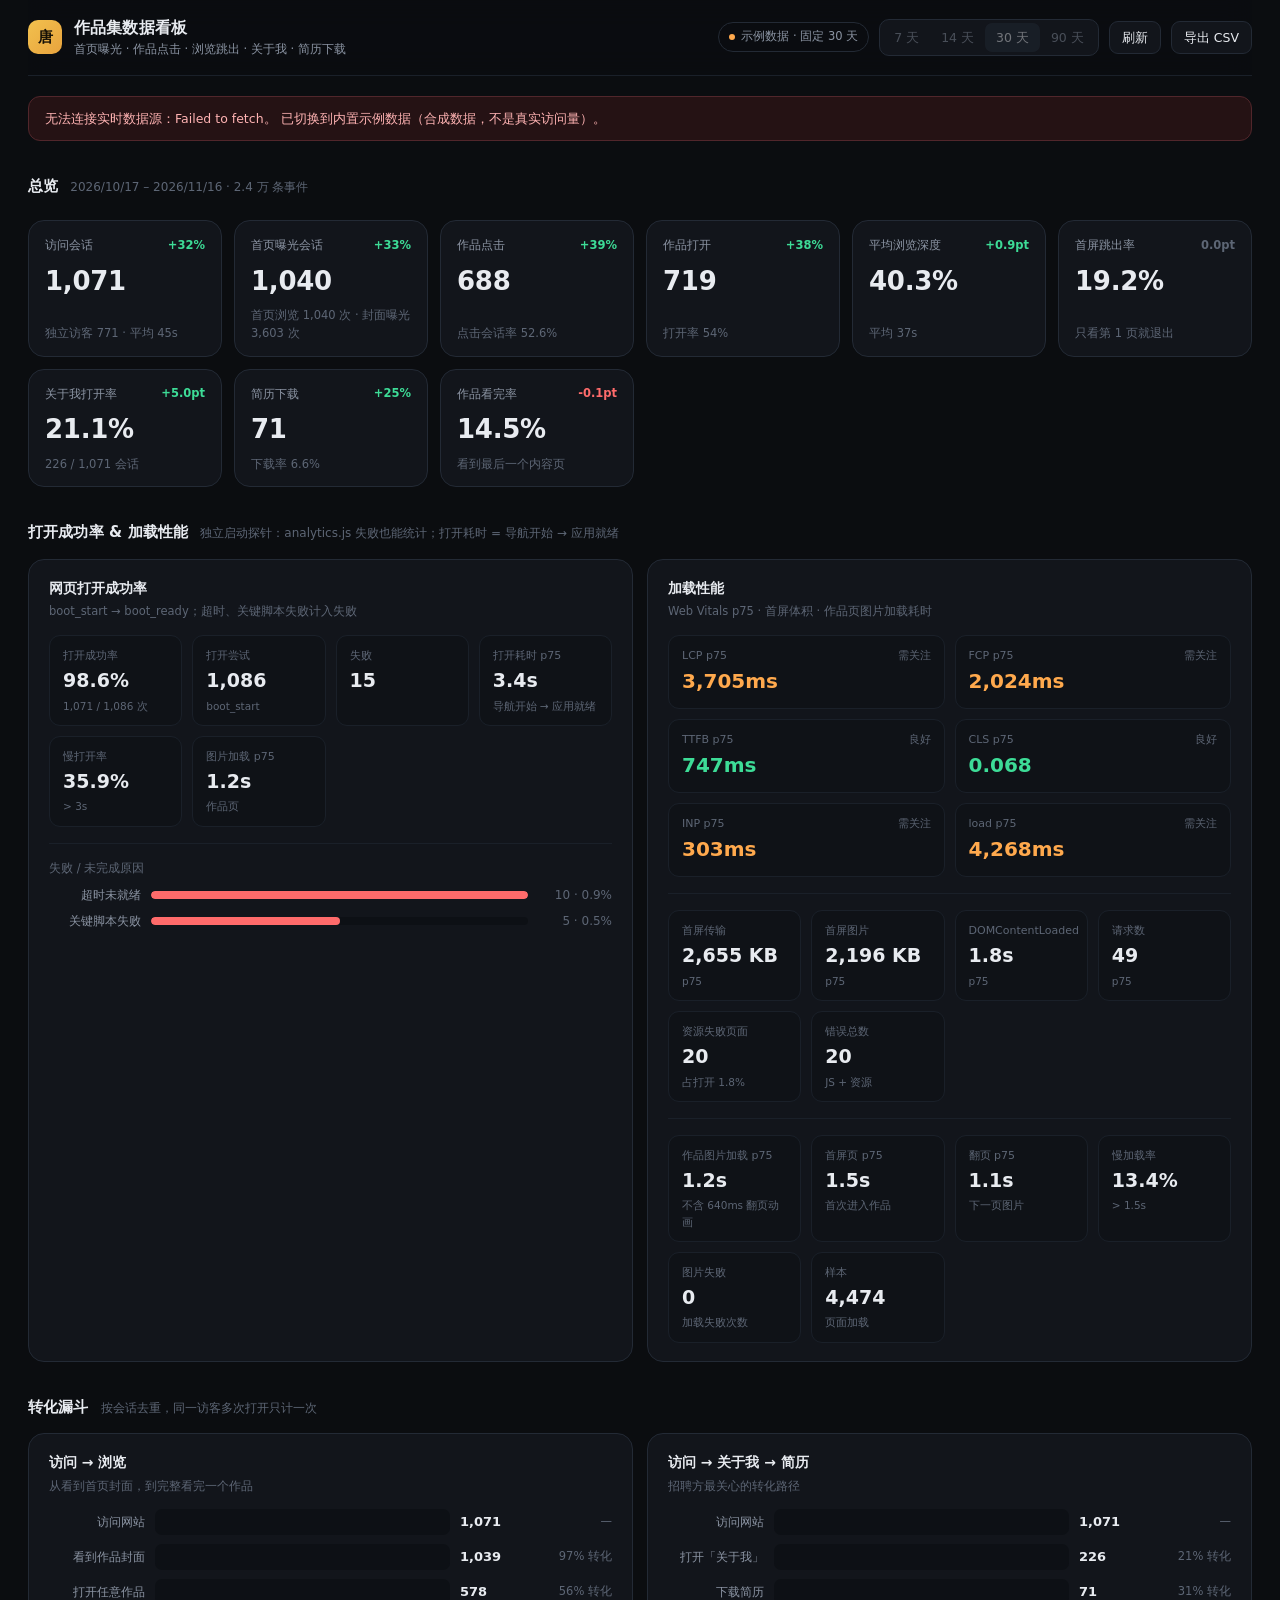
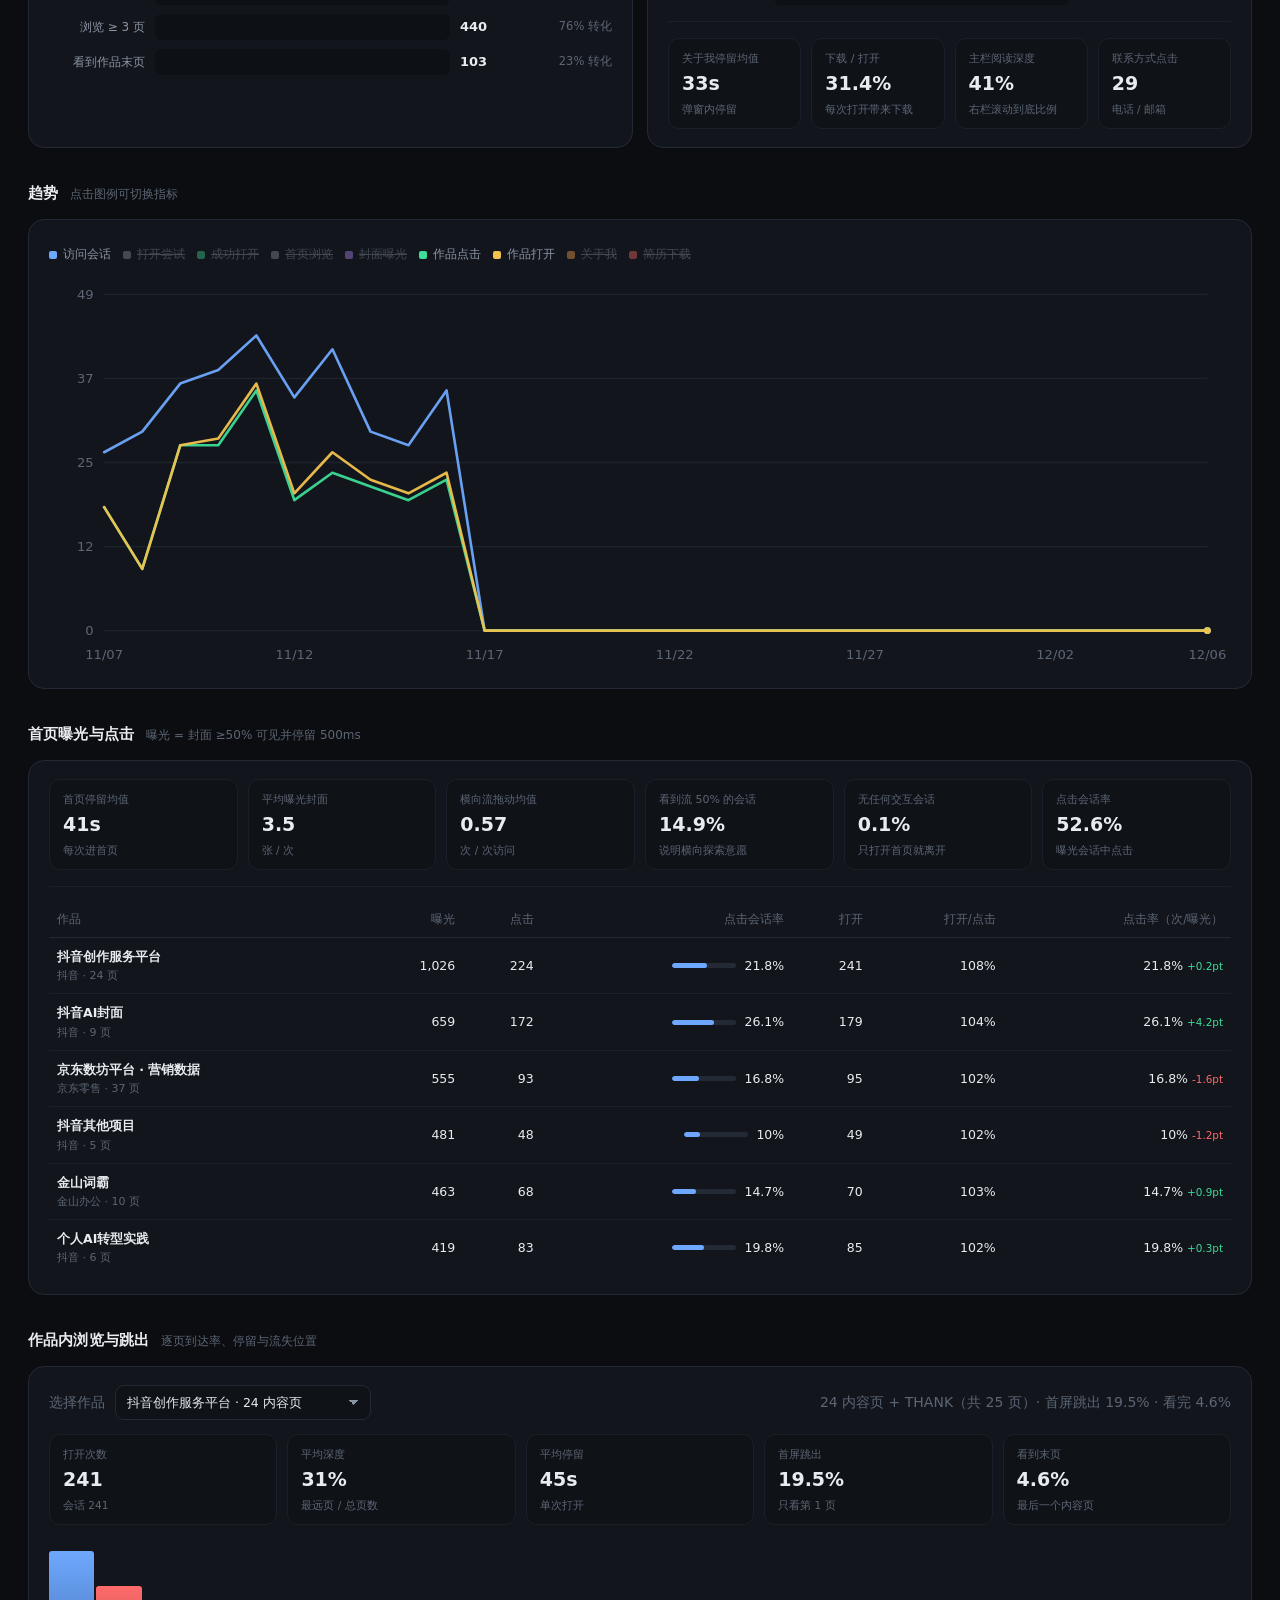
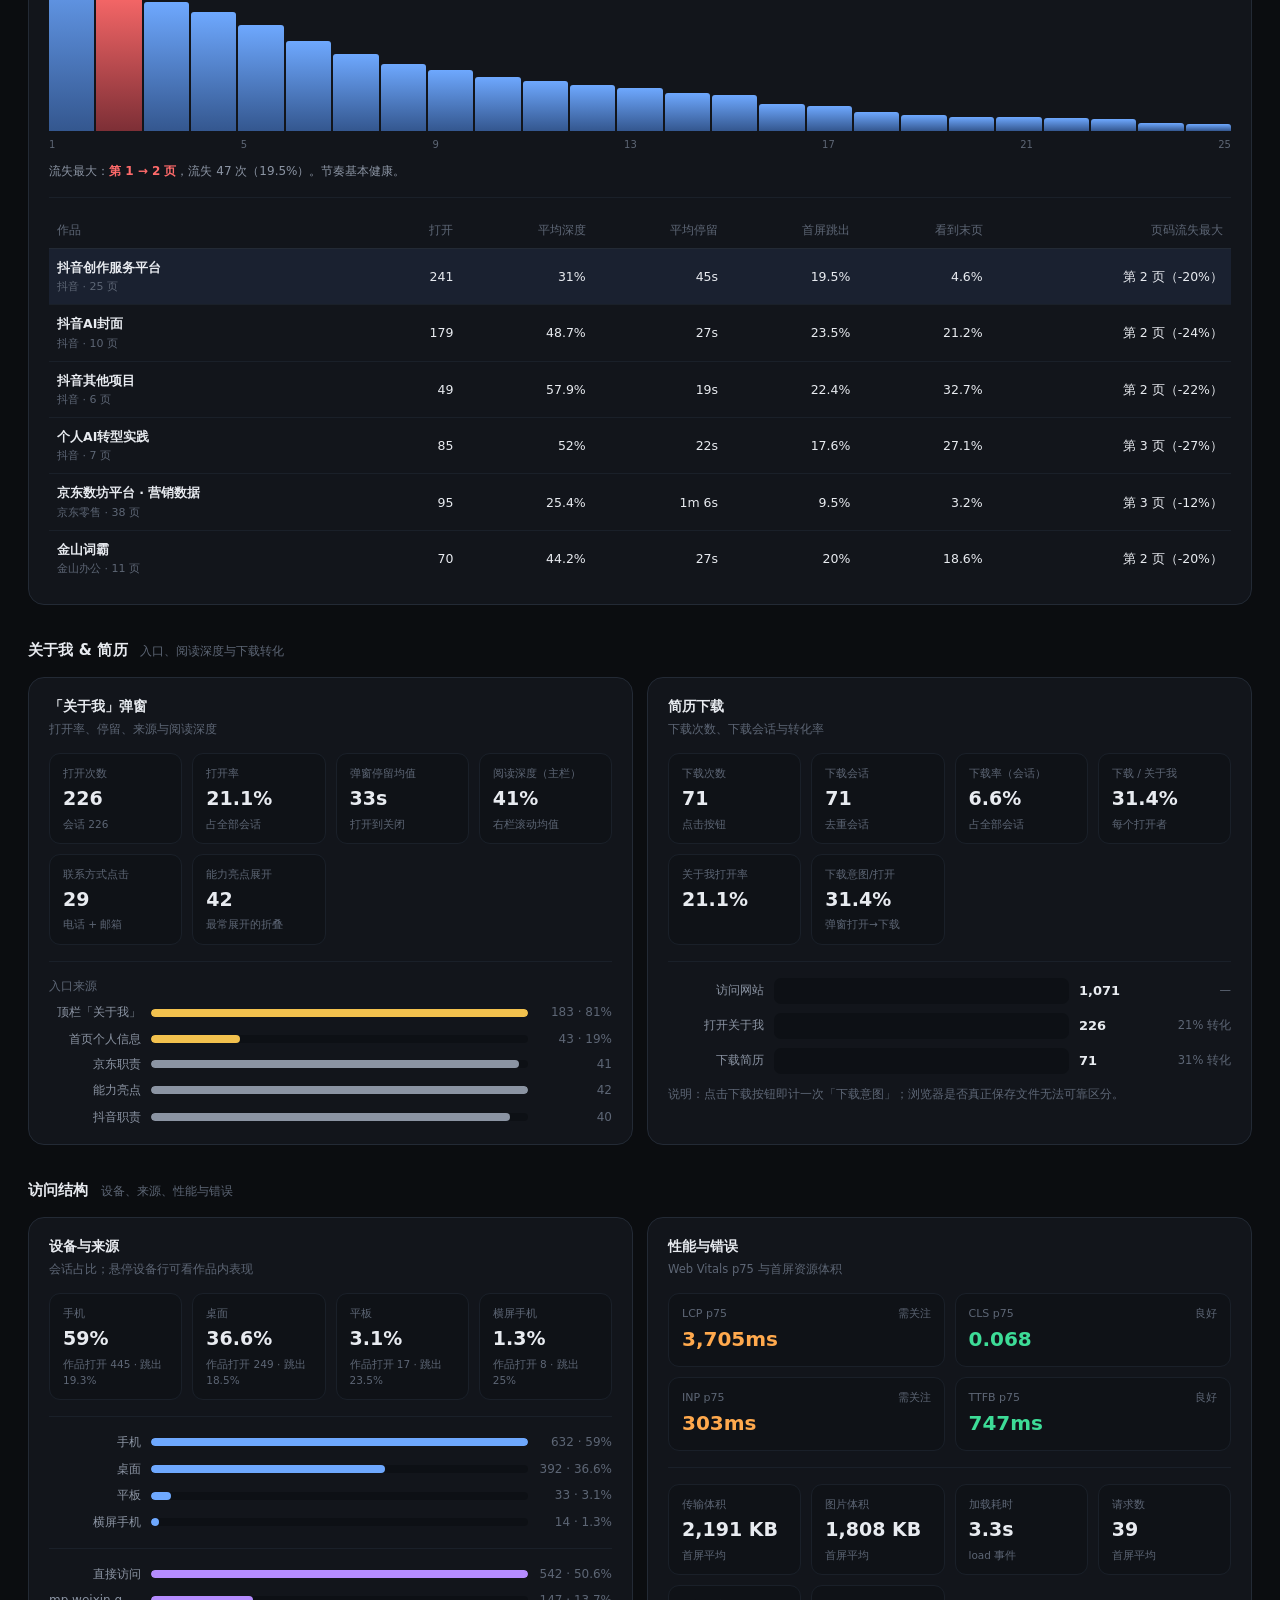
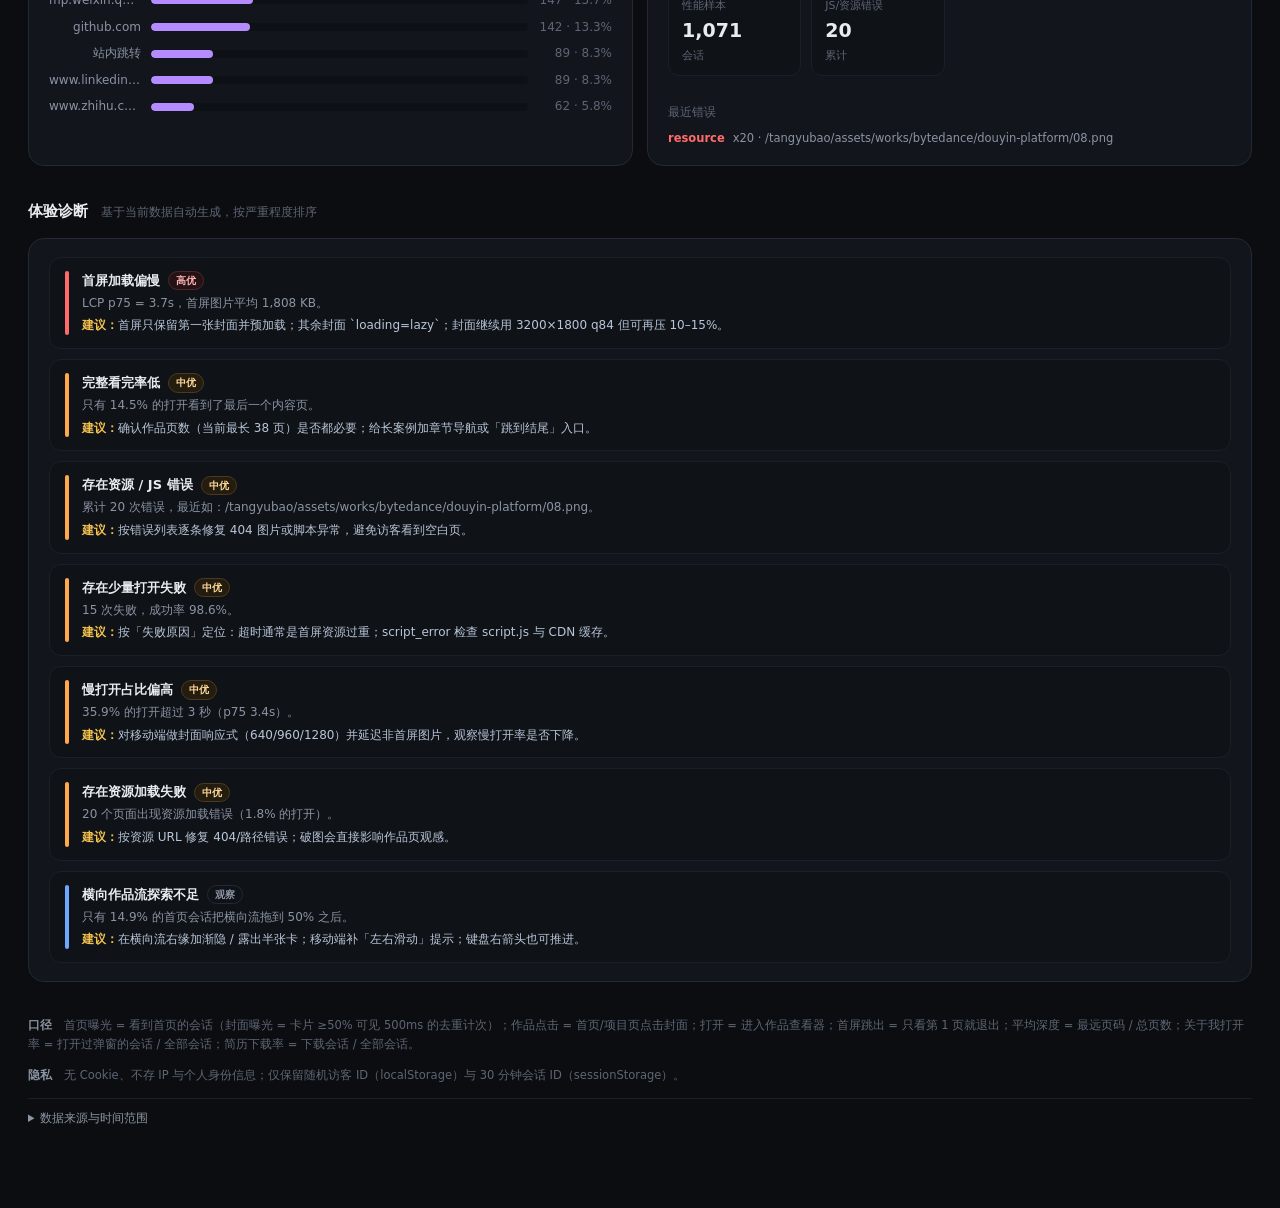
==== analytics/dashboard.html @ d46c3cb9 "新增网页打开成功率与加载性能监控 - index.html 内联启动探针：boot_start/boot_ready/boot_fail，独立于 analytics.js，超时/script.js 失" ====
<!doctype html>
<html lang="zh-CN">
<head>
<meta charset="utf-8">
<meta name="viewport" content="width=device-width, initial-scale=1, viewport-fit=cover">
<meta name="robots" content="noindex, nofollow">
<link rel="icon" href="data:,">
<title>唐尉保作品集 · 数据看板</title>
<style>
  :root {
    --bg: #0b0d10;
    --bg-soft: #0f1217;
    --card: #12151b;
    --card-2: #171b23;
    --line: #232a35;
    --line-soft: #1a2029;
    --text: #e8ebf0;
    --muted: #8b94a3;
    --dim: #5d6675;
    --accent: #f2c14e;
    --blue: #6ea8fe;
    --green: #3ddc97;
    --red: #ff6b6b;
    --orange: #ffa94d;
    --radius: 16px;
  }
  * { box-sizing: border-box; }
  html, body { margin: 0; background: var(--bg); color: var(--text); }
  body {
    font: 14px/1.55 "Inter", "PingFang SC", "Hiragino Sans GB", "Microsoft YaHei", system-ui, sans-serif;
    -webkit-font-smoothing: antialiased;
    padding: 0 0 80px;
  }
  a { color: var(--blue); }
  .wrap { max-width: 1320px; margin: 0 auto; padding: 0 28px; }
  .topbar {
    position: sticky; top: 0; z-index: 20;
    display: flex; align-items: center; gap: 18px;
    padding: 16px 0;
    background: rgba(11, 13, 16, .88);
    backdrop-filter: blur(14px);
    border-bottom: 1px solid var(--line-soft);
  }
  .brand { display: flex; align-items: center; gap: 12px; min-width: 0; }
  .brand-mark {
    width: 34px; height: 34px; border-radius: 10px;
    background: linear-gradient(135deg, #f2c14e 0%, #e8a33d 100%);
    display: grid; place-items: center; color: #151007; font-weight: 800; font-size: 15px;
    flex: 0 0 auto;
  }
  .brand h1 { margin: 0; font-size: 16px; font-weight: 700; letter-spacing: .01em; white-space: nowrap; }
  .brand p { margin: 0; color: var(--muted); font-size: 11.5px; }
  .topbar-actions { margin-left: auto; display: flex; align-items: center; gap: 10px; flex-wrap: wrap; }
  .badge {
    display: inline-flex; align-items: center; gap: 6px;
    padding: 5px 10px; border-radius: 999px; font-size: 11.5px;
    border: 1px solid var(--line); color: var(--muted); white-space: nowrap;
  }
  .badge::before { content: ""; width: 6px; height: 6px; border-radius: 50%; background: var(--green); }
  .badge.demo::before { background: var(--orange); }
  .badge.offline::before { background: var(--red); }
  .range { display: inline-flex; background: var(--card); border: 1px solid var(--line); border-radius: 10px; padding: 3px; }
  .range button {
    appearance: none; border: 0; background: transparent; color: var(--muted);
    font: inherit; font-size: 12.5px; padding: 5px 11px; border-radius: 7px; cursor: pointer;
  }
  .range button[aria-pressed="true"] { background: #232a35; color: var(--text); }
  .range button:disabled { opacity: .45; cursor: default; }
  .btn {
    appearance: none; border: 1px solid var(--line); background: var(--card); color: var(--text);
    font: inherit; font-size: 12.5px; padding: 6px 12px; border-radius: 9px; cursor: pointer;
  }
  .btn:hover { border-color: #36404f; background: var(--card-2); }
  .btn.primary { background: #f2c14e; color: #16110a; border-color: transparent; font-weight: 700; }
  .btn.primary:hover { background: #ffd066; }

  .notice {
    margin: 20px 0 0; padding: 12px 16px; border-radius: 12px;
    border: 1px solid #4a3a1f; background: #241c0f; color: #ffd899; font-size: 12.5px;
  }
  .notice.error { border-color: #51262b; background: #251214; color: #ffb3b3; }

  .loading { display: grid; place-items: center; min-height: 55vh; color: var(--muted); gap: 12px; }
  .loading[hidden] { display: none; }
  .spinner {
    width: 26px; height: 26px; border-radius: 50%;
    border: 2px solid #2a3340; border-top-color: var(--accent);
    animation: spin .8s linear infinite;
  }
  @keyframes spin { to { transform: rotate(360deg); } }

  .section-head { display: flex; align-items: baseline; gap: 12px; margin: 34px 0 14px; }
  .section-head h2 { margin: 0; font-size: 15px; font-weight: 700; letter-spacing: .01em; }
  .section-head .hint { color: var(--dim); font-size: 12px; }

  .kpis { display: grid; grid-template-columns: repeat(auto-fit, minmax(176px, 1fr)); gap: 12px; margin-top: 22px; }
  .kpi {
    background: var(--card); border: 1px solid var(--line); border-radius: var(--radius);
    padding: 15px 16px 13px; min-height: 108px; display: flex; flex-direction: column; gap: 6px;
  }
  .kpi-label { color: var(--muted); font-size: 12px; display: flex; justify-content: space-between; align-items: center; gap: 8px; }
  .kpi-value { font-size: 26px; font-weight: 700; letter-spacing: -.01em; font-variant-numeric: tabular-nums; }
  .kpi-sub { color: var(--dim); font-size: 11.5px; margin-top: auto; }
  .delta { font-size: 11.5px; font-weight: 600; white-space: nowrap; }
  .delta.up { color: var(--green); }
  .delta.down { color: var(--red); }
  .delta.flat { color: var(--dim); }
  .delta.good-up.up, .delta.good-down.down { color: var(--green); }
  .delta.good-up.down, .delta.good-down.up { color: var(--red); }

  .grid { display: grid; gap: 14px; }
  .grid.two { grid-template-columns: repeat(2, minmax(0, 1fr)); }
  .grid.three { grid-template-columns: repeat(3, minmax(0, 1fr)); }
  .card {
    background: var(--card); border: 1px solid var(--line); border-radius: var(--radius);
    padding: 18px 20px; min-width: 0;
  }
  .card h3 { margin: 0 0 4px; font-size: 14px; font-weight: 700; }
  .card .card-sub { margin: 0 0 14px; color: var(--dim); font-size: 11.5px; }

  .funnel { display: flex; flex-direction: column; gap: 9px; }
  .funnel-row { display: grid; grid-template-columns: 96px minmax(0, 1fr) 78px 64px; align-items: center; gap: 10px; }
  .funnel-row .label { color: var(--muted); font-size: 12px; white-space: nowrap; text-align: right; }
  .funnel-track { height: 26px; background: #0d1015; border-radius: 7px; overflow: hidden; }
  .funnel-fill { height: 100%; border-radius: 7px; background: linear-gradient(90deg, #6ea8fe, #4d7fd6); min-width: 2px; transition: width .4s ease; }
  .funnel-row.convert .funnel-fill { background: linear-gradient(90deg, #f2c14e, #d99a2b); }
  .funnel-row .num { font-variant-numeric: tabular-nums; font-weight: 600; font-size: 13px; }
  .funnel-row .step { color: var(--dim); font-size: 11.5px; text-align: right; font-variant-numeric: tabular-nums; }

  .chart { position: relative; width: 100%; min-height: 60px; }
  .chart svg { display: block; width: 100%; height: auto; overflow: visible; }
  .chart .tooltip {
    position: absolute; pointer-events: none; z-index: 5;
    background: #1b212b; border: 1px solid #33404f; border-radius: 9px;
    padding: 8px 10px; font-size: 11.5px; color: var(--text);
    box-shadow: 0 10px 30px rgba(0,0,0,.45); min-width: 128px; display: none;
    white-space: nowrap;
  }
  .chart .tooltip b { display: block; font-size: 11px; color: var(--muted); font-weight: 500; margin-bottom: 3px; }
  .tooltip-row { display: flex; align-items: center; gap: 6px; justify-content: space-between; }
  .tooltip-row i { width: 7px; height: 7px; border-radius: 50%; display: inline-block; }
  .legend { display: flex; flex-wrap: wrap; gap: 12px; margin: 6px 0 10px; }
  .legend button {
    appearance: none; border: 0; background: transparent; color: var(--muted);
    font: inherit; font-size: 11.5px; display: inline-flex; align-items: center; gap: 6px; cursor: pointer; padding: 2px 0;
  }
  .legend button i { width: 8px; height: 8px; border-radius: 2px; display: inline-block; }
  .legend button[aria-pressed="false"] { opacity: .4; text-decoration: line-through; }

  table.table { width: 100%; border-collapse: collapse; font-size: 12.5px; }
  table.table th {
    text-align: right; color: var(--dim); font-weight: 500; font-size: 11.5px;
    padding: 8px 8px; border-bottom: 1px solid var(--line); white-space: nowrap;
  }
  table.table th:first-child, table.table td:first-child { text-align: left; }
  table.table td { padding: 9px 8px; border-bottom: 1px solid var(--line-soft); text-align: right; font-variant-numeric: tabular-nums; white-space: nowrap; }
  table.table tr:last-child td { border-bottom: 0; }
  table.table tbody tr { cursor: default; }
  table.table tbody tr.selectable { cursor: pointer; }
  table.table tbody tr.selectable:hover td { background: #151a22; }
  table.table tbody tr.is-selected td { background: #1a2130; }
  table.table td .proj { display: flex; flex-direction: column; gap: 1px; text-align: left; }
  table.table td .proj b { font-weight: 600; }
  table.table td .proj small { color: var(--dim); font-size: 11px; }
  .cellbar { display: flex; align-items: center; gap: 8px; justify-content: flex-end; }
  .cellbar span.bar { width: 64px; height: 5px; background: #232a35; border-radius: 3px; overflow: hidden; }
  .cellbar span.bar i { display: block; height: 100%; background: var(--blue); border-radius: 3px; }
  .muted { color: var(--dim); }
  .pos { color: var(--green); }
  .neg { color: var(--red); }
  .warn { color: var(--orange); }

  .mini-kpis { display: grid; grid-template-columns: repeat(auto-fit, minmax(128px, 1fr)); gap: 10px; margin: 4px 0 16px; }
  .mini { background: var(--bg-soft); border: 1px solid var(--line-soft); border-radius: 11px; padding: 10px 12px; }
  .mini span { display: block; color: var(--dim); font-size: 11px; margin-bottom: 3px; }
  .mini b { font-size: 18px; font-weight: 700; font-variant-numeric: tabular-nums; }
  .mini small { display: block; color: var(--dim); font-size: 10.5px; margin-top: 2px; }

  .toolbar { display: flex; align-items: center; gap: 10px; flex-wrap: wrap; margin-bottom: 14px; }
  .toolbar select {
    appearance: none; background: var(--bg-soft); color: var(--text); border: 1px solid var(--line);
    border-radius: 9px; padding: 7px 30px 7px 11px; font: inherit; font-size: 12.5px; cursor: pointer;
    background-image: linear-gradient(45deg, transparent 50%, var(--muted) 50%), linear-gradient(135deg, var(--muted) 50%, transparent 50%);
    background-position: calc(100% - 16px) 51%, calc(100% - 11px) 51%;
    background-size: 5px 5px, 5px 5px; background-repeat: no-repeat;
  }
  .toolbar .spacer { flex: 1; }

  .reach { display: flex; align-items: flex-end; gap: 2px; height: 190px; padding: 10px 0 0; position: relative; }
  .reach-bar {
    flex: 1; min-width: 3px; border-radius: 3px 3px 0 0; position: relative;
    background: linear-gradient(180deg, #6ea8fe 0%, #34578f 100%); cursor: default;
    transition: filter .15s ease;
  }
  .reach-bar:hover { filter: brightness(1.25); }
  .reach-bar.drop { background: linear-gradient(180deg, #ff6b6b 0%, #7d2f36 100%); }
  .reach-axis { display: flex; justify-content: space-between; color: var(--dim); font-size: 10px; margin-top: 6px; }
  .drop-note { margin-top: 10px; font-size: 12px; color: var(--muted); }
  .drop-note b { color: var(--red); }

  .bars { display: flex; flex-direction: column; gap: 8px; margin-top: 6px; }
  .bar-row { display: grid; grid-template-columns: 92px minmax(0, 1fr) 74px; gap: 10px; align-items: center; font-size: 12px; }
  .bar-row .name { color: var(--muted); text-align: right; overflow: hidden; text-overflow: ellipsis; white-space: nowrap; }
  .bar-row .track { height: 8px; background: #0d1015; border-radius: 4px; overflow: hidden; }
  .bar-row .track i { display: block; height: 100%; border-radius: 4px; background: var(--blue); }
  .bar-row .val { text-align: right; color: var(--dim); font-variant-numeric: tabular-nums; white-space: nowrap; }

  .stat-list { display: grid; grid-template-columns: repeat(auto-fit, minmax(120px, 1fr)); gap: 10px; }
  .stat { background: var(--bg-soft); border: 1px solid var(--line-soft); border-radius: 11px; padding: 11px 13px; }
  .stat span { display: block; color: var(--dim); font-size: 11px; margin-bottom: 2px; }
  .stat b { font-size: 19px; font-variant-numeric: tabular-nums; }
  .stat small { display: block; color: var(--dim); font-size: 10.5px; margin-top: 2px; }
  .divider { height: 1px; background: var(--line-soft); margin: 16px 0; }

  .vitals { display: grid; grid-template-columns: repeat(2, minmax(0, 1fr)); gap: 10px; }
  .vital { background: var(--bg-soft); border: 1px solid var(--line-soft); border-radius: 11px; padding: 11px 13px; }
  .vital span { color: var(--dim); font-size: 11px; display: flex; justify-content: space-between; gap: 6px; }
  .vital b { font-size: 20px; font-variant-numeric: tabular-nums; display: block; margin-top: 2px; }
  .vital em { font-style: normal; font-size: 10.5px; color: var(--dim); }
  .vital.good b { color: var(--green); }
  .vital.mid b { color: var(--orange); }
  .vital.bad b { color: var(--red); }

  .errors { margin-top: 14px; display: flex; flex-direction: column; gap: 8px; }
  .error-row { display: flex; align-items: flex-start; gap: 8px; font-size: 11.5px; color: var(--muted); }
  .error-row b { color: var(--red); font-weight: 600; white-space: nowrap; }
  .error-row code { color: var(--dim); word-break: break-all; }

  .insights { display: flex; flex-direction: column; gap: 10px; }
  .insight {
    display: grid; grid-template-columns: 4px minmax(0, 1fr); gap: 13px;
    background: var(--bg-soft); border: 1px solid var(--line-soft); border-radius: 12px; padding: 13px 15px;
  }
  .insight .flag { border-radius: 3px; background: var(--blue); }
  .insight.high .flag { background: var(--red); }
  .insight.medium .flag { background: var(--orange); }
  .insight.low .flag { background: var(--blue); }
  .insight h4 { margin: 0 0 3px; font-size: 13px; font-weight: 700; display: flex; align-items: center; gap: 8px; }
  .insight .sev { font-size: 10px; font-weight: 600; padding: 1px 7px; border-radius: 999px; border: 1px solid var(--line); color: var(--muted); }
  .insight.high .sev { color: #ffb3b3; border-color: #51262b; background: #251214; }
  .insight.medium .sev { color: #ffd899; border-color: #4a3a1f; background: #241c0f; }
  .insight p { margin: 0; font-size: 12px; color: var(--muted); }
  .insight p + p { margin-top: 4px; }
  .insight .action { color: #b9c6d8; }
  .insight .action b { color: var(--accent); font-weight: 600; }

  footer.foot { margin-top: 34px; color: var(--dim); font-size: 11.5px; line-height: 1.7; }
  footer.foot b { color: var(--muted); font-weight: 600; }
  .empty-state { border: 1px dashed var(--line); border-radius: var(--radius); padding: 44px 24px; text-align: center; color: var(--muted); margin-top: 28px; }
  .empty-state b { color: var(--text); display: block; margin-bottom: 6px; font-size: 15px; }
  details.defs { margin-top: 10px; border-top: 1px solid var(--line-soft); padding-top: 10px; }
  details.defs summary { cursor: pointer; color: var(--muted); }
  details.defs p { color: var(--dim); margin: 8px 0 0; }

  @media (max-width: 1000px) {
    .grid.two, .grid.three { grid-template-columns: minmax(0, 1fr); }
    .kpis { grid-template-columns: repeat(auto-fit, minmax(148px, 1fr)); }
  }
  @media (max-width: 680px) {
    .wrap { padding: 0 16px; }
    .topbar { flex-wrap: wrap; gap: 10px; padding: 12px 0; }
    .topbar-actions { width: 100%; margin-left: 0; }
    .brand p { display: none; }
    .funnel-row { grid-template-columns: 82px minmax(0, 1fr) 62px 52px; gap: 7px; }
    .funnel-row .label { font-size: 11px; }
    .kpi-value { font-size: 22px; }
    table.table { font-size: 11.5px; }
    table.table th, table.table td { padding: 7px 5px; }
    .card { padding: 15px 14px; }
  }
</style>
</head>
<body>
<div class="wrap">
  <header class="topbar">
    <div class="brand">
      <span class="brand-mark">唐</span>
      <div>
        <h1>作品集数据看板</h1>
        <p>首页曝光 · 作品点击 · 浏览跳出 · 关于我 · 简历下载</p>
      </div>
    </div>
    <div class="topbar-actions">
      <span class="badge" id="sourceBadge">连接中…</span>
      <div class="range" role="group" aria-label="时间范围">
        <button type="button" data-days="7">7 天</button>
        <button type="button" data-days="14">14 天</button>
        <button type="button" data-days="30" aria-pressed="true">30 天</button>
        <button type="button" data-days="90">90 天</button>
      </div>
      <button class="btn" type="button" id="refreshBtn">刷新</button>
      <button class="btn" type="button" id="exportBtn">导出 CSV</button>
    </div>
  </header>

  <div id="notice"></div>
  <div id="loading" class="loading"><span class="spinner" aria-hidden="true"></span><span>正在读取数据…</span></div>

  <main id="content" hidden>
    <div class="section-head">
      <h2>总览</h2>
      <span class="hint" id="rangeHint"></span>
    </div>
    <section class="kpis" id="kpis"></section>

    <div class="section-head"><h2>打开成功率 &amp; 加载性能</h2><span class="hint">独立启动探针：analytics.js 失败也能统计；打开耗时 = 导航开始 → 应用就绪</span></div>
    <section class="grid two">
      <div class="card">
        <h3>网页打开成功率</h3>
        <p class="card-sub">boot_start → boot_ready；超时、关键脚本失败计入失败</p>
        <div id="bootStats" class="stat-list"></div>
        <div class="divider"></div>
        <p class="muted" style="margin:0 0 8px;font-size:11.5px">失败 / 未完成原因</p>
        <div id="bootFailures" class="bars"></div>
      </div>
      <div class="card">
        <h3>加载性能</h3>
        <p class="card-sub">Web Vitals p75 · 首屏体积 · 作品页图片加载耗时</p>
        <div id="perfVitals" class="vitals"></div>
        <div class="divider"></div>
        <div id="perfStats" class="stat-list"></div>
        <div class="divider"></div>
        <div id="artworkStats" class="stat-list"></div>
      </div>
    </section>

    <div class="section-head"><h2>转化漏斗</h2><span class="hint">按会话去重，同一访客多次打开只计一次</span></div>
    <section class="grid two">
      <div class="card">
        <h3>访问 → 浏览</h3>
        <p class="card-sub">从看到首页封面，到完整看完一个作品</p>
        <div id="funnelBrowse" class="funnel"></div>
      </div>
      <div class="card">
        <h3>访问 → 关于我 → 简历</h3>
        <p class="card-sub">招聘方最关心的转化路径</p>
        <div id="funnelConvert" class="funnel"></div>
        <div class="divider"></div>
        <div id="convertExtras" class="stat-list"></div>
      </div>
    </section>

    <div class="section-head"><h2>趋势</h2><span class="hint">点击图例可切换指标</span></div>
    <section class="card">
      <div class="legend" id="trendLegend"></div>
      <div class="chart" id="trendChart"></div>
    </section>

    <div class="section-head"><h2>首页曝光与点击</h2><span class="hint">曝光 = 封面 ≥50% 可见并停留 500ms</span></div>
    <section class="card">
      <div id="homeStats" class="stat-list"></div>
      <div class="divider"></div>
      <table class="table" id="homeTable">
        <thead>
          <tr>
            <th>作品</th><th>曝光</th><th>点击</th><th>点击会话率</th><th>打开</th><th>打开/点击</th><th>点击率（次/曝光）</th>
          </tr>
        </thead>
        <tbody></tbody>
      </table>
    </section>

    <div class="section-head"><h2>作品内浏览与跳出</h2><span class="hint">逐页到达率、停留与流失位置</span></div>
    <section class="card">
      <div class="toolbar">
        <label for="projectSelect" class="muted">选择作品</label>
        <select id="projectSelect"></select>
        <span class="spacer"></span>
        <span class="muted" id="reachHint"></span>
      </div>
      <div class="mini-kpis" id="viewerKpis"></div>
      <div id="reachChart"></div>
      <div id="dropInfo"></div>
      <div class="divider"></div>
      <table class="table" id="projectTable">
        <thead>
          <tr>
            <th>作品</th><th>打开</th><th>平均深度</th><th>平均停留</th><th>首屏跳出</th><th>看到末页</th><th>页码流失最大</th>
          </tr>
        </thead>
        <tbody></tbody>
      </table>
    </section>

    <div class="section-head"><h2>关于我 &amp; 简历</h2><span class="hint">入口、阅读深度与下载转化</span></div>
    <section class="grid two">
      <div class="card">
        <h3>「关于我」弹窗</h3>
        <p class="card-sub">打开率、停留、来源与阅读深度</p>
        <div class="stat-list" id="aboutStats"></div>
        <div class="divider"></div>
        <div id="aboutSource"></div>
        <div id="aboutFolds" class="bars"></div>
      </div>
      <div class="card">
        <h3>简历下载</h3>
        <p class="card-sub">下载次数、下载会话与转化率</p>
        <div class="stat-list" id="resumeStats"></div>
        <div class="divider"></div>
        <div class="funnel" id="resumeFunnel"></div>
        <p class="muted" style="margin:12px 0 0;font-size:11.5px">说明：点击下载按钮即计一次「下载意图」；浏览器是否真正保存文件无法可靠区分。</p>
      </div>
    </section>

    <div class="section-head"><h2>访问结构</h2><span class="hint">设备、来源、性能与错误</span></div>
    <section class="grid two">
      <div class="card">
        <h3>设备与来源</h3>
        <p class="card-sub">会话占比；悬停设备行可看作品内表现</p>
        <div id="deviceStats" class="stat-list"></div>
        <div class="divider"></div>
        <div id="deviceBars" class="bars"></div>
        <div class="divider"></div>
        <div id="referrerBars" class="bars"></div>
      </div>
      <div class="card">
        <h3>性能与错误</h3>
        <p class="card-sub">Web Vitals p75 与首屏资源体积</p>
        <div class="vitals" id="vitals"></div>
        <div class="divider"></div>
        <div id="loadStats" class="stat-list"></div>
        <div id="errors" class="errors"></div>
      </div>
    </section>

    <div class="section-head"><h2>体验诊断</h2><span class="hint">基于当前数据自动生成，按严重程度排序</span></div>
    <section class="card insights" id="insights"></section>

    <footer class="foot">
      <p><b>口径</b>　首页曝光 = 看到首页的会话（封面曝光 = 卡片 ≥50% 可见 500ms 的去重计次）；作品点击 = 首页/项目页点击封面；打开 = 进入作品查看器；首屏跳出 = 只看第 1 页就退出；平均深度 = 最远页码 / 总页数；关于我打开率 = 打开过弹窗的会话 / 全部会话；简历下载率 = 下载会话 / 全部会话。</p>
      <p><b>隐私</b>　无 Cookie、不存 IP 与个人身份信息；仅保留随机访客 ID（localStorage）与 30 分钟会话 ID（sessionStorage）。</p>
      <details class="defs">
        <summary>数据来源与时间范围</summary>
        <p id="metaLine"></p>
        <p>趋势按北京时间（UTC+8）切日；示例数据为合成数据，仅用于演示看板与验证口径，不是真实访问量。</p>
      </details>
    </footer>
  </main>
</div>

<script src="sample-summary.js"></script>
<script>
(function () {
  "use strict";

  var params = new URLSearchParams(location.search);
  // The token may also travel in the fragment (dashboard.html#token=…), which
  // browsers never send in the Referer. The fragment still lands in the
  // address bar / history, so it is a personal bookmark rather than a share link.
  var hashParams = new URLSearchParams((location.hash || "").replace(/^#/, ""));
  // `?api=` (empty) deliberately means "same origin" for the local collector;
  // keep it distinct from "no api param" which falls back to DEFAULT_API.
  var API_PARAM = params.has("api") ? params.get("api") : (hashParams.has("api") ? hashParams.get("api") : null);
  var IS_HTTP = location.protocol === "http:" || location.protocol === "https:";
  // Opening dashboard.html directly (Pages, local file, or any host) now talks
  // to the deployed collector; ?api=… still overrides it for other instances.
  var DEFAULT_API = "https://tangyubao-analytics.tangweibao.workers.dev";
  var REMOTE_BASE = API_PARAM !== null ? API_PARAM.replace(/\/$/, "") : DEFAULT_API;
  var FORCE_DEMO = params.get("demo") === "1" || hashParams.get("demo") === "1";

  var state = {
    days: 30,
    data: null,
    demo: false,
    error: "",
    projectKey: "",
    trend: { sessions: true, boot_attempts: false, boot_success: false, home_views: false, impressions: false, card_clicks: true, viewer_opens: true, about_opens: false, resume_downloads: false }
  };

  var els = {
    sourceBadge: document.getElementById("sourceBadge"),
    notice: document.getElementById("notice"),
    loading: document.getElementById("loading"),
    content: document.getElementById("content"),
    kpis: document.getElementById("kpis"),
    bootStats: document.getElementById("bootStats"),
    bootFailures: document.getElementById("bootFailures"),
    perfVitals: document.getElementById("perfVitals"),
    perfStats: document.getElementById("perfStats"),
    artworkStats: document.getElementById("artworkStats"),
    funnelBrowse: document.getElementById("funnelBrowse"),
    funnelConvert: document.getElementById("funnelConvert"),
    convertExtras: document.getElementById("convertExtras"),
    trendLegend: document.getElementById("trendLegend"),
    trendChart: document.getElementById("trendChart"),
    homeStats: document.getElementById("homeStats"),
    homeTable: document.querySelector("#homeTable tbody"),
    projectSelect: document.getElementById("projectSelect"),
    reachHint: document.getElementById("reachHint"),
    viewerKpis: document.getElementById("viewerKpis"),
    reachChart: document.getElementById("reachChart"),
    dropInfo: document.getElementById("dropInfo"),
    projectTable: document.querySelector("#projectTable tbody"),
    aboutStats: document.getElementById("aboutStats"),
    aboutSource: document.getElementById("aboutSource"),
    aboutFolds: document.getElementById("aboutFolds"),
    resumeStats: document.getElementById("resumeStats"),
    resumeFunnel: document.getElementById("resumeFunnel"),
    deviceStats: document.getElementById("deviceStats"),
    deviceBars: document.getElementById("deviceBars"),
    referrerBars: document.getElementById("referrerBars"),
    vitals: document.getElementById("vitals"),
    loadStats: document.getElementById("loadStats"),
    errors: document.getElementById("errors"),
    insights: document.getElementById("insights"),
    rangeHint: document.getElementById("rangeHint"),
    metaLine: document.getElementById("metaLine")
  };

  var TREND_META = {
    sessions: { label: "访问会话", color: "#6ea8fe" },
    boot_attempts: { label: "打开尝试", color: "#8b94a3" },
    boot_success: { label: "成功打开", color: "#3ddc97" },
    home_views: { label: "首页浏览", color: "#8b94a3" },
    impressions: { label: "封面曝光", color: "#b58cff" },
    card_clicks: { label: "作品点击", color: "#3ddc97" },
    viewer_opens: { label: "作品打开", color: "#f2c14e" },
    about_opens: { label: "关于我", color: "#ffa94d" },
    resume_downloads: { label: "简历下载", color: "#ff6b6b" }
  };

  /* ---------------------------------------------------------------- helpers */

  function esc(value) {
    return String(value == null ? "" : value).replace(/[&<>"']/g, function (char) {
      return { "&": "&amp;", "<": "&lt;", ">": "&gt;", '"': "&quot;", "'": "&#39;" }[char];
    });
  }
  function fmtNum(value) {
    var number = Number(value) || 0;
    if (Math.abs(number) >= 10000) return (number / 10000).toFixed(1).replace(/\.0$/, "") + " 万";
    return Math.round(number).toLocaleString("zh-CN");
  }
  function fmtPct(value, digits) {
    var number = Number(value) || 0;
    return number.toFixed(digits == null ? 1 : digits).replace(/\.0$/, "") + "%";
  }
  function fmtMs(value) {
    var ms = Number(value) || 0;
    if (ms < 1000) return Math.round(ms) + "ms";
    if (ms < 60000) return (ms / 1000).toFixed(ms < 10000 ? 1 : 0) + "s";
    var minutes = Math.floor(ms / 60000);
    var seconds = Math.round((ms % 60000) / 1000);
    return minutes + "m " + seconds + "s";
  }
  function fmtDate(iso) {
    if (!iso) return "";
    return iso.slice(5).replace("-", "/");
  }
  function delta(currentValue, previousValue, kind, goodDirection) {
    var current = Number(currentValue) || 0;
    var previous = Number(previousValue) || 0;
    if (!previous) return { text: "—", tone: "flat", good: "flat" };
    var diff = kind === "rate" ? current - previous : ((current - previous) / previous) * 100;
    var tone = diff > 0.05 ? "up" : diff < -0.05 ? "down" : "flat";
    var good = tone === "flat" ? "flat" : (goodDirection === "up" ? tone : goodDirection === "down" ? (tone === "up" ? "down" : "up") : "flat");
    var text = (diff > 0 ? "+" : "") + diff.toFixed(kind === "rate" ? 1 : 0) + (kind === "rate" ? "pt" : "%");
    return { text: text, tone: tone, good: good };
  }
  function kpi(label, value, sub, deltaInfo) {
    var deltaHtml = deltaInfo && deltaInfo.text !== "—"
      ? '<span class="delta ' + deltaInfo.good + '">' + esc(deltaInfo.text) + "</span>"
      : '<span class="delta flat">—</span>';
    return '<article class="kpi"><div class="kpi-label"><span>' + esc(label) + "</span>" + deltaHtml +
      '</div><div class="kpi-value">' + value + '</div><div class="kpi-sub">' + (sub || "") + "</div></article>";
  }
  function stat(label, value, sub) {
    return '<div class="stat"><span>' + esc(label) + "</span><b>" + value + "</b>" + (sub ? "<small>" + esc(sub) + "</small>" : "") + "</div>";
  }
  function bars(container, items, options) {
    var opts = options || {};
    var max = Math.max(1, ...items.map(function (item) { return Number(item.value) || 0; }));
    container.innerHTML = items.length
      ? items.map(function (item) {
        var width = Math.max(1, ((Number(item.value) || 0) / max) * 100);
        var color = item.color || opts.color || "";
        return '<div class="bar-row"><span class="name" title="' + esc(item.name) + '">' + esc(item.name) +
          '</span><span class="track"><i style="width:' + width.toFixed(1) + "%;" + (color ? "background:" + color : "") +
          '"></i></span><span class="val">' + esc(item.display != null ? item.display : fmtNum(item.value)) + "</span></div>";
      }).join("")
      : '<p class="muted" style="margin:0">暂无数据</p>';
  }
  function funnel(container, steps, tone) {
    container.innerHTML = steps.map(function (step, index) {
      var width = Math.max(2, Number(step.pct) || 0);
      var stepPct = index === 0 ? 100 : (steps[index - 1].sessions > 0 ? (step.sessions / steps[index - 1].sessions) * 100 : 0);
      return '<div class="funnel-row ' + (tone || "") + '"><span class="label">' + esc(step.label) +
        '</span><span class="funnel-track"><i class="funnel-fill" style="width:' + width.toFixed(1) + '%"></i></span>' +
        '<span class="num">' + fmtNum(step.sessions) + '</span><span class="step">' +
        (index === 0 ? "—" : fmtPct(stepPct, 0) + " 转化") + "</span></div>";
    }).join("");
  }

  /* ------------------------------------------------------------- data load */

  function setNotice(html, isError) {
    els.notice.innerHTML = html ? '<div class="notice' + (isError ? " error" : "") + '">' + html + "</div>" : "";
  }

  function applyDemo(message, isError) {
    if (!window.SAMPLE_SUMMARY) {
      setNotice("没有找到示例数据（analytics/sample-summary.js）。请先运行 <code>node analytics/tools/make-sample.mjs</code>，或给看板加 ?api= 指向 Collector。", true);
      els.loading.innerHTML = "<span>没有数据源（检查 Worker 或 ?api= 地址）</span>";
      return false;
    }
    state.demo = true;
    state.data = window.SAMPLE_SUMMARY;
    state.error = message || "";
    if (message) setNotice(esc(message) + " 已切换到内置示例数据（合成数据，不是真实访问量）。", Boolean(isError));
    else setNotice("当前展示的是<strong>内置示例数据</strong>（合成数据，用于演示看板与验证口径）。接入真实的 <code>/api/summary</code> 后这里会显示实时数据。");
    return true;
  }

  function authToken() {
    // Priority: explicit ?token= / #token= (lets a bookmarked one-click URL
    // override an old token) → sessionStorage from a previous entry.
    var fromHash = hashParams.get("token") || "";
    var fromQuery = params.get("token") || "";
    var candidate = fromHash || fromQuery;
    try {
      if (candidate) {
        sessionStorage.setItem("pf_dash_token", candidate);
        return candidate;
      }
      return sessionStorage.getItem("pf_dash_token") || "";
    } catch (error) {
      return candidate;
    }
  }
  function storeToken(token) {
    try { sessionStorage.setItem("pf_dash_token", token); } catch (error) { /* ignore */ }
  }

  async function fetchRemote(days, retry) {
    var base = REMOTE_BASE || "";
    var url = base + "/api/summary?days=" + days;
    var headers = {};
    var token = authToken();
    if (token) headers.Authorization = "Bearer " + token;
    var response = await fetch(url, { headers: headers, cache: "no-store" });
    if (response.status === 401 || response.status === 503) {
      if (!retry) {
        var entered = window.prompt("请输入看板访问令牌（Worker 的 DASHBOARD_TOKEN）：", "");
        if (entered) {
          storeToken(entered.trim());
          return fetchRemote(days, true);
        }
      }
      throw new Error("需要看板访问令牌（401/503）");
    }
    if (!response.ok) throw new Error("数据接口返回 HTTP " + response.status);
    return response.json();
  }

  async function load() {
    els.loading.hidden = false;
    els.content.hidden = true;
    els.sourceBadge.className = "badge";
    els.sourceBadge.textContent = "连接中…";

    // REMOTE_BASE may be "" on purpose (same-origin local collector).
    var remote = !FORCE_DEMO;
    if (remote) {
      try {
        var data = await fetchRemote(state.days);
        if (!data || !data.current) throw new Error("数据格式不正确");
        state.demo = false;
        state.data = data;
        state.error = "";
        setNotice("");
      } catch (error) {
        applyDemo("无法连接实时数据源：" + (error.message || error) + "。", true);
      }
    } else {
      applyDemo("");
    }

    if (!state.data) {
      els.loading.innerHTML = "<span>没有可展示的数据</span>";
      return;
    }
    document.querySelectorAll("[data-days]").forEach(function (button) {
      button.disabled = state.demo;
    });
    if (!state.projectKey && state.data.current.projects.length) {
      state.projectKey = state.data.current.projects[0].key;
    }
    render();
    els.loading.hidden = true;
    els.content.hidden = false;
  }

  /* ---------------------------------------------------------------- render */

  function render() {
    var data = state.data;
    var current = data.current;
    var previous = data.previous || { overview: {}, projects: [] };
    var o = current.overview;
    var p = previous.overview || {};

    els.sourceBadge.className = "badge" + (state.demo ? " demo" : "");
    els.sourceBadge.textContent = state.demo ? "示例数据 · 固定 30 天" : "实时数据 · 最近 " + state.days + " 天";

    var rangeFrom = current.meta.from ? new Date(current.meta.from).toLocaleDateString("zh-CN") : "";
    var rangeTo = current.meta.to ? new Date(current.meta.to).toLocaleDateString("zh-CN") : "";
    els.rangeHint.textContent = rangeFrom ? rangeFrom + " – " + rangeTo + " · " + fmtNum(current.meta.event_count) + " 条事件" : "";

    var sessions = o.sessions || 0;
    var kpiRows = [
      kpi("访问会话", fmtNum(sessions), "独立访客 " + fmtNum(o.visitors) + " · 平均 " + fmtMs(o.avg_session_ms), delta(o.sessions, p.sessions, "count", "up")),
      kpi("首页曝光会话", fmtNum(o.home_sessions), "首页浏览 " + fmtNum(o.home_views) + " 次 · 封面曝光 " + fmtNum(o.impressions) + " 次", delta(o.home_sessions, p.home_sessions, "count", "up")),
      kpi("作品点击", fmtNum(o.card_clicks), "点击会话率 " + fmtPct(o.click_session_rate), delta(o.card_clicks, p.card_clicks, "count", "up")),
      kpi("作品打开", fmtNum(o.viewer_opens), "打开率 " + fmtPct(sessions ? (o.viewer_sessions / sessions) * 100 : 0), delta(o.viewer_opens, p.viewer_opens, "count", "up")),
      kpi("平均浏览深度", fmtPct(o.viewer_avg_depth_pct), "平均 " + fmtMs(o.viewer_avg_ms), delta(o.viewer_avg_depth_pct, p.viewer_avg_depth_pct, "rate", "up")),
      kpi("首屏跳出率", fmtPct(o.viewer_bounce_rate), "只看第 1 页就退出", delta(o.viewer_bounce_rate, p.viewer_bounce_rate, "rate", "down")),
      kpi("关于我打开率", fmtPct(o.about_open_rate), fmtNum(o.about_open_sessions) + " / " + fmtNum(sessions) + " 会话", delta(o.about_open_rate, p.about_open_rate, "rate", "up")),
      kpi("简历下载", fmtNum(o.resume_downloads), "下载率 " + fmtPct(o.resume_download_rate), delta(o.resume_downloads, p.resume_downloads, "count", "up")),
      kpi("作品看完率", fmtPct(o.viewer_completion_rate), "看到最后一个内容页", delta(o.viewer_completion_rate, p.viewer_completion_rate, "rate", "up"))
    ];
    els.kpis.innerHTML = kpiRows.join("");
    renderBootAndPerf(current);

    funnel(els.funnelBrowse, current.funnel.browse, "");
    funnel(els.funnelConvert, current.funnel.convert, "convert");
    els.convertExtras.innerHTML = [
      stat("关于我停留均值", fmtMs(current.about.avg_ms), "弹窗内停留"),
      stat("下载 / 打开", fmtPct(current.about.per_open), "每次打开带来下载"),
      stat("主栏阅读深度", fmtPct(current.about.avg_main_scroll), "右栏滚动到底比例"),
      stat("联系方式点击", fmtNum(current.actions.contact_clicks), "电话 / 邮箱")
    ].join("");

    renderTrend(current);
    renderHome(current, previous);
    renderViewer(current);
    renderAbout(current);
    renderStructure(current);
    renderInsights(current, previous);
    els.metaLine.textContent = "数据源：" + (state.demo ? "内置示例数据（合成）" : (REMOTE_BASE ? (REMOTE_BASE || location.origin) : "本地 collector")) +
      " · 生成时间：" + new Date(current.meta.generated_at).toLocaleString("zh-CN") +
      " · 事件 " + fmtNum(current.meta.event_count) + " 条 · 会话 " + fmtNum(current.meta.session_count) + " 个";
    document.title = "数据看板 · " + fmtNum(sessions) + " 会话 · 唐尉保作品集";
  }

  function renderTrend(current) {
    var legend = Object.keys(TREND_META).map(function (key) {
      var meta = TREND_META[key];
      return '<button type="button" data-series="' + key + '" aria-pressed="' + state.trend[key] + '"><i style="background:' +
        meta.color + '"></i>' + meta.label + "</button>";
    }).join("");
    els.trendLegend.innerHTML = legend;

    var days = state.demo ? 30 : state.days;
    var byDate = {};
    (current.daily || []).forEach(function (row) { byDate[row.date] = row; });
    var today = new Date();
    var labels = [];
    var rows = [];
    for (var index = days - 1; index >= 0; index -= 1) {
      var date = new Date(today.getTime() - index * 86400000);
      var key = date.toLocaleDateString("sv-SE", { timeZone: "Asia/Shanghai" });
      labels.push(key);
      rows.push(byDate[key] || { date: key, sessions: 0, home_views: 0, impressions: 0, card_clicks: 0, viewer_opens: 0, about_opens: 0, resume_downloads: 0, boot_attempts: 0, boot_success: 0 });
    }
    var series = Object.keys(TREND_META).filter(function (key) { return state.trend[key]; }).map(function (key) {
      return {
        key: key,
        label: TREND_META[key].label,
        color: TREND_META[key].color,
        values: rows.map(function (row) { return Number(row[key]) || 0; })
      };
    });
    drawLineChart(els.trendChart, labels, series, rows);
  }

  function drawLineChart(host, labels, series, rows) {
    host.innerHTML = "";
    if (!labels.length || !series.length) {
      host.innerHTML = '<p class="muted">没有可展示的指标</p>';
      return;
    }
    var width = Math.max(320, host.clientWidth || 900);
    var height = 300;
    var pad = { top: 14, right: 18, bottom: 30, left: 42 };
    var innerW = width - pad.left - pad.right;
    var innerH = height - pad.top - pad.bottom;
    var max = Math.max(1, ...series.flatMap(function (item) { return item.values; }));
    max = Math.ceil(max * 1.12);
    var x = function (index) { return labels.length <= 1 ? pad.left + innerW / 2 : pad.left + (index / (labels.length - 1)) * innerW; };
    var y = function (value) { return pad.top + innerH - (value / max) * innerH; };
    var ns = "http://www.w3.org/2000/svg";
    var svg = document.createElementNS(ns, "svg");
    svg.setAttribute("viewBox", "0 0 " + width + " " + height);
    svg.setAttribute("role", "img");
    svg.setAttribute("aria-label", "趋势折线图");
    function add(name, attrs) {
      var node = document.createElementNS(ns, name);
      Object.keys(attrs).forEach(function (key) { node.setAttribute(key, attrs[key]); });
      svg.appendChild(node);
      return node;
    }
    for (var grid = 0; grid <= 4; grid += 1) {
      var value = (max / 4) * grid;
      var gy = y(value);
      add("line", { x1: pad.left, x2: width - pad.right, y1: gy, y2: gy, stroke: "#1c232d", "stroke-width": 1 });
      var text = add("text", { x: pad.left - 8, y: gy + 3.5, fill: "#5d6675", "font-size": 10, "text-anchor": "end" });
      text.textContent = value >= 1000 ? (value / 1000).toFixed(1).replace(/\.0$/, "") + "k" : Math.round(value);
    }
    var step = Math.max(1, Math.ceil(labels.length / 7));
    labels.forEach(function (label, index) {
      if (index % step !== 0 && index !== labels.length - 1) return;
      var node = add("text", { x: x(index), y: height - 8, fill: "#5d6675", "font-size": 10, "text-anchor": "middle" });
      node.textContent = fmtDate(label);
    });
    series.forEach(function (item) {
      var d = item.values.map(function (value, index) { return (index === 0 ? "M" : "L") + x(index).toFixed(1) + " " + y(value).toFixed(1); }).join(" ");
      if (item.values.length === 1) d = "M" + x(0) + " " + y(item.values[0]);
      add("path", { d: d, fill: "none", stroke: item.color, "stroke-width": 2, "stroke-linecap": "round", "stroke-linejoin": "round", opacity: 0.95 });
      var lastIndex = item.values.length - 1;
      add("circle", { cx: x(lastIndex), cy: y(item.values[lastIndex]), r: 2.6, fill: item.color });
    });
    var hoverLine = add("line", { x1: 0, x2: 0, y1: pad.top, y2: pad.top + innerH, stroke: "#3a4657", "stroke-width": 1, "stroke-dasharray": "3 3", opacity: 0 });
    var tooltip = document.createElement("div");
    tooltip.className = "tooltip";
    host.appendChild(svg);
    host.appendChild(tooltip);
    var overlay = document.createElementNS(ns, "rect");
    overlay.setAttribute("x", pad.left);
    overlay.setAttribute("y", pad.top);
    overlay.setAttribute("width", innerW);
    overlay.setAttribute("height", innerH);
    overlay.setAttribute("fill", "transparent");
    svg.appendChild(overlay);
    overlay.addEventListener("pointermove", function (event) {
      var rect = svg.getBoundingClientRect();
      var ratio = (event.clientX - rect.left) * (width / rect.width);
      var index = Math.round(((ratio - pad.left) / innerW) * (labels.length - 1));
      index = Math.max(0, Math.min(labels.length - 1, index));
      hoverLine.setAttribute("x1", x(index));
      hoverLine.setAttribute("x2", x(index));
      hoverLine.setAttribute("opacity", "1");
      var row = rows[index] || {};
      tooltip.innerHTML = "<b>" + labels[index] + "</b>" + series.map(function (item) {
        return '<div class="tooltip-row"><span><i style="background:' + item.color + '"></i> ' + esc(item.label) +
          "</span><span>" + fmtNum(item.values[index]) + "</span></div>";
      }).join("");
      tooltip.style.display = "block";
      var left = (x(index) / width) * rect.width;
      tooltip.style.left = Math.max(4, Math.min(rect.width - tooltip.offsetWidth - 4, left + 12)) + "px";
      tooltip.style.top = "10px";
      void row;
    });
    overlay.addEventListener("pointerleave", function () {
      tooltip.style.display = "none";
      hoverLine.setAttribute("opacity", "0");
    });
  }

  function renderBootAndPerf(current) {
    var boot = current.boot || { attempts: 0, successes: 0, failures: 0, incomplete: 0, fail_reasons: [], by_mode: [] };
    var attempts = boot.attempts || 0;
    var bootRate = attempts ? fmtPct(boot.success_rate) : "—";
    var reasons = (boot.fail_reasons || []).map(function (item) {
      var labels = { timeout: "超时未就绪", script_error: "关键脚本失败", js_error: "JS 错误", incomplete: "未完成", unknown: "未知" };
      return { name: labels[item.name] || item.name, value: item.count, display: fmtNum(item.count) + " · " + fmtPct(item.pct) };
    });
    els.bootStats.innerHTML = [
      stat("打开成功率", bootRate, attempts ? fmtNum(boot.successes) + " / " + fmtNum(attempts) + " 次" : "等待新数据"),
      stat("打开尝试", fmtNum(attempts), "boot_start"),
      stat("失败", fmtNum(boot.failures), boot.incomplete ? "未完成 " + fmtNum(boot.incomplete) : ""),
      stat("打开耗时 p75", fmtMs(boot.p75_ms), "导航开始 → 应用就绪"),
      stat("慢打开率", fmtPct(boot.slow_open_rate), "> 3s"),
      stat("图片加载 p75", fmtMs(current.artwork && current.artwork.p75_ms), "作品页")
    ].join("");
    if (reasons.length) bars(els.bootFailures, reasons, { color: "#ff6b6b" });
    else els.bootFailures.innerHTML = '<p class="muted" style="margin:0">没有打开失败记录</p>';

    var vitals = current.vitals || {};
    var load = current.load || {};
    function perfVital(label, value, unit, good, bad, format) {
      var tone = !value ? "" : value <= good ? "good" : value <= bad ? "mid" : "bad";
      return '<div class="vital ' + tone + '"><span>' + label + "<em>" +
        (tone === "good" ? "良好" : tone === "mid" ? "需关注" : tone === "bad" ? "偏慢" : "") +
        "</em></span><b>" + (value ? format(value) : "—") + unit + "</b></div>";
    }
    els.perfVitals.innerHTML = [
      perfVital("LCP p75", vitals.lcp_p75, "ms", 2500, 4000, function (v) { return fmtNum(v); }),
      perfVital("FCP p75", vitals.fcp_p75, "ms", 1800, 3000, function (v) { return fmtNum(v); }),
      perfVital("TTFB p75", vitals.ttfb_p75, "ms", 800, 1800, function (v) { return fmtNum(v); }),
      perfVital("CLS p75", vitals.cls_p75, "", 0.1, 0.25, function (v) { return (Number(v) || 0).toFixed(3); }),
      perfVital("INP p75", vitals.inp_p75, "ms", 200, 500, function (v) { return fmtNum(v); }),
      perfVital("load p75", load.load_p75_ms, "ms", 3000, 5000, function (v) { return fmtNum(v); })
    ].join("");
    els.perfStats.innerHTML = [
      stat("首屏传输", fmtNum(load.transfer_kb_p75) + " KB", "p75"),
      stat("首屏图片", fmtNum(load.image_kb_p75) + " KB", "p75"),
      stat("DOMContentLoaded", fmtMs(load.dom_p75_ms), "p75"),
      stat("请求数", fmtNum(load.resources_p75), "p75"),
      stat("资源失败页面", fmtNum((current.resource_errors || {}).pages), "占打开 " + fmtPct((current.resource_errors || {}).rate)),
      stat("错误总数", fmtNum(current.overview.errors), "JS + 资源")
    ].join("");
    var artwork = current.artwork || { by_phase: [] };
    var initial = (artwork.by_phase || []).filter(function (phase) { return phase.name === "initial"; })[0] || {};
    var turn = (artwork.by_phase || []).filter(function (phase) { return phase.name === "turn"; })[0] || {};
    els.artworkStats.innerHTML = [
      stat("作品图片加载 p75", fmtMs(artwork.p75_ms), "不含 640ms 翻页动画"),
      stat("首屏页 p75", fmtMs(initial.p75_ms), "首次进入作品"),
      stat("翻页 p75", fmtMs(turn.p75_ms), "下一页图片"),
      stat("慢加载率", fmtPct(artwork.slow_rate), "> 1.5s"),
      stat("图片失败", fmtNum(artwork.failures), "加载失败次数"),
      stat("样本", fmtNum(artwork.count), "页面加载")
    ].join("");
  }

  function renderHome(current, previous) {
    var o = current.overview;
    var home = current.home;
    var scroll50 = (home.scroll_buckets || []).filter(function (bucket) { return bucket.bucket === 50; })[0];
    els.homeStats.innerHTML = [
      stat("首页停留均值", fmtMs(home.avg_ms), "每次进首页"),
      stat("平均曝光封面", (home.avg_impressions || 0).toFixed(1), "张 / 次"),
      stat("横向流拖动均值", (home.avg_drags || 0).toFixed(2), "次 / 次访问"),
      stat("看到流 50% 的会话", fmtPct(scroll50 ? scroll50.pct : 0), "说明横向探索意愿"),
      stat("无任何交互会话", fmtPct(o.no_interaction_rate), "只打开首页就离开"),
      stat("点击会话率", fmtPct(o.click_session_rate), "曝光会话中点击")
    ].join("");

    var rows = current.projects.slice().sort(function (a, b) { return (b.impressions || 0) - (a.impressions || 0); });
    els.homeTable.innerHTML = rows.map(function (row) {
      var prevRow = (previous.projects || []).filter(function (item) { return item.key === row.key; })[0] || {};
      var clickOpen = row.clicks ? (row.viewer_opens / row.clicks) * 100 : 0;
      var deltaInfo = delta(row.ctr, prevRow.ctr, "rate", "up");
      var rateWidth = Math.min(100, (row.click_session_rate / 40) * 100);
      var deltaText = deltaInfo.text === "—" ? "" : '<small style="color:' +
        (deltaInfo.good === "up" ? "var(--green)" : deltaInfo.good === "down" ? "var(--red)" : "var(--dim)") +
        ';font-weight:500;margin-left:4px">' + esc(deltaInfo.text) + "</small>";
      return "<tr>" +
        '<td><span class="proj"><b>' + esc(row.name) + "</b><small>" + esc(row.company) + " · " + row.content + " 页</small></span></td>" +
        "<td>" + fmtNum(row.impressions) + "</td>" +
        "<td>" + fmtNum(row.clicks) + "</td>" +
        '<td><span class="cellbar"><span class="bar"><i style="width:' + rateWidth.toFixed(1) +
        '%"></i></span>' + fmtPct(row.click_session_rate) + "</span></td>" +
        "<td>" + fmtNum(row.viewer_opens) + "</td>" +
        "<td>" + (row.clicks ? fmtPct(clickOpen, 0) : "—") + "</td>" +
        "<td>" + (row.impressions ? fmtPct(row.ctr) : "—") + deltaText + "</td>" +
        "</tr>";
    }).join("") || '<tr><td colspan="7" class="muted">暂无数据</td></tr>';
  }

  function renderViewer(current) {
    var projects = current.projects || [];
    if (!projects.some(function (project) { return project.key === state.projectKey; })) {
      state.projectKey = projects[0] ? projects[0].key : "";
    }
    els.projectSelect.innerHTML = projects.map(function (project) {
      return '<option value="' + esc(project.key) + '"' + (project.key === state.projectKey ? " selected" : "") + ">" +
        esc(project.name) + " · " + project.content + " 内容页</option>";
    }).join("");

    var selected = projects.filter(function (project) { return project.key === state.projectKey; })[0] || projects[0];
    if (!selected) return;
    var reach = selected.slide_reach || [];
    els.viewerKpis.innerHTML = [
      stat("打开次数", fmtNum(selected.viewer_opens), "会话 " + fmtNum(selected.viewer_sessions)),
      stat("平均深度", fmtPct(selected.avg_depth_pct), "最远页 / 总页数"),
      stat("平均停留", fmtMs(selected.avg_ms), "单次打开"),
      stat("首屏跳出", fmtPct(selected.bounce_rate), "只看第 1 页"),
      stat("看到末页", fmtPct(selected.completion_rate), "最后一个内容页")
    ].join("");

    var barsHtml = reach.map(function (page) {
      var height = Math.max(1.5, page.pct);
      return '<span class="reach-bar" style="height:' + height + '%" title="第 ' + page.page + " 页 · 到达率 " +
        fmtPct(page.pct) + " · 平均停留 " + fmtMs(page.dwell_ms) + '" data-page="' + page.page + '"></span>';
    }).join("");
    var axis = "";
    var step = Math.max(1, Math.ceil(reach.length / 8));
    for (var page = 1; page <= reach.length; page += step) axis += "<span>" + page + "</span>";
    if (reach.length && (reach.length - 1) % step !== 0) axis += "<span>" + reach.length + "</span>";
    els.reachChart.innerHTML = '<div class="reach" id="reachBars">' + barsHtml + '</div><div class="reach-axis">' + axis + "</div>";

    if (selected.top_dropoff) {
      var drop = selected.top_dropoff;
      var dropBar = els.reachChart.querySelector('[data-page="' + drop.page + '"]');
      if (dropBar) dropBar.classList.add("drop");
      els.dropInfo.innerHTML = '<p class="drop-note">流失最大：<b>第 ' + Math.max(1, drop.page - 1) + " → " + drop.page + " 页</b>，流失 " +
        fmtNum(drop.lost) + " 次（" + fmtPct(drop.pct_lost) + "）。" +
        (drop.pct_lost > 40 ? "建议压缩该页前后内容或拆分信息层级。" : "节奏基本健康。") + "</p>";
    } else {
      els.dropInfo.innerHTML = "";
    }
    els.reachHint.textContent = selected.content + " 内容页 + THANK（共 " + selected.total + " 页）· 首屏跳出 " + fmtPct(selected.bounce_rate) + " · 看完 " + fmtPct(selected.completion_rate);

    els.projectTable.innerHTML = projects.map(function (project) {
      var selectedClass = project.key === state.projectKey ? " is-selected" : "";
      return '<tr class="selectable' + selectedClass + '" data-key="' + esc(project.key) + '">' +
        '<td><span class="proj"><b>' + esc(project.name) + "</b><small>" + esc(project.company) + " · " + project.total + " 页</small></span></td>" +
        "<td>" + fmtNum(project.viewer_opens) + "</td>" +
        "<td>" + fmtPct(project.avg_depth_pct) + "</td>" +
        "<td>" + fmtMs(project.avg_ms) + "</td>" +
        "<td>" + fmtPct(project.bounce_rate) + "</td>" +
        "<td>" + fmtPct(project.completion_rate) + "</td>" +
        "<td>" + (project.top_dropoff ? "第 " + project.top_dropoff.page + " 页（-" + fmtPct(project.top_dropoff.pct_lost, 0) + "）" : "—") + "</td>" +
        "</tr>";
    }).join("") || '<tr><td colspan="7" class="muted">暂无数据</td></tr>';
  }

  function renderAbout(current) {
    var about = current.about;
    var o = current.overview;
    els.aboutStats.innerHTML = [
      stat("打开次数", fmtNum(about.opens), "会话 " + fmtNum(about.open_sessions)),
      stat("打开率", fmtPct(about.open_rate), "占全部会话"),
      stat("弹窗停留均值", fmtMs(about.avg_ms), "打开到关闭"),
      stat("阅读深度（主栏）", fmtPct(about.avg_main_scroll), "右栏滚动均值"),
      stat("联系方式点击", fmtNum(about.contact.tel + about.contact.email), "电话 + 邮箱"),
      stat("能力亮点展开", fmtNum(about.folds["about-highlights:open"] || 0), "最常展开的折叠")
    ].join("");

    var sourceItems = (about.by_source || []).map(function (item) {
      return { name: item.name === "profile" ? "首页个人信息" : item.name === "header" ? "顶栏「关于我」" : item.name, value: item.count, display: fmtNum(item.count) + " · " + fmtPct(item.pct) };
    });
    els.aboutSource.innerHTML = '<p class="muted" style="margin:0 0 8px;font-size:11.5px">入口来源</p><div class="bars" id="aboutSourceBars"></div>';
    bars(document.getElementById("aboutSourceBars"), sourceItems, { color: "#f2c14e" });

    var foldItems = Object.keys(about.folds || {}).filter(function (key) { return key.indexOf(":open") > 0; }).map(function (key) {
      var label = key.replace(":open", "").replace("about-highlights", "能力亮点").replace("jd-duties", "京东职责").replace("douyin-duties", "抖音职责");
      return { name: label, value: about.folds[key], display: fmtNum(about.folds[key]) };
    });
    bars(els.aboutFolds, foldItems, { color: "#8b94a3" });

    els.resumeStats.innerHTML = [
      stat("下载次数", fmtNum(o.resume_downloads), "点击按钮"),
      stat("下载会话", fmtNum(o.resume_download_sessions), "去重会话"),
      stat("下载率（会话）", fmtPct(o.resume_download_rate), "占全部会话"),
      stat("下载 / 关于我", fmtPct(about.per_open), "每个打开者"),
      stat("关于我打开率", fmtPct(about.open_rate), ""),
      stat("下载意图/打开", fmtPct(about.download_rate), "弹窗打开→下载")
    ].join("");
    funnel(els.resumeFunnel, [
      { label: "访问网站", sessions: o.sessions, pct: 100 },
      { label: "打开关于我", sessions: o.about_open_sessions, pct: o.about_open_rate },
      { label: "下载简历", sessions: o.resume_download_sessions, pct: o.resume_download_rate }
    ], "convert");
  }

  function renderStructure(current) {
    var devices = current.devices || [];
    var deviceLabels = { mobile: "手机", desktop: "桌面", tablet: "平板", "short-landscape": "横屏手机", unknown: "未知" };
    els.deviceStats.innerHTML = devices.slice(0, 4).map(function (device) {
      return stat(
        deviceLabels[device.name] || device.name,
        fmtPct(device.pct),
        "作品打开 " + fmtNum(device.viewer_opens) + " · 跳出 " + fmtPct(device.bounce_rate)
      );
    }).join("") || stat("设备", "—", "");
    bars(els.deviceBars, devices.map(function (device) {
      return { name: deviceLabels[device.name] || device.name, value: device.sessions, display: fmtNum(device.sessions) + " · " + fmtPct(device.pct) };
    }), { color: "#6ea8fe" });
    bars(els.referrerBars, (current.referrers || []).map(function (item) {
      return { name: item.name, value: item.sessions, display: fmtNum(item.sessions) + " · " + fmtPct(item.pct) };
    }), { color: "#b58cff" });

    var vitals = current.vitals || {};
    function vital(label, value, unit, thresholds, format) {
      var tone = value <= 0 ? "" : value <= thresholds[0] ? "good" : value <= thresholds[1] ? "mid" : "bad";
      return '<div class="vital ' + tone + '"><span>' + label + "<em>" + (tone === "good" ? "良好" : tone === "mid" ? "需关注" : tone === "bad" ? "偏慢" : "") +
        "</em></span><b>" + format(value) + unit + "</b></div>";
    }
    els.vitals.innerHTML = [
      vital("LCP p75", vitals.lcp_p75, "ms", [2500, 4000], function (value) { return fmtNum(value); }),
      vital("CLS p75", vitals.cls_p75, "", [0.1, 0.25], function (value) { return (Number(value) || 0).toFixed(3); }),
      vital("INP p75", vitals.inp_p75, "ms", [200, 500], function (value) { return fmtNum(value); }),
      vital("TTFB p75", vitals.ttfb_p75, "ms", [800, 1800], function (value) { return fmtNum(value); })
    ].join("");
    els.loadStats.innerHTML = [
      stat("传输体积", fmtNum(current.load.avg_transfer_kb) + " KB", "首屏平均"),
      stat("图片体积", fmtNum(current.load.avg_image_kb) + " KB", "首屏平均"),
      stat("加载耗时", fmtMs(current.load.avg_load_ms), "load 事件"),
      stat("请求数", fmtNum(current.load.avg_resources), "首屏平均"),
      stat("性能样本", fmtNum(vitals.samples), "会话"),
      stat("JS/资源错误", fmtNum(current.overview.errors), "累计")
    ].join("");

    var errors = current.errors || [];
    els.errors.innerHTML = errors.length
      ? '<div class="muted" style="font-size:11.5px;margin-top:14px">最近错误</div>' + errors.slice(0, 4).map(function (error) {
        return '<div class="error-row"><b>' + esc(error.type) + "</b><span>x" + error.count + " · " +
          esc(error.message || error.url || "") + "</span></div>";
      }).join("")
      : "";
  }

  /* -------------------------------------------------------------- insights */

  function renderInsights(current, previous) {
    var o = current.overview;
    var insights = [];
    var sessions = o.sessions || 0;
    var mobile = (current.devices || []).filter(function (device) { return device.name === "mobile"; })[0];
    var desktop = (current.devices || []).filter(function (device) { return device.name === "desktop"; })[0];
    var scroll50 = (current.home.scroll_buckets || []).filter(function (bucket) { return bucket.bucket === 50; })[0];
    var worstProject = (current.projects || []).slice().sort(function (a, b) { return (b.top_dropoff?.pct_lost || 0) - (a.top_dropoff?.pct_lost || 0); })[0];

    function add(severity, title, evidence, action) {
      insights.push({ severity: severity, title: title, evidence: evidence, action: action });
    }

    if (!sessions) {
      els.insights.innerHTML = '<p class="muted">还没有真实数据。先按 README 部署 collector，并通过作品集产生一些访问；示例数据仅用于演示。</p>';
      return;
    }
    if (sessions < 30) {
      els.insights.innerHTML = '<p class="muted">当前只有 ' + fmtNum(sessions) +
        " 个会话，样本量不足以判断体验问题（建议 ≥30 个会话，7 天后更有参考价值）。事件链路已经打通，先积累数据即可。</p>";
      return;
    }
    if (o.home_sessions / Math.max(1, sessions) < 0.7) {
      add("high", "首页曝光不足", "只有 " + fmtPct((o.home_sessions / sessions) * 100) + " 的会话看到了首页（" + fmtNum(o.home_sessions) + "/" + fmtNum(sessions) + "）。",
        "检查分享链接是否大量直达作品内页；若是，属于正常深链行为，可单独统计深链来源。");
    }
    if (o.impression_sessions / Math.max(1, sessions) < 0.5) {
      add("high", "作品封面露出不够", "只有 " + fmtPct((o.impression_sessions / sessions) * 100) + " 的会话看到过任意封面（曝光会话 " + fmtNum(o.impression_sessions) + "）。",
        "首屏优先保证第一张封面完整可见；移动端在流下方加「滑动查看更多」提示或分页圆点。");
    }
    if (o.click_session_rate > 0 && o.click_session_rate < 6) {
      add("medium", "封面点击率偏低", "看到封面的会话里只有 " + fmtPct(o.click_session_rate) + " 点击了作品（" + fmtNum(o.card_clicks) + " 次点击 / " + fmtNum(o.impressions) + " 次曝光）。",
        "封面文案补充「项目类型 + 1 句成果」；首图避免纯文字；hover / 触摸反馈更明确。");
    }
    if (o.viewer_bounce_rate > 40) {
      add("high", "打开作品后快速离开", "首屏跳出率 " + fmtPct(o.viewer_bounce_rate) + "（" + fmtNum(o.viewer_opens) + " 次打开）。",
        "第 1 页增加「向下滚动查看完整案例」提示；打开后自动露出第 2 页边缘；减少加载等待（大图首屏优先 1280w）。");
    }
    if (o.viewer_avg_depth_pct > 0 && o.viewer_avg_depth_pct < 35) {
      add("medium", "浏览深度偏浅", "平均只看到 " + fmtPct(o.viewer_avg_depth_pct) + " 的页码，平均停留 " + fmtMs(o.viewer_avg_ms) + "。",
        "把最有价值的结论前置到前 3 页；长案例每 3–5 页插入一个阶段性结论页。");
    }
    if (o.viewer_completion_rate > 0 && o.viewer_completion_rate < 15) {
      add("medium", "完整看完率低", "只有 " + fmtPct(o.viewer_completion_rate) + " 的打开看到了最后一个内容页。",
        "确认作品页数（当前最长 38 页）是否都必要；给长案例加章节导航或「跳到结尾」入口。");
    }
    if (worstProject && worstProject.top_dropoff && worstProject.top_dropoff.pct_lost > 40 && worstProject.top_dropoff.lost >= 5) {
      add("high", "单页流失明显", "「" + worstProject.name + "」第 " + worstProject.top_dropoff.page + " 页流失 " +
        fmtPct(worstProject.top_dropoff.pct_lost, 0) + "（" + fmtNum(worstProject.top_dropoff.lost) + " 次）。",
        "回看该页与前一页的衔接：是否出现大段文字、风格突变或信息重复，尝试拆成两页或直接删减。");
    }
    if (o.about_open_rate > 0 && o.about_open_rate < 10) {
      add("medium", "「关于我」入口弱", fmtPct(o.about_open_rate) + " 的会话打开了关于我（" + fmtNum(o.about_open_sessions) + " 个会话）。",
        "顶栏按钮可加轻微强调色；在首页个人信息旁加「查看完整简历」文案；作品末页 THANK 已带联系方式，可再加「下载简历」按钮。");
    }
    if (o.about_open_sessions > 0 && o.resume_download_rate < 5) {
      add("high", "简历下载转化低", "下载仅占 " + fmtPct(o.resume_download_rate) + " 的会话；打开关于我的人里 " +
        fmtPct(o.about.per_open) + " 下载了简历。", "下载按钮固定在左栏可见区域（移动端不要被滚动藏在底部）；文案明确「PDF · 735KB · 1 页」。");
    }
    if (mobile && desktop && mobile.bounce_rate - desktop.bounce_rate > 8) {
      add("medium", "移动端作品体验更差", "手机首屏跳出 " + fmtPct(mobile.bounce_rate) + "，桌面 " + fmtPct(desktop.bounce_rate) +
        "（差 " + fmtPct(mobile.bounce_rate - desktop.bounce_rate, 0) + "）。", "检查移动端首图清晰度、缩略图条位置与整屏手势；优先加载 1280w 变体。");
    }
    if (scroll50 && scroll50.pct < 35) {
      add("low", "横向作品流探索不足", "只有 " + fmtPct(scroll50.pct) + " 的首页会话把横向流拖到 50% 之后。",
        "在横向流右缘加渐隐 / 露出半张卡；移动端补「左右滑动」提示；键盘右箭头也可推进。");
    }
    if (current.vitals.lcp_p75 > 2500) {
      add("high", "首屏加载偏慢", "LCP p75 = " + fmtMs(current.vitals.lcp_p75) + "，首屏图片平均 " + fmtNum(current.load.avg_image_kb) + " KB。",
        "首屏只保留第一张封面并预加载；其余封面 `loading=lazy`；封面继续用 3200×1800 q84 但可再压 10–15%。");
    }
    if (o.errors > 0) {
      add("medium", "存在资源 / JS 错误", "累计 " + fmtNum(o.errors) + " 次错误，最近如：" + esc((current.errors[0]?.message || current.errors[0]?.url || "-").slice(0, 80)) + "。",
        "按错误列表逐条修复 404 图片或脚本异常，避免访客看到空白页。");
    }
    var direct = (current.referrers || []).filter(function (item) { return item.name === "直接访问"; })[0];
    if (direct && direct.pct > 70) {
      add("low", "来源高度集中", "直接访问占 " + fmtPct(direct.pct) + "，外部来源较少。",
        "把作品集链接放到简历、LinkedIn、即刻、站酷等渠道；给不同渠道加 UTM，方便归因。");
    }
    if (o.avg_session_ms > 0 && o.avg_session_ms < 20000) {
      add("low", "整体停留偏短", "平均会话有效时长 " + fmtMs(o.avg_session_ms) + "。",
        "首页首屏讲清楚「谁 + 做了什么 + 结果」，让 HR 在 10 秒内知道该点哪个项目。");
    }

    if (current.boot && current.boot.attempts >= 10) {
      var boot = current.boot;
      if (boot.success_rate < 98) {
        add("high", "网页打开成功率偏低", "打开成功率 " + fmtPct(boot.success_rate) + "（" +
          fmtNum(boot.failures) + " 次失败 / " + fmtNum(boot.attempts) + " 次尝试）。",
          "优先排查失败原因（超时 / script.js 加载失败 / JS 错误），并检查首屏图片是否阻塞应用就绪。");
      } else if (boot.failures > 0) {
        add("medium", "存在少量打开失败", fmtNum(boot.failures) + " 次失败，成功率 " + fmtPct(boot.success_rate) + "。",
          "按「失败原因」定位：超时通常是首屏资源过重；script_error 检查 script.js 与 CDN 缓存。");
      }
      if (boot.p75_ms > 4000) {
        add("high", "应用就绪过慢", "打开耗时 p75 = " + fmtMs(boot.p75_ms) + "，慢打开率 " + fmtPct(boot.slow_open_rate) + "。",
          "首屏只预加载第一张封面、其余改懒加载；检查 script.js 是否被大图或同步请求阻塞。");
      } else if (boot.slow_open_rate > 30) {
        add("medium", "慢打开占比偏高", fmtPct(boot.slow_open_rate) + " 的打开超过 3 秒（p75 " + fmtMs(boot.p75_ms) + "）。",
          "对移动端做封面响应式（640/960/1280）并延迟非首屏图片，观察慢打开率是否下降。");
      }
    }
    if (current.artwork && current.artwork.count >= 20 && current.artwork.p75_ms > 1500) {
      add("medium", "作品图片加载偏慢", "作品页图片加载 p75 = " + fmtMs(current.artwork.p75_ms) +
        "，慢加载率 " + fmtPct(current.artwork.slow_rate) + "。",
        "首屏页优先 1280w 变体；大图 decode 前不要启动翻页动画以外的工作；检查 4K 原图是否被误用。");
    }
    if (current.resource_errors && current.resource_errors.pages > 0 && current.overview.errors > 0) {
      add("medium", "存在资源加载失败", fmtNum(current.resource_errors.pages) + " 个页面出现资源加载错误（" +
        fmtPct(current.resource_errors.rate) + " 的打开）。",
        "按资源 URL 修复 404/路径错误；破图会直接影响作品页观感。");
    }

    var order = { high: 0, medium: 1, low: 2 };
    insights.sort(function (a, b) { return order[a.severity] - order[b.severity]; });
    var top = insights.slice(0, 8);
    els.insights.innerHTML = top.length
      ? top.map(function (insight) {
        var label = insight.severity === "high" ? "高优" : insight.severity === "medium" ? "中优" : "观察";
        return '<article class="insight ' + insight.severity + '"><span class="flag"></span><div><h4>' + esc(insight.title) +
          '<span class="sev">' + label + '</span></h4><p>' + insight.evidence + '</p><p class="action"><b>建议：</b>' + insight.action + "</p></div></article>";
      }).join("")
      : '<p class="muted">当前数据没有触发明显问题；继续观察 7 天后的趋势与逐页流失。</p>';
  }

  /* ---------------------------------------------------------------- export */

  function exportCsv() {
    if (!state.data) return;
    var current = state.data.current;
    var lines = [];
    lines.push("section,item,value");
    function row(section, item, value) {
      lines.push([section, item, value].map(function (cell) {
        return '"' + String(cell == null ? "" : cell).replace(/"/g, '""') + '"';
      }).join(","));
    }
    var o = current.overview;
    row("总览", "会话", o.sessions);
    row("总览", "独立访客", o.visitors);
    row("总览", "首页曝光会话", o.home_sessions);
    row("总览", "封面曝光", o.impressions);
    row("总览", "作品点击", o.card_clicks);
    row("总览", "作品打开", o.viewer_opens);
    row("总览", "平均浏览深度%", o.viewer_avg_depth_pct);
    row("总览", "首屏跳出率%", o.viewer_bounce_rate);
    row("总览", "关于我打开率%", o.about_open_rate);
    row("总览", "简历下载", o.resume_downloads);
    row("总览", "简历下载率%", o.resume_download_rate);
    current.funnel.browse.forEach(function (step) { row("浏览漏斗", step.label, step.sessions); });
    current.funnel.convert.forEach(function (step) { row("转化漏斗", step.label, step.sessions); });
    current.projects.forEach(function (project) {
      row("作品", project.name + " · 打开", project.viewer_opens);
      row("作品", project.name + " · 平均深度%", project.avg_depth_pct);
      row("作品", project.name + " · 首屏跳出%", project.bounce_rate);
      row("作品", project.name + " · 完成率%", project.completion_rate);
    });
    current.daily.forEach(function (day) {
      row("每日", day.date + " · 会话", day.sessions);
      row("每日", day.date + " · 曝光", day.impressions);
      row("每日", day.date + " · 点击", day.card_clicks);
      row("每日", day.date + " · 下载", day.resume_downloads);
    });
    var blob = new Blob(["\ufeff" + lines.join("\n")], { type: "text/csv;charset=utf-8" });
    var link = document.createElement("a");
    link.href = URL.createObjectURL(blob);
    link.download = "portfolio-analytics-" + new Date().toISOString().slice(0, 10) + ".csv";
    document.body.appendChild(link);
    link.click();
    setTimeout(function () { URL.revokeObjectURL(link.href); link.remove(); }, 1000);
  }

  /* ------------------------------------------------------------------ wire */

  document.querySelectorAll("[data-days]").forEach(function (button) {
    button.addEventListener("click", function () {
      if (state.demo) return;
      document.querySelectorAll("[data-days]").forEach(function (item) {
        item.setAttribute("aria-pressed", String(item === button));
      });
      state.days = Number(button.dataset.days);
      load();
    });
  });
  els.trendLegend.addEventListener("click", function (event) {
    var button = event.target.closest("[data-series]");
    if (!button) return;
    var key = button.dataset.series;
    state.trend[key] = !state.trend[key];
    button.setAttribute("aria-pressed", String(state.trend[key]));
    renderTrend(state.data.current);
  });
  els.projectSelect.addEventListener("change", function () {
    state.projectKey = els.projectSelect.value;
    renderViewer(state.data.current);
  });
  document.querySelector("#projectTable").addEventListener("click", function (event) {
    var row = event.target.closest("tr[data-key]");
    if (!row) return;
    state.projectKey = row.dataset.key;
    renderViewer(state.data.current);
  });
  document.getElementById("refreshBtn").addEventListener("click", load);
  document.getElementById("exportBtn").addEventListener("click", exportCsv);
  window.addEventListener("resize", function () {
    if (!state.data) return;
    clearTimeout(window.__dashResize);
    window.__dashResize = setTimeout(function () {
      renderTrend(state.data.current);
      renderViewer(state.data.current);
    }, 200);
  });
  if (state.demo) {
    document.querySelectorAll("[data-days]").forEach(function (button) { button.disabled = true; });
  }
  load();
})();
</script>
</body>
</html>
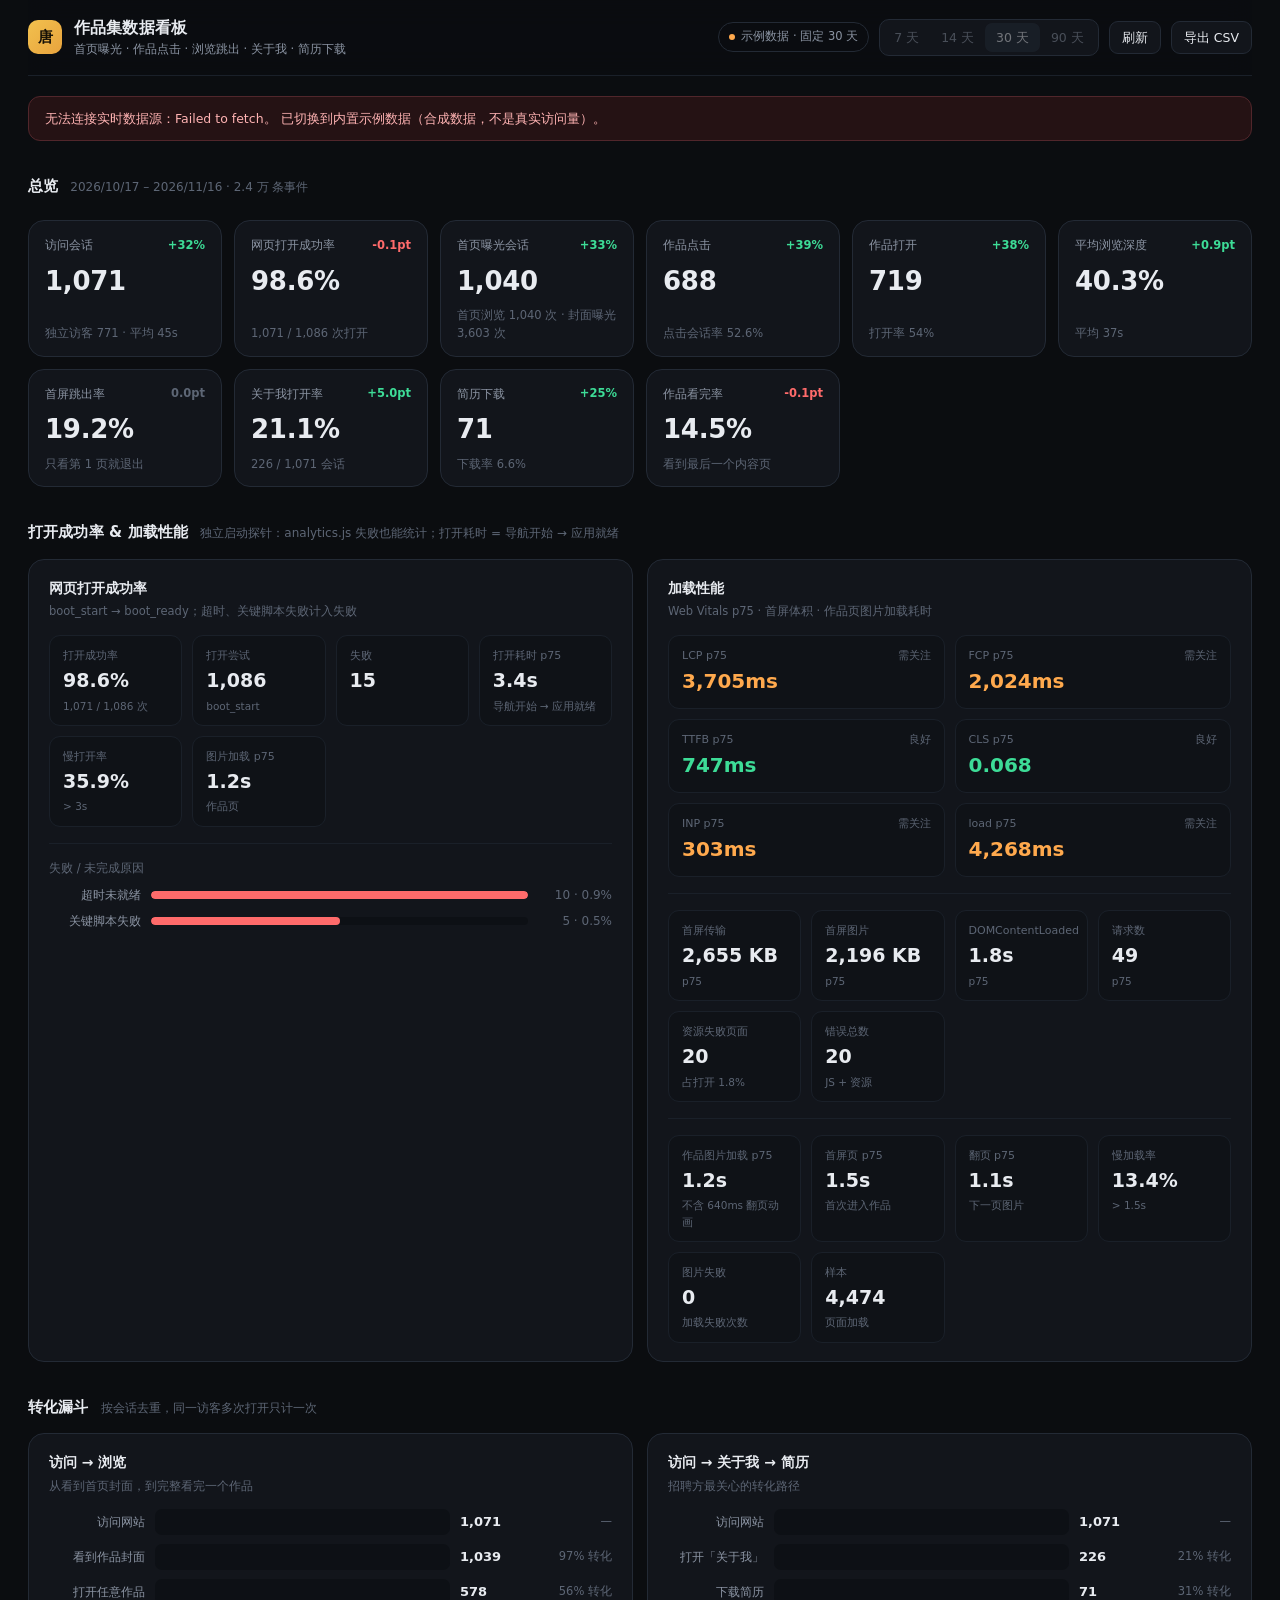
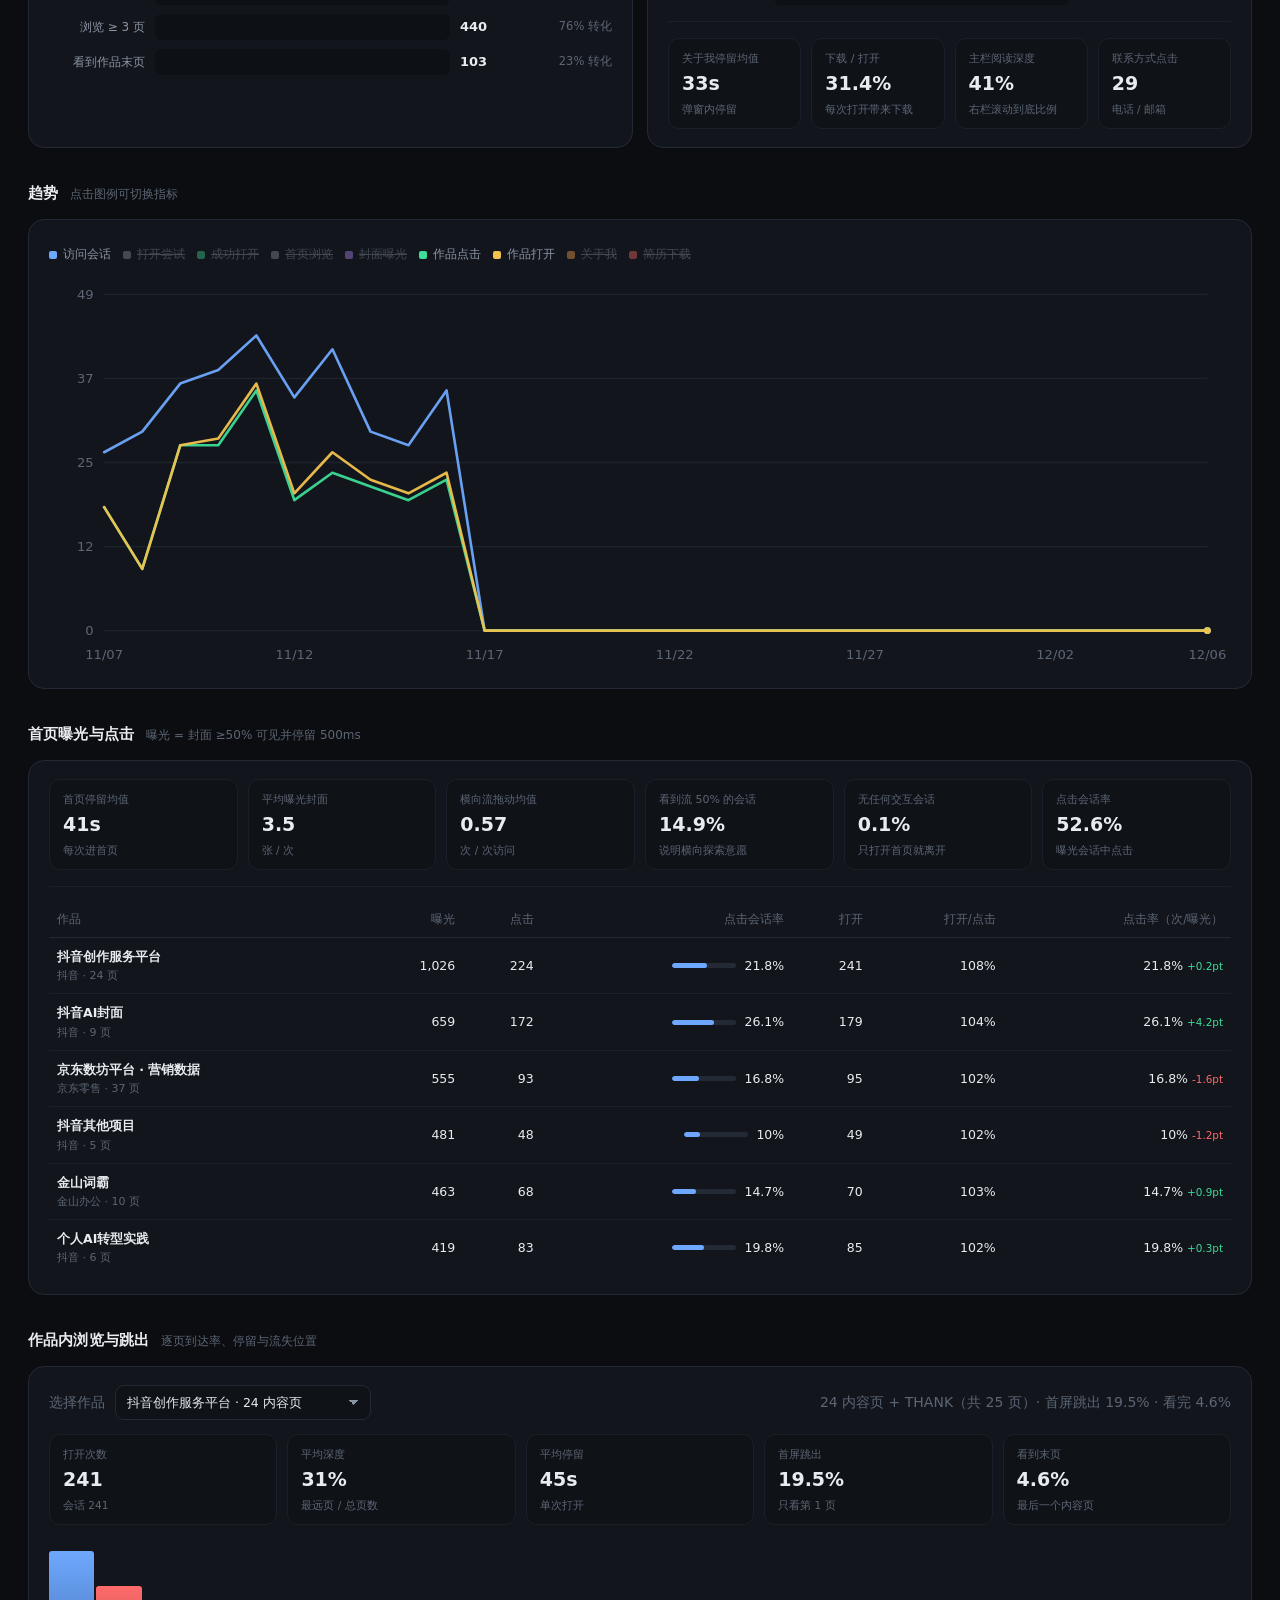
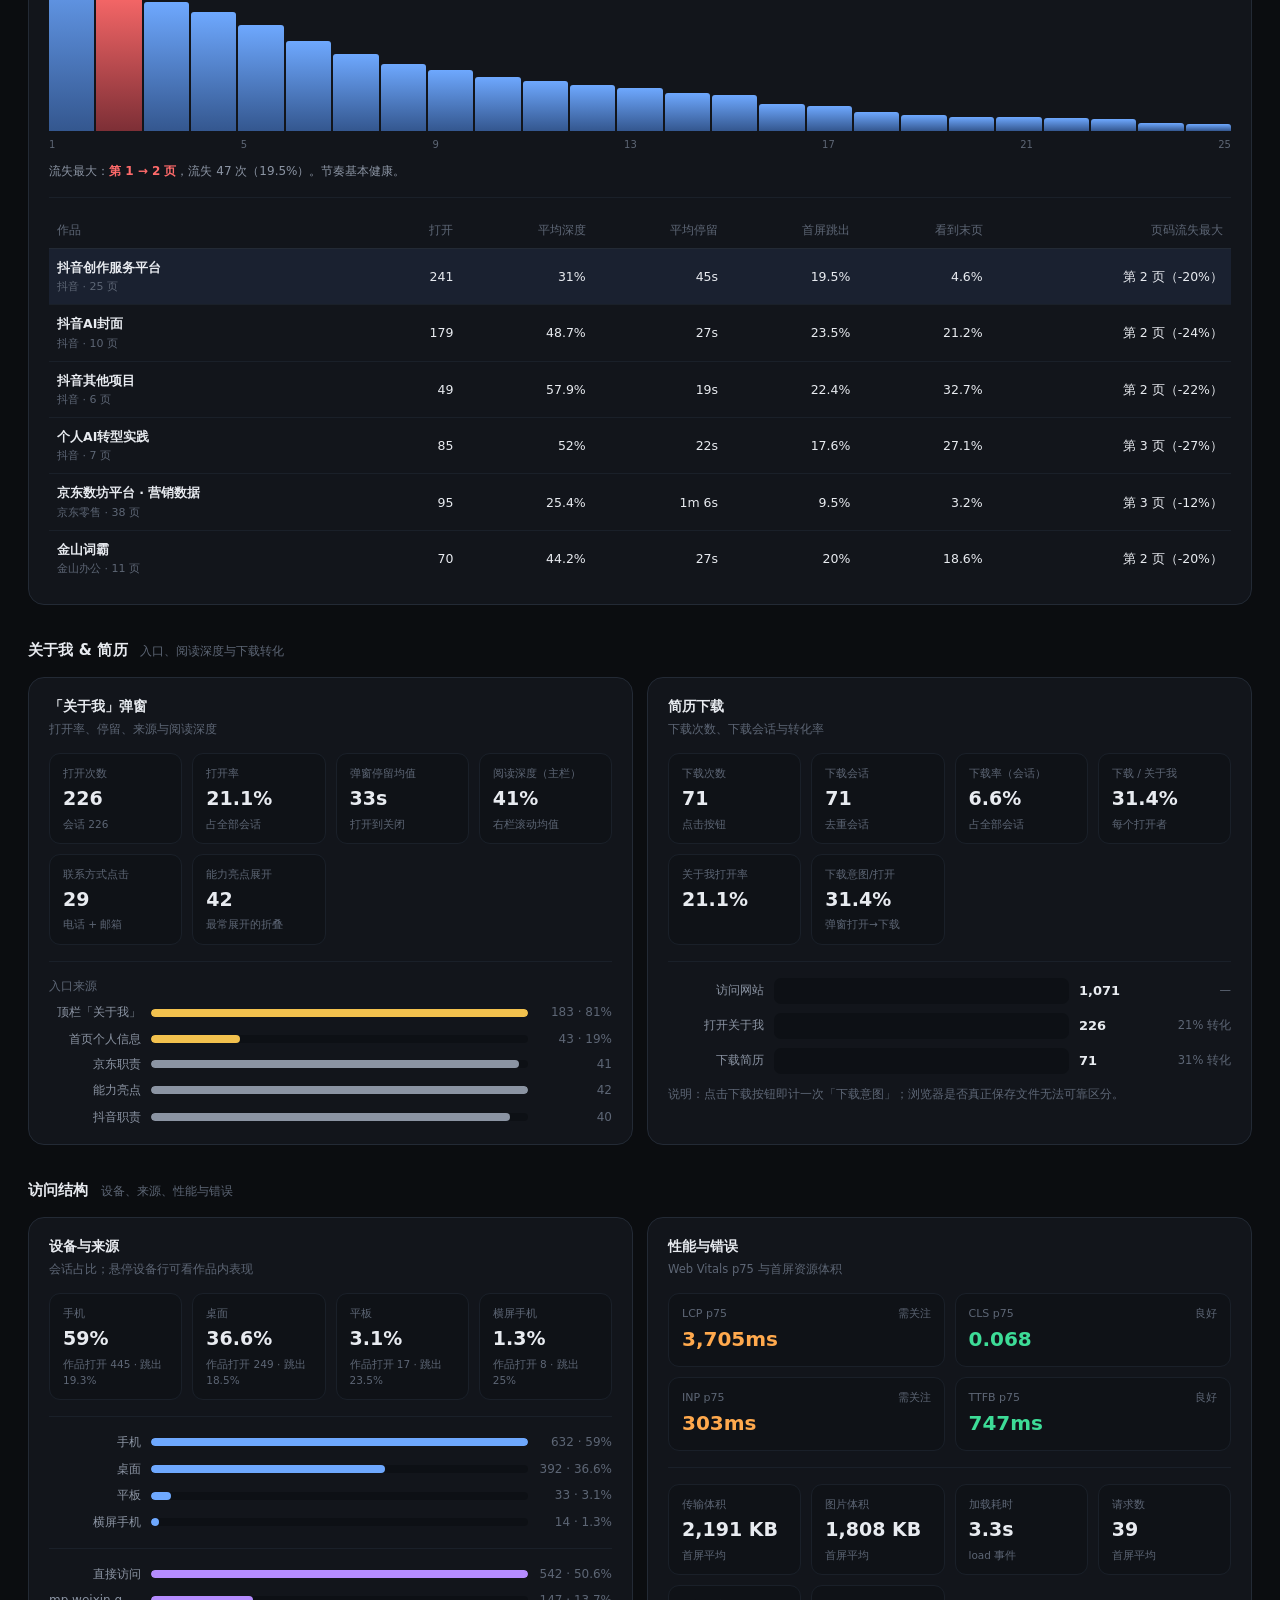
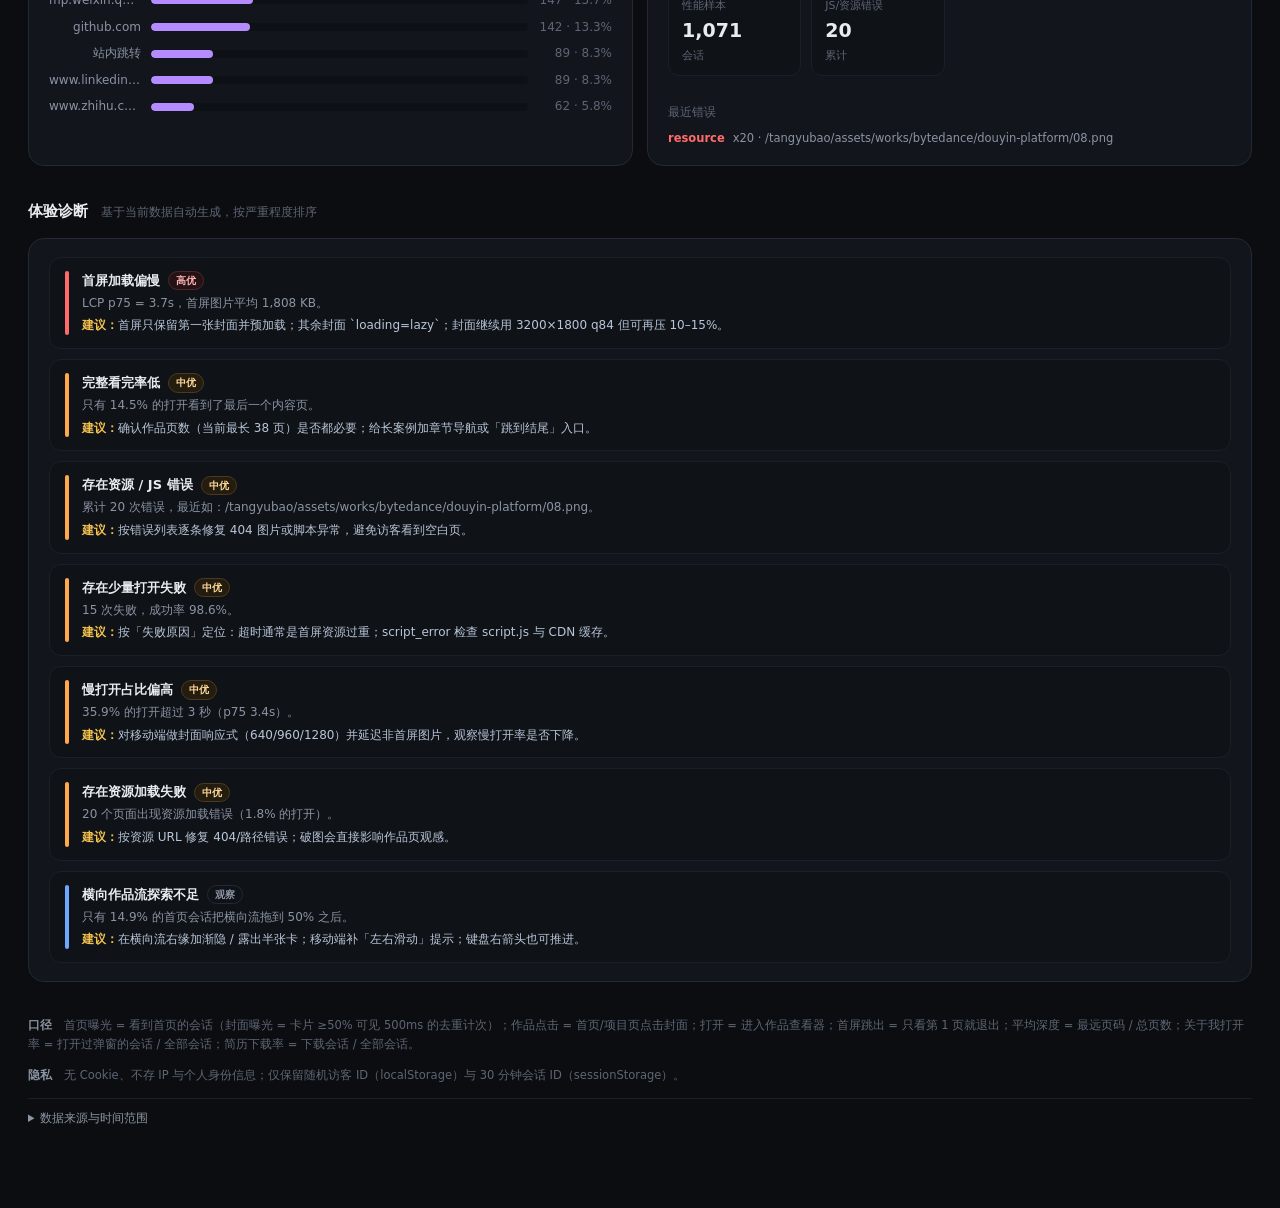
==== commit 2098c868: "看板：把网页打开成功率提到头部 KPI" ====
--- a/analytics/dashboard.html
+++ b/analytics/dashboard.html
@@ -707,8 +707,13 @@
     els.rangeHint.textContent = rangeFrom ? rangeFrom + " – " + rangeTo + " · " + fmtNum(current.meta.event_count) + " 条事件" : "";
 
     var sessions = o.sessions || 0;
+    var boot = current.boot || { attempts: 0, successes: 0 };
+    var previousBoot = previous.boot || {};
     var kpiRows = [
       kpi("访问会话", fmtNum(sessions), "独立访客 " + fmtNum(o.visitors) + " · 平均 " + fmtMs(o.avg_session_ms), delta(o.sessions, p.sessions, "count", "up")),
+      kpi("网页打开成功率", boot.attempts ? fmtPct(boot.success_rate) : "—",
+        boot.attempts ? fmtNum(boot.successes) + " / " + fmtNum(boot.attempts) + " 次打开" : "等待新数据",
+        delta(boot.success_rate, previousBoot.success_rate, "rate", "up")),
       kpi("首页曝光会话", fmtNum(o.home_sessions), "首页浏览 " + fmtNum(o.home_views) + " 次 · 封面曝光 " + fmtNum(o.impressions) + " 次", delta(o.home_sessions, p.home_sessions, "count", "up")),
       kpi("作品点击", fmtNum(o.card_clicks), "点击会话率 " + fmtPct(o.click_session_rate), delta(o.card_clicks, p.card_clicks, "count", "up")),
       kpi("作品打开", fmtNum(o.viewer_opens), "打开率 " + fmtPct(sessions ? (o.viewer_sessions / sessions) * 100 : 0), delta(o.viewer_opens, p.viewer_opens, "count", "up")),
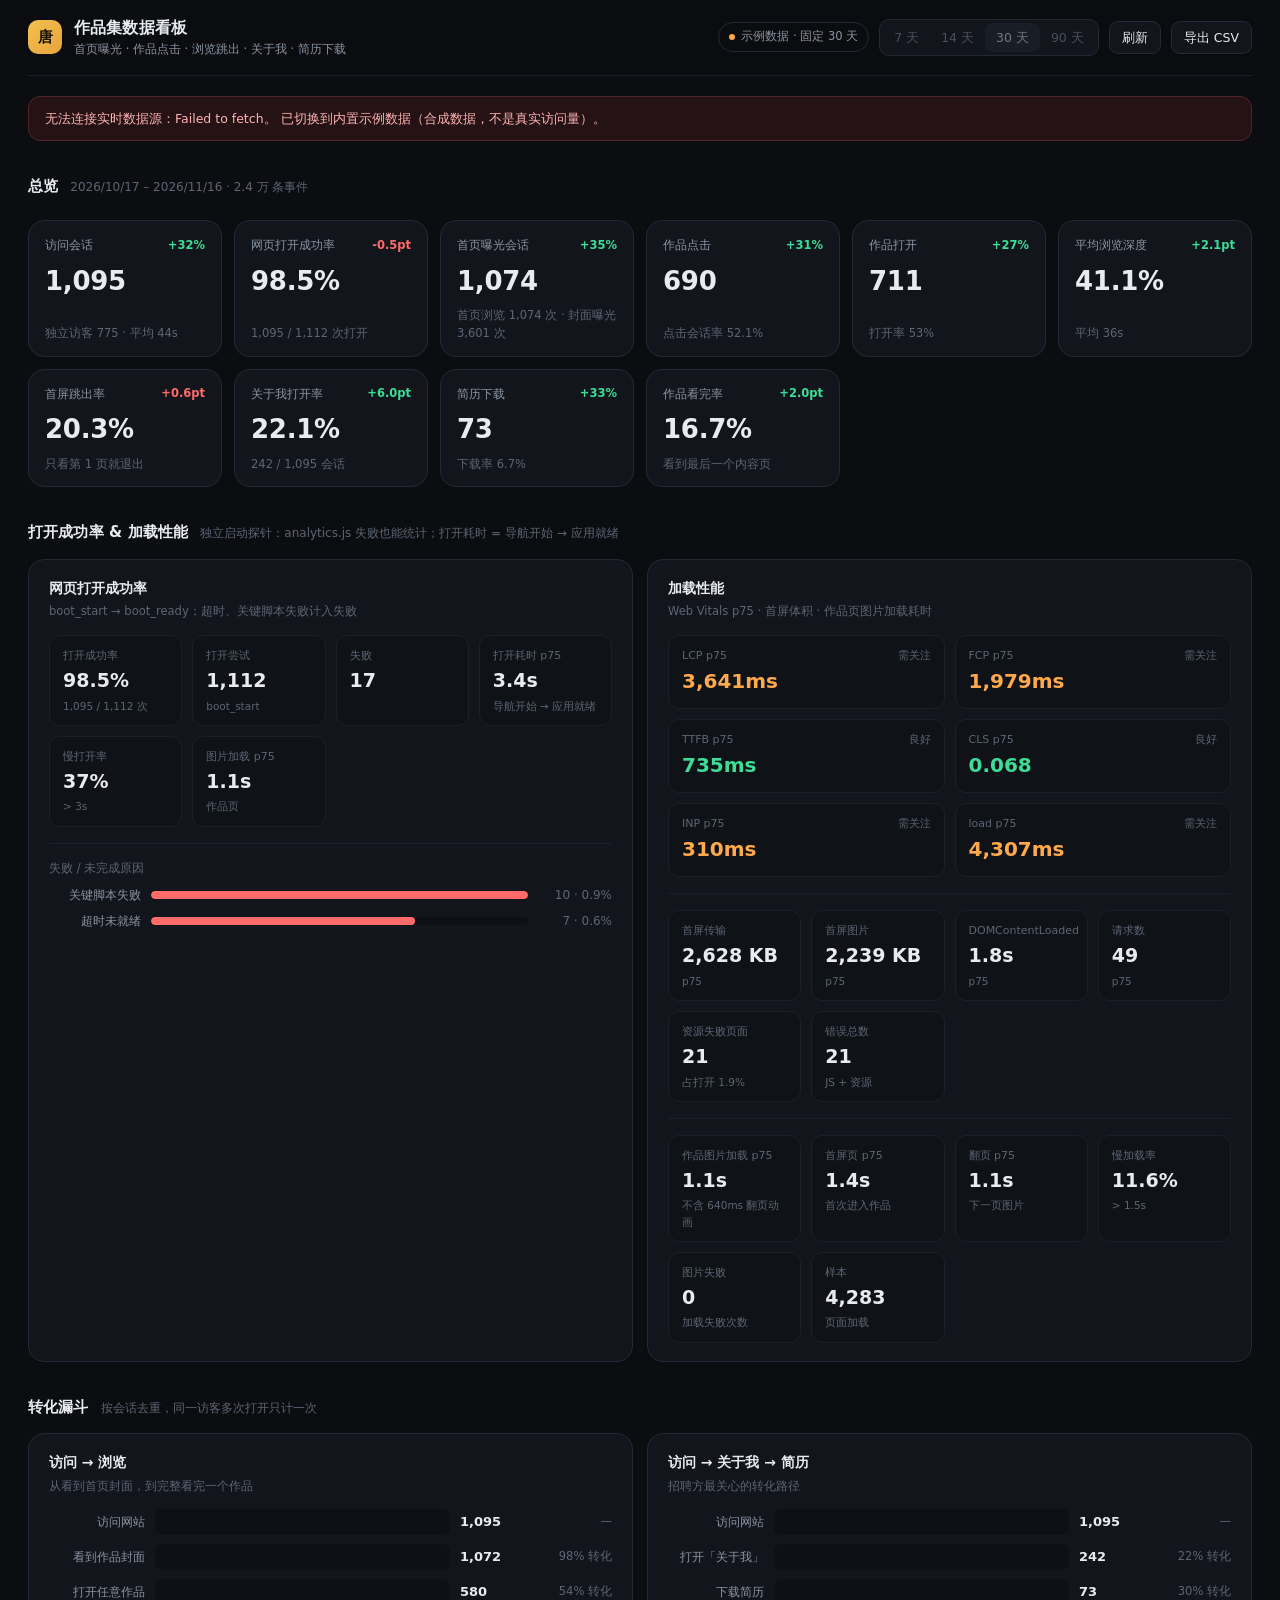
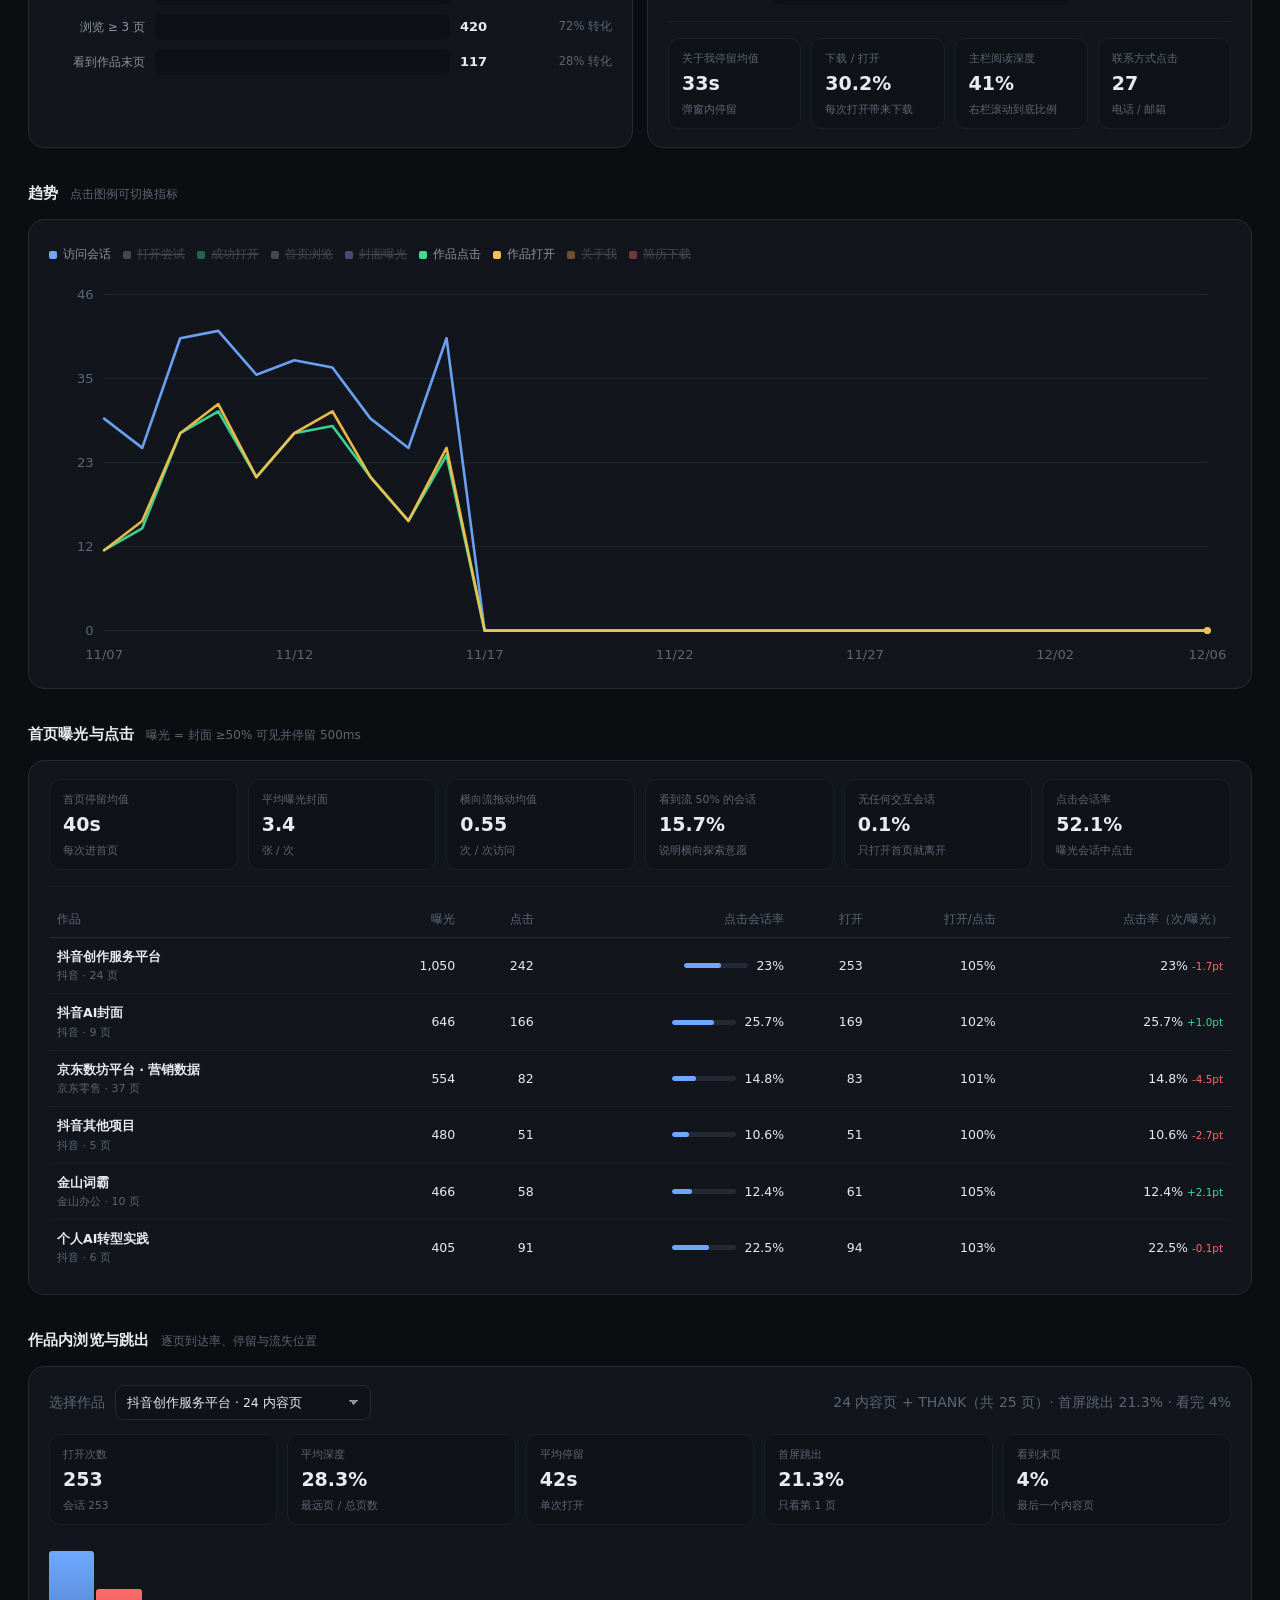
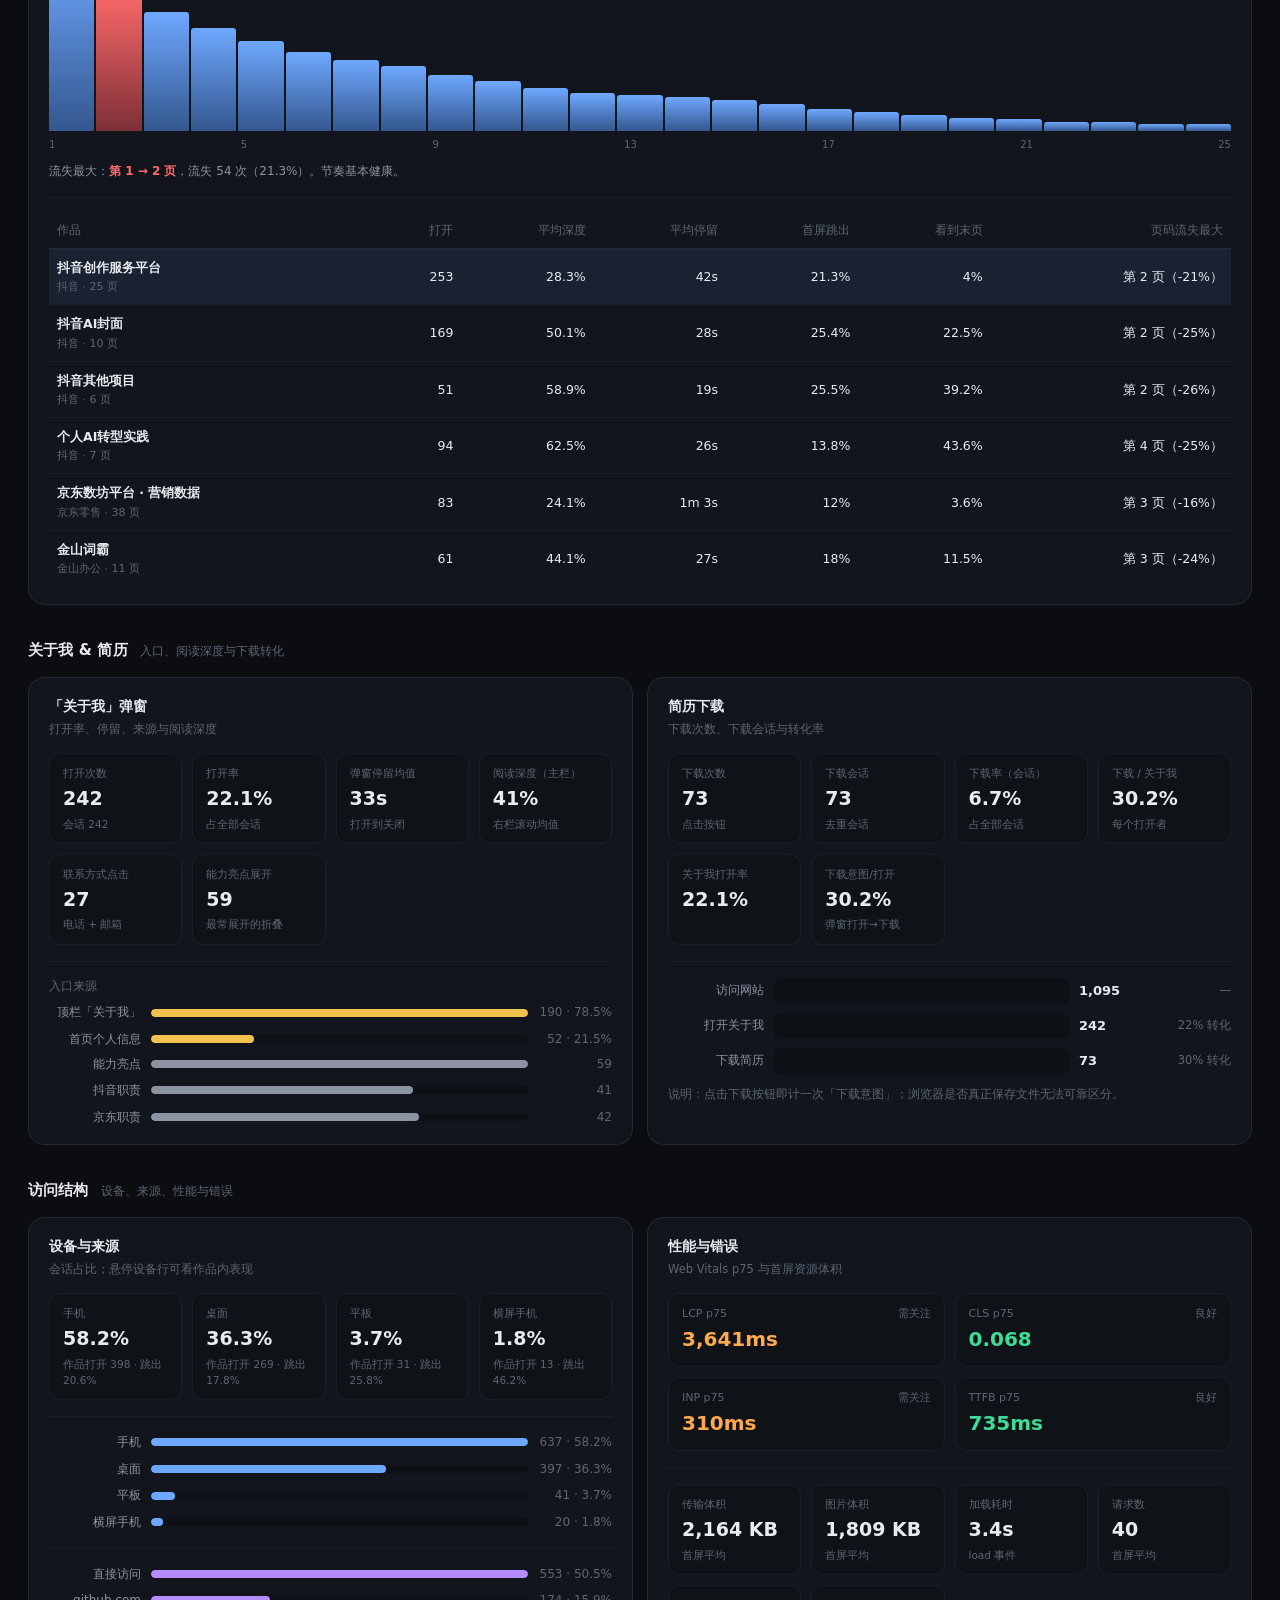
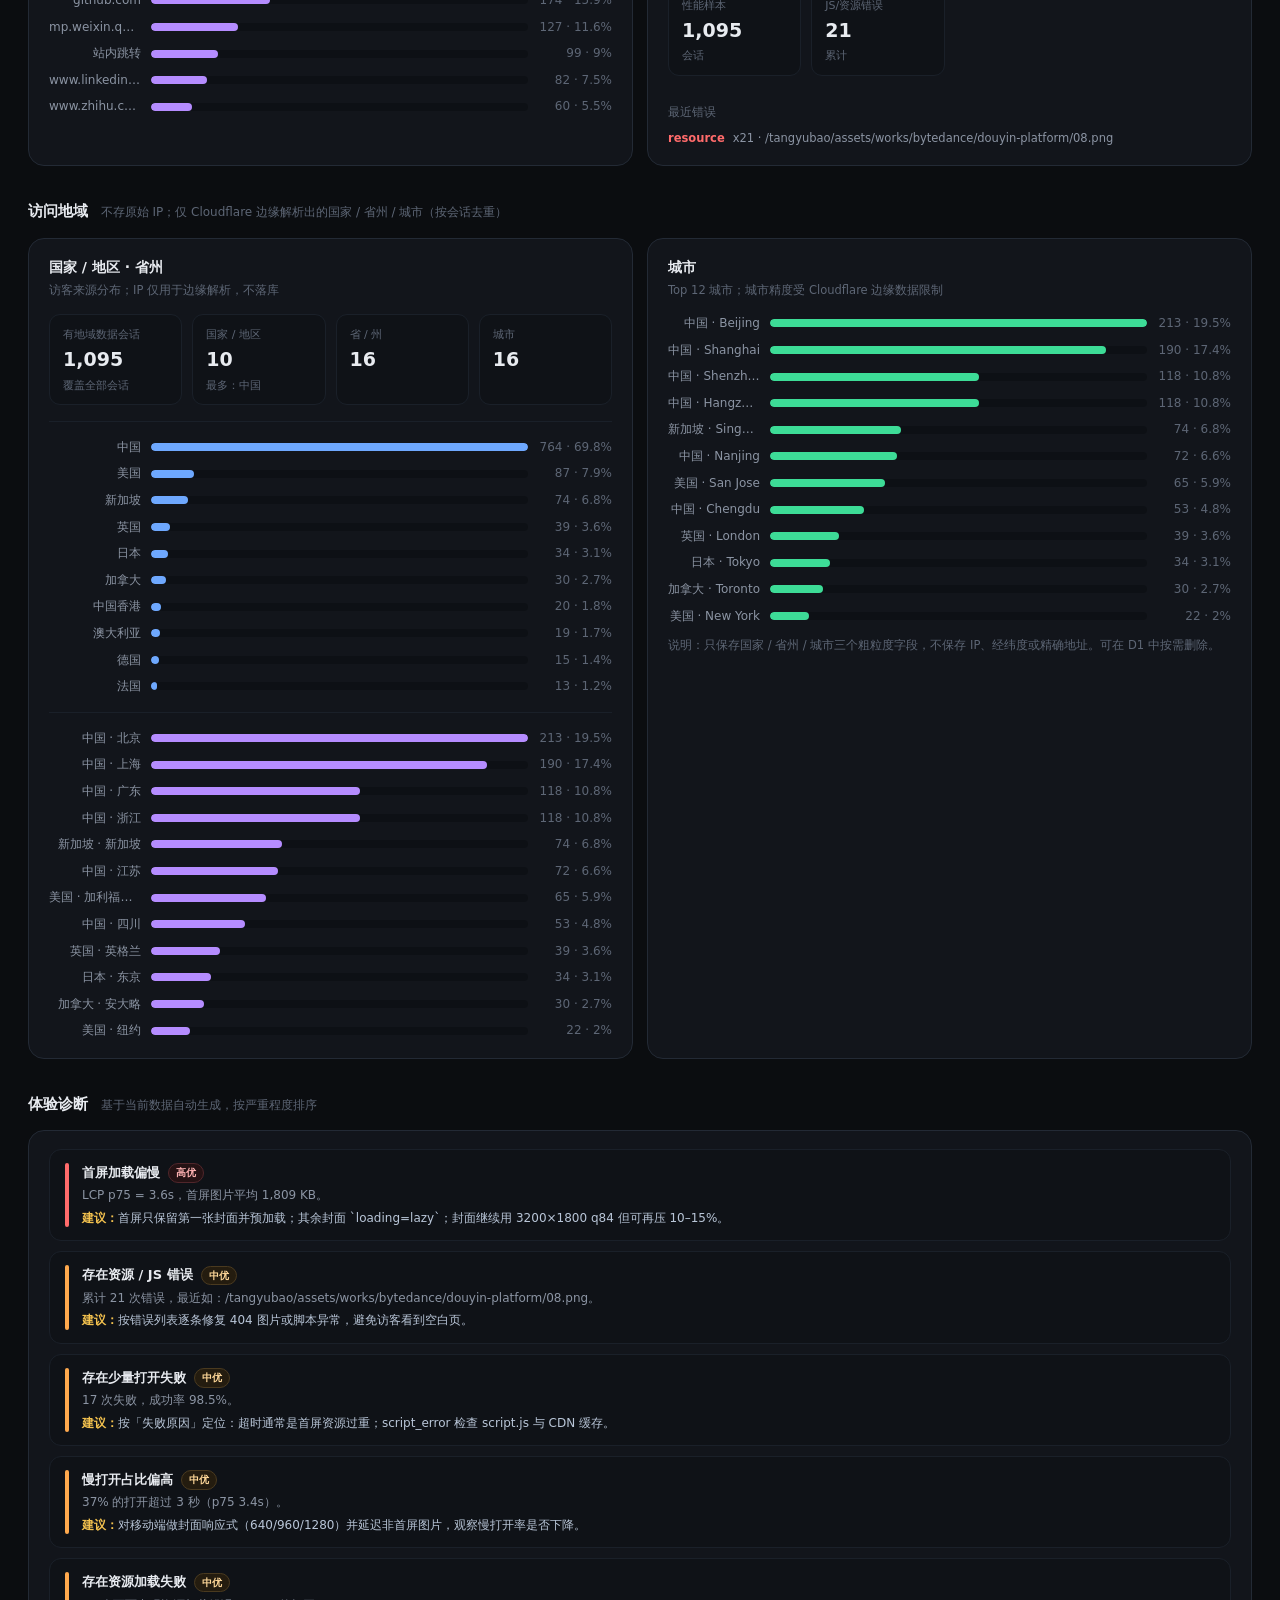
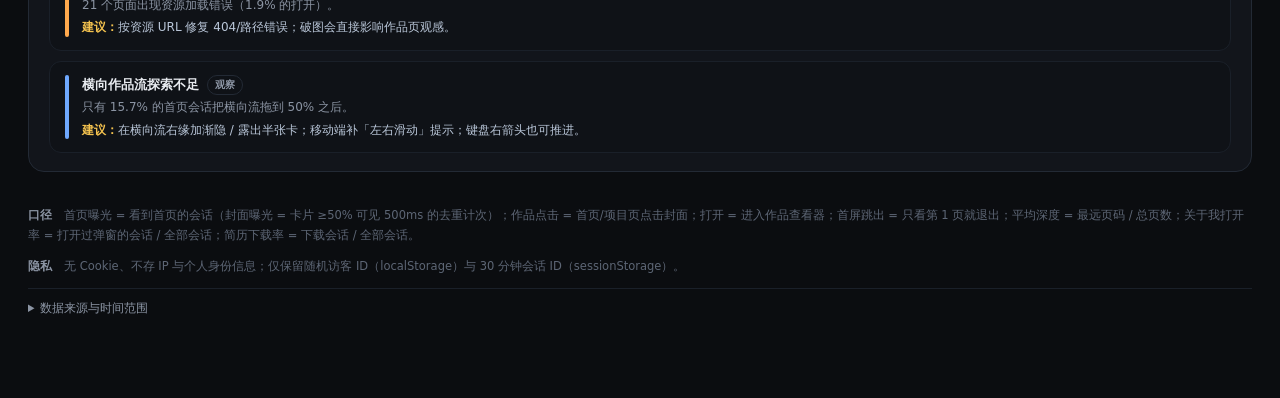
==== commit 5fbdf799: "新增访问地域监控：国家/省州/城市（不存原始 IP） - Worker 从 Cloudflare 边缘读取 country/region/city/continent，D1 新增三列（0002_geo" ====
--- a/analytics/dashboard.html
+++ b/analytics/dashboard.html
@@ -420,6 +420,25 @@
         <div class="divider"></div>
         <div id="loadStats" class="stat-list"></div>
         <div id="errors" class="errors"></div>
+      </div>
+    </section>
+
+    <div class="section-head"><h2>访问地域</h2><span class="hint">不存原始 IP；仅 Cloudflare 边缘解析出的国家 / 省州 / 城市（按会话去重）</span></div>
+    <section class="grid two">
+      <div class="card">
+        <h3>国家 / 地区 · 省州</h3>
+        <p class="card-sub">访客来源分布；IP 仅用于边缘解析，不落库</p>
+        <div id="geoStats" class="stat-list"></div>
+        <div class="divider"></div>
+        <div id="geoCountries" class="bars"></div>
+        <div class="divider"></div>
+        <div id="geoRegions" class="bars"></div>
+      </div>
+      <div class="card">
+        <h3>城市</h3>
+        <p class="card-sub">Top 12 城市；城市精度受 Cloudflare 边缘数据限制</p>
+        <div id="geoCities" class="bars"></div>
+        <p class="muted" style="margin:12px 0 0;font-size:11.5px">说明：只保存国家 / 省州 / 城市三个粗粒度字段，不保存 IP、经纬度或精确地址。可在 D1 中按需删除。</p>
       </div>
     </section>
 
@@ -496,6 +515,10 @@
     aboutFolds: document.getElementById("aboutFolds"),
     resumeStats: document.getElementById("resumeStats"),
     resumeFunnel: document.getElementById("resumeFunnel"),
+    geoStats: document.getElementById("geoStats"),
+    geoCountries: document.getElementById("geoCountries"),
+    geoRegions: document.getElementById("geoRegions"),
+    geoCities: document.getElementById("geoCities"),
     deviceStats: document.getElementById("deviceStats"),
     deviceBars: document.getElementById("deviceBars"),
     referrerBars: document.getElementById("referrerBars"),
@@ -740,6 +763,7 @@
     renderViewer(current);
     renderAbout(current);
     renderStructure(current);
+    renderGeo(current);
     renderInsights(current, previous);
     els.metaLine.textContent = "数据源：" + (state.demo ? "内置示例数据（合成）" : (REMOTE_BASE ? (REMOTE_BASE || location.origin) : "本地 collector")) +
       " · 生成时间：" + new Date(current.meta.generated_at).toLocaleString("zh-CN") +
@@ -1049,6 +1073,73 @@
     ], "convert");
   }
 
+  var COUNTRY_LABELS = {
+    CN: "中国", HK: "中国香港", MO: "中国澳门", TW: "中国台湾",
+    US: "美国", SG: "新加坡", JP: "日本", GB: "英国", CA: "加拿大",
+    AU: "澳大利亚", DE: "德国", FR: "法国", KR: "韩国", IN: "印度",
+    NL: "荷兰", SE: "瑞典", CH: "瑞士", BR: "巴西", RU: "俄罗斯",
+    AE: "阿联酋", MY: "马来西亚", TH: "泰国", VN: "越南", ID: "印度尼西亚",
+    PH: "菲律宾", IT: "意大利", ES: "西班牙", MX: "墨西哥", TR: "土耳其",
+    IL: "以色列", NZ: "新西兰", IE: "爱尔兰", PL: "波兰", UA: "乌克兰",
+    ZA: "南非", SA: "沙特阿拉伯", EG: "埃及", AR: "阿根廷", CL: "智利",
+    CO: "哥伦比亚", PT: "葡萄牙", BE: "比利时", AT: "奥地利", DK: "丹麦",
+    NO: "挪威", FI: "芬兰", CZ: "捷克", GR: "希腊", RO: "罗马尼亚",
+    HU: "匈牙利", RU: "俄罗斯"
+  };
+  var REGION_LABELS = {
+    Beijing: "北京", Shanghai: "上海", Zhejiang: "浙江", Guangdong: "广东",
+    Jiangsu: "江苏", Sichuan: "四川", Hubei: "湖北", Hunan: "湖南",
+    Fujian: "福建", Shandong: "山东", Henan: "河南", Hebei: "河北",
+    Shaanxi: "陕西", Chongqing: "重庆", Tianjin: "天津", Liaoning: "辽宁",
+    Anhui: "安徽", Jiangxi: "江西", Guangxi: "广西", Yunnan: "云南",
+    Guizhou: "贵州", Shanxi: "山西", Heilongjiang: "黑龙江", Jilin: "吉林",
+    "Inner Mongolia": "内蒙古", Xinjiang: "新疆", Gansu: "甘肃", Hainan: "海南",
+    Ningxia: "宁夏", Qinghai: "青海", Tibet: "西藏", "Hong Kong": "中国香港",
+    Taiwan: "中国台湾", Macau: "中国澳门", California: "加利福尼亚",
+    "New York": "纽约", Singapore: "新加坡", Tokyo: "东京", England: "英格兰",
+    Ontario: "安大略", "New South Wales": "新南威尔士", Bavaria: "巴伐利亚",
+    "Ile-de-France": "法兰西岛"
+  };
+  function countryLabel(code) {
+    return COUNTRY_LABELS[code] || code || "未知";
+  }
+  function regionLabel(region) {
+    return REGION_LABELS[region] || region || "未知";
+  }
+
+  function renderGeo(current) {
+    var geo = current.geo || { samples: 0, countries: [], regions: [], cities: [] };
+    var samples = geo.samples || 0;
+    els.geoStats.innerHTML = [
+      stat("有地域数据会话", fmtNum(samples), geo.unknown ? "未知 " + fmtNum(geo.unknown) + " 个会话" : "覆盖全部会话"),
+      stat("国家 / 地区", fmtNum((geo.countries || []).length), (geo.countries || [])[0] ? "最多：" + countryLabel(geo.countries[0].code) : ""),
+      stat("省 / 州", fmtNum((geo.regions || []).length), ""),
+      stat("城市", fmtNum((geo.cities || []).length), "")
+    ].join("");
+    bars(els.geoCountries, (geo.countries || []).slice(0, 12).map(function (item) {
+      return { name: countryLabel(item.code), value: item.sessions, display: fmtNum(item.sessions) + " · " + fmtPct(item.pct) };
+    }), { color: "#6ea8fe" });
+    bars(els.geoRegions, (geo.regions || []).slice(0, 12).map(function (item) {
+      return {
+        name: countryLabel(item.country) + " · " + regionLabel(item.region),
+        value: item.sessions,
+        display: fmtNum(item.sessions) + " · " + fmtPct(item.pct)
+      };
+    }), { color: "#b58cff" });
+    bars(els.geoCities, (geo.cities || []).slice(0, 12).map(function (item) {
+      return {
+        name: countryLabel(item.country) + " · " + (item.city || regionLabel(item.region)),
+        value: item.sessions,
+        display: fmtNum(item.sessions) + " · " + fmtPct(item.pct)
+      };
+    }), { color: "#3ddc97" });
+    if (!samples) {
+      els.geoCountries.innerHTML = '<p class="muted" style="margin:0">暂无地域数据；Worker 需要部署 0002_geo 迁移后才会写入国家/省州/城市。</p>';
+      els.geoRegions.innerHTML = "";
+      els.geoCities.innerHTML = "";
+    }
+  }
+
   function renderStructure(current) {
     var devices = current.devices || [];
     var deviceLabels = { mobile: "手机", desktop: "桌面", tablet: "平板", "short-landscape": "横屏手机", unknown: "未知" };
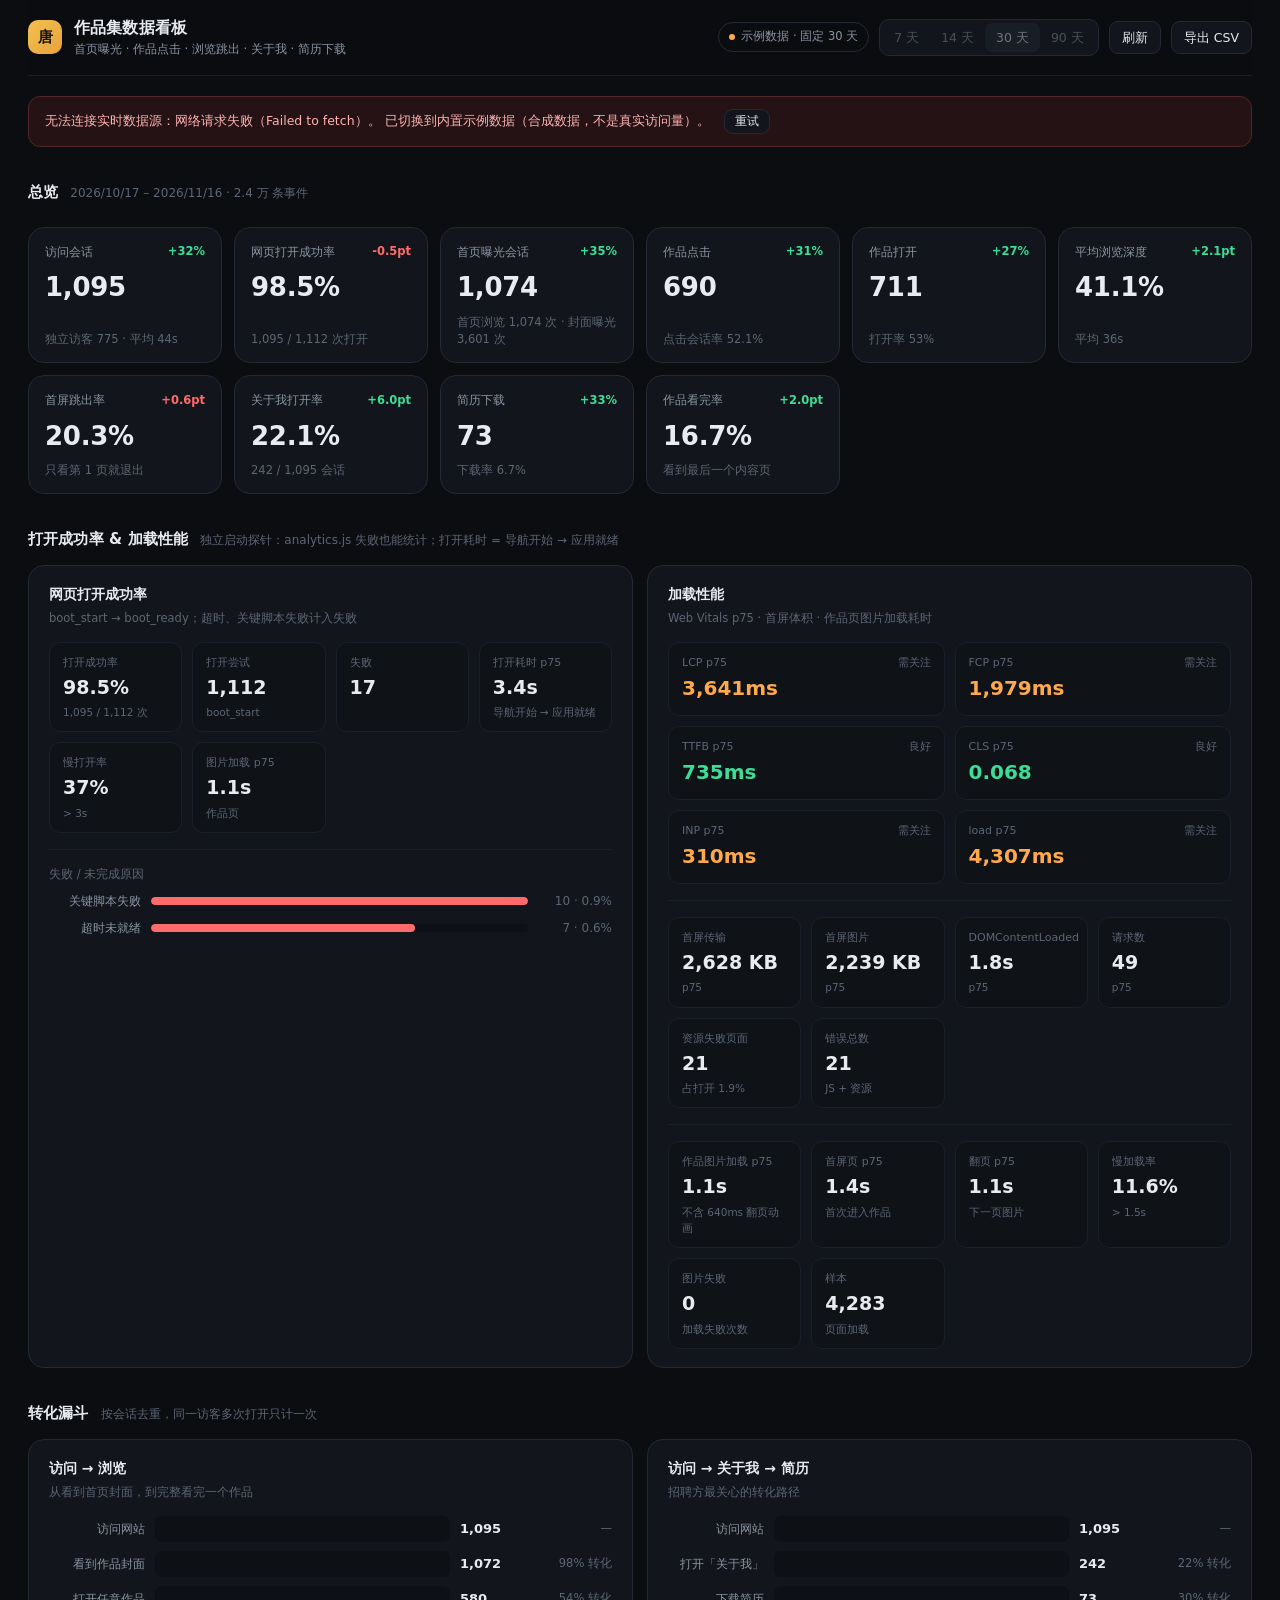
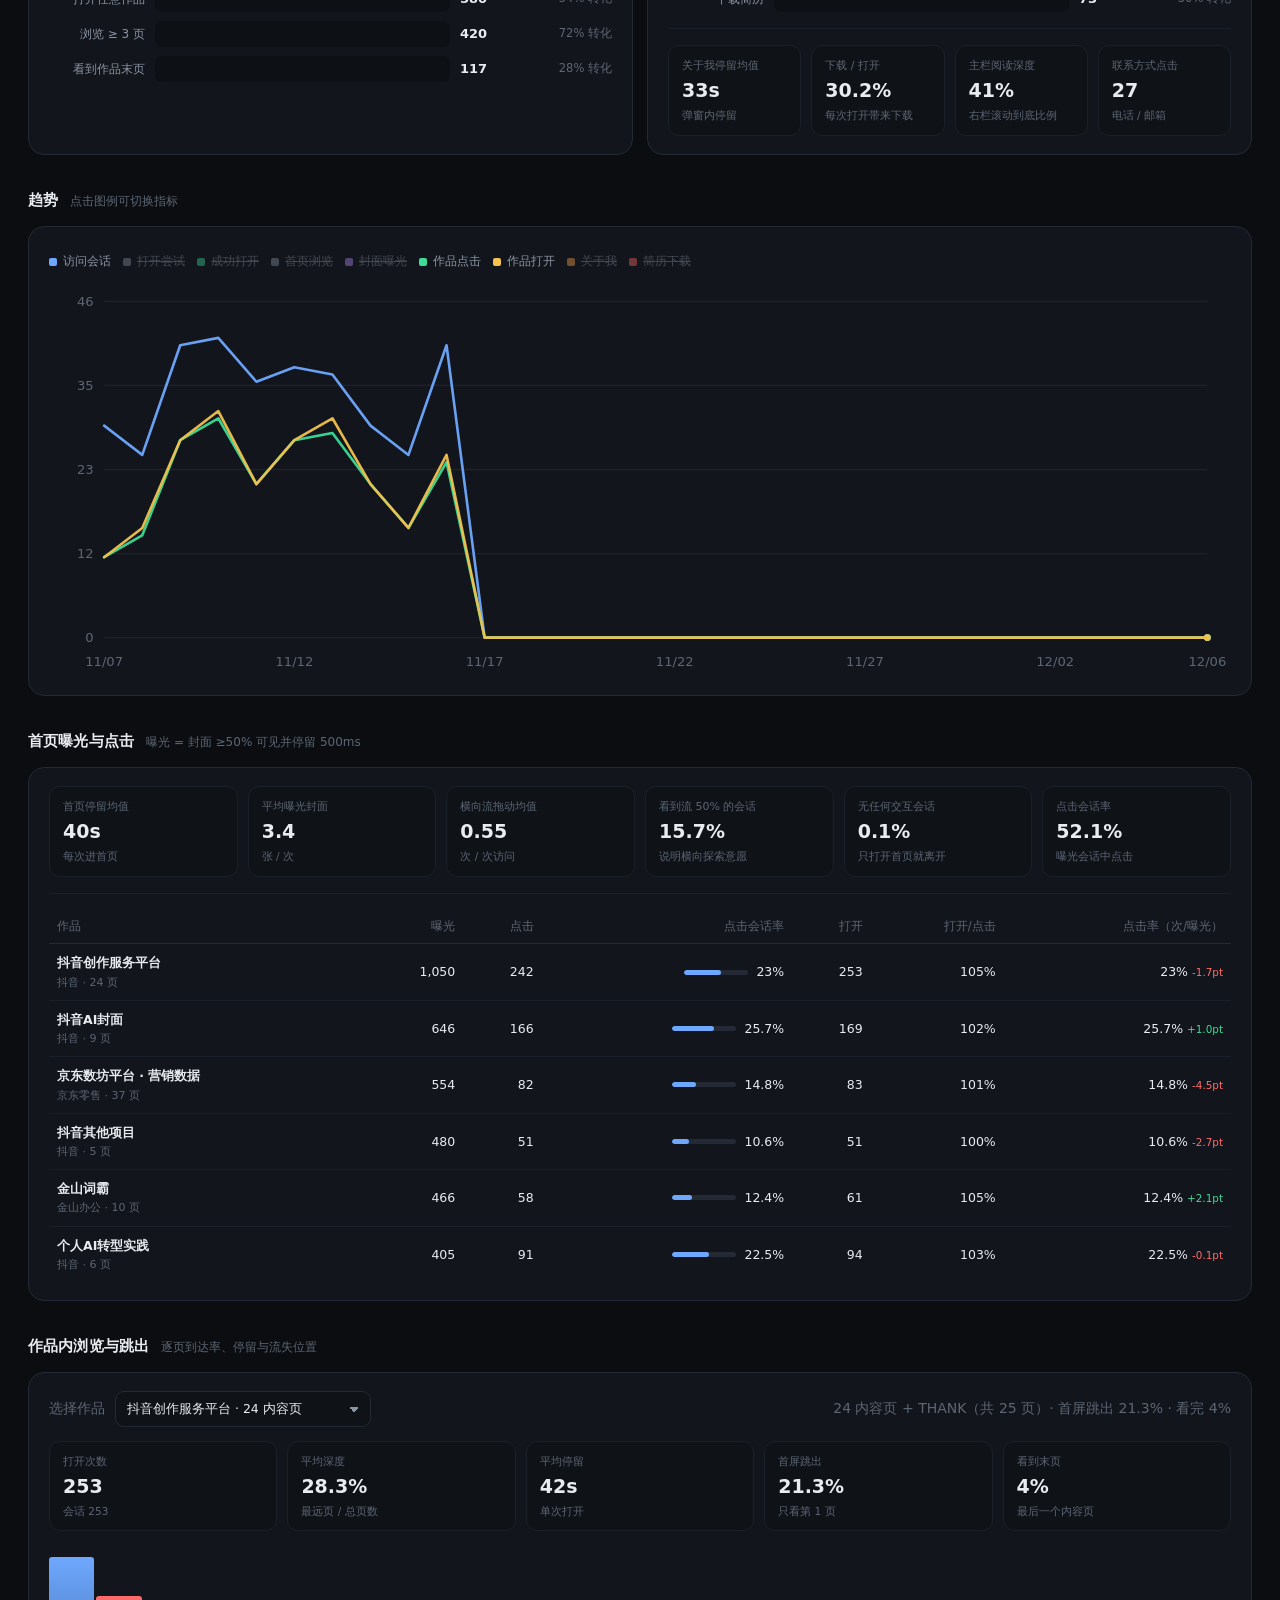
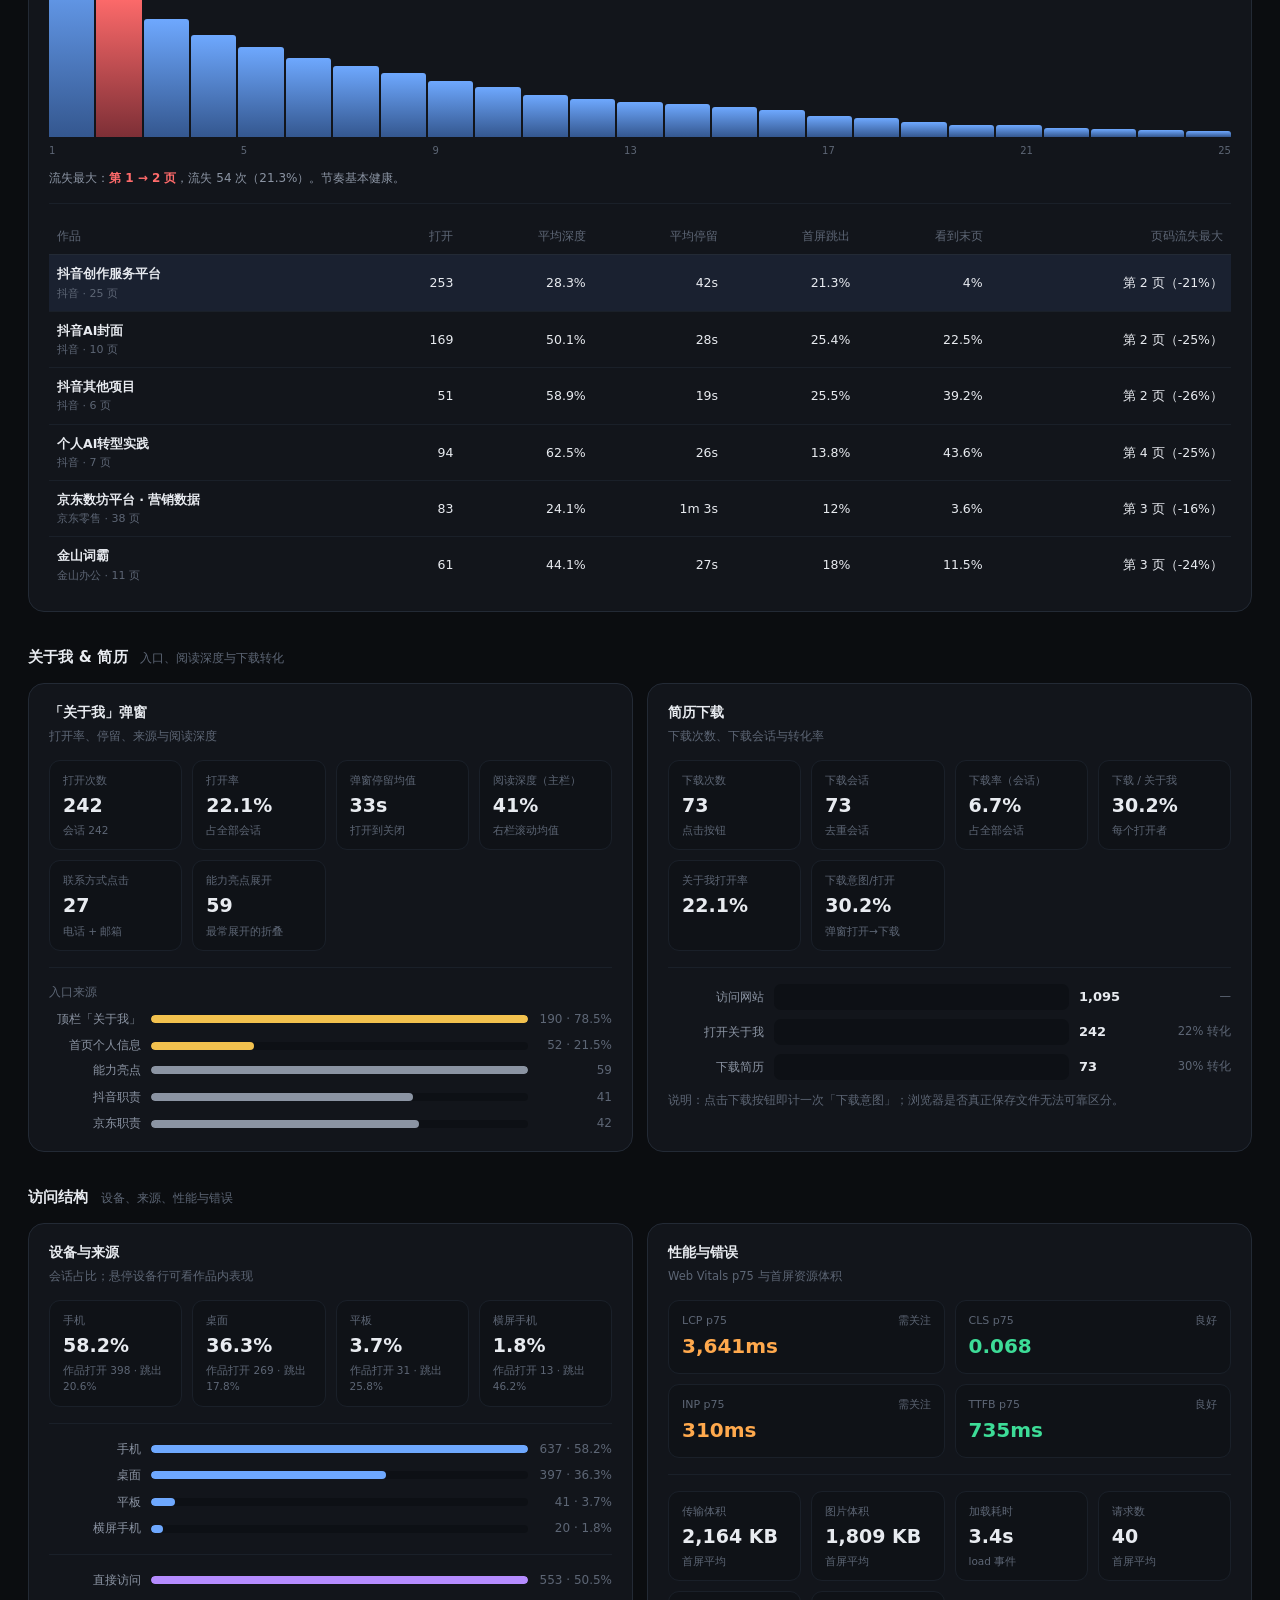
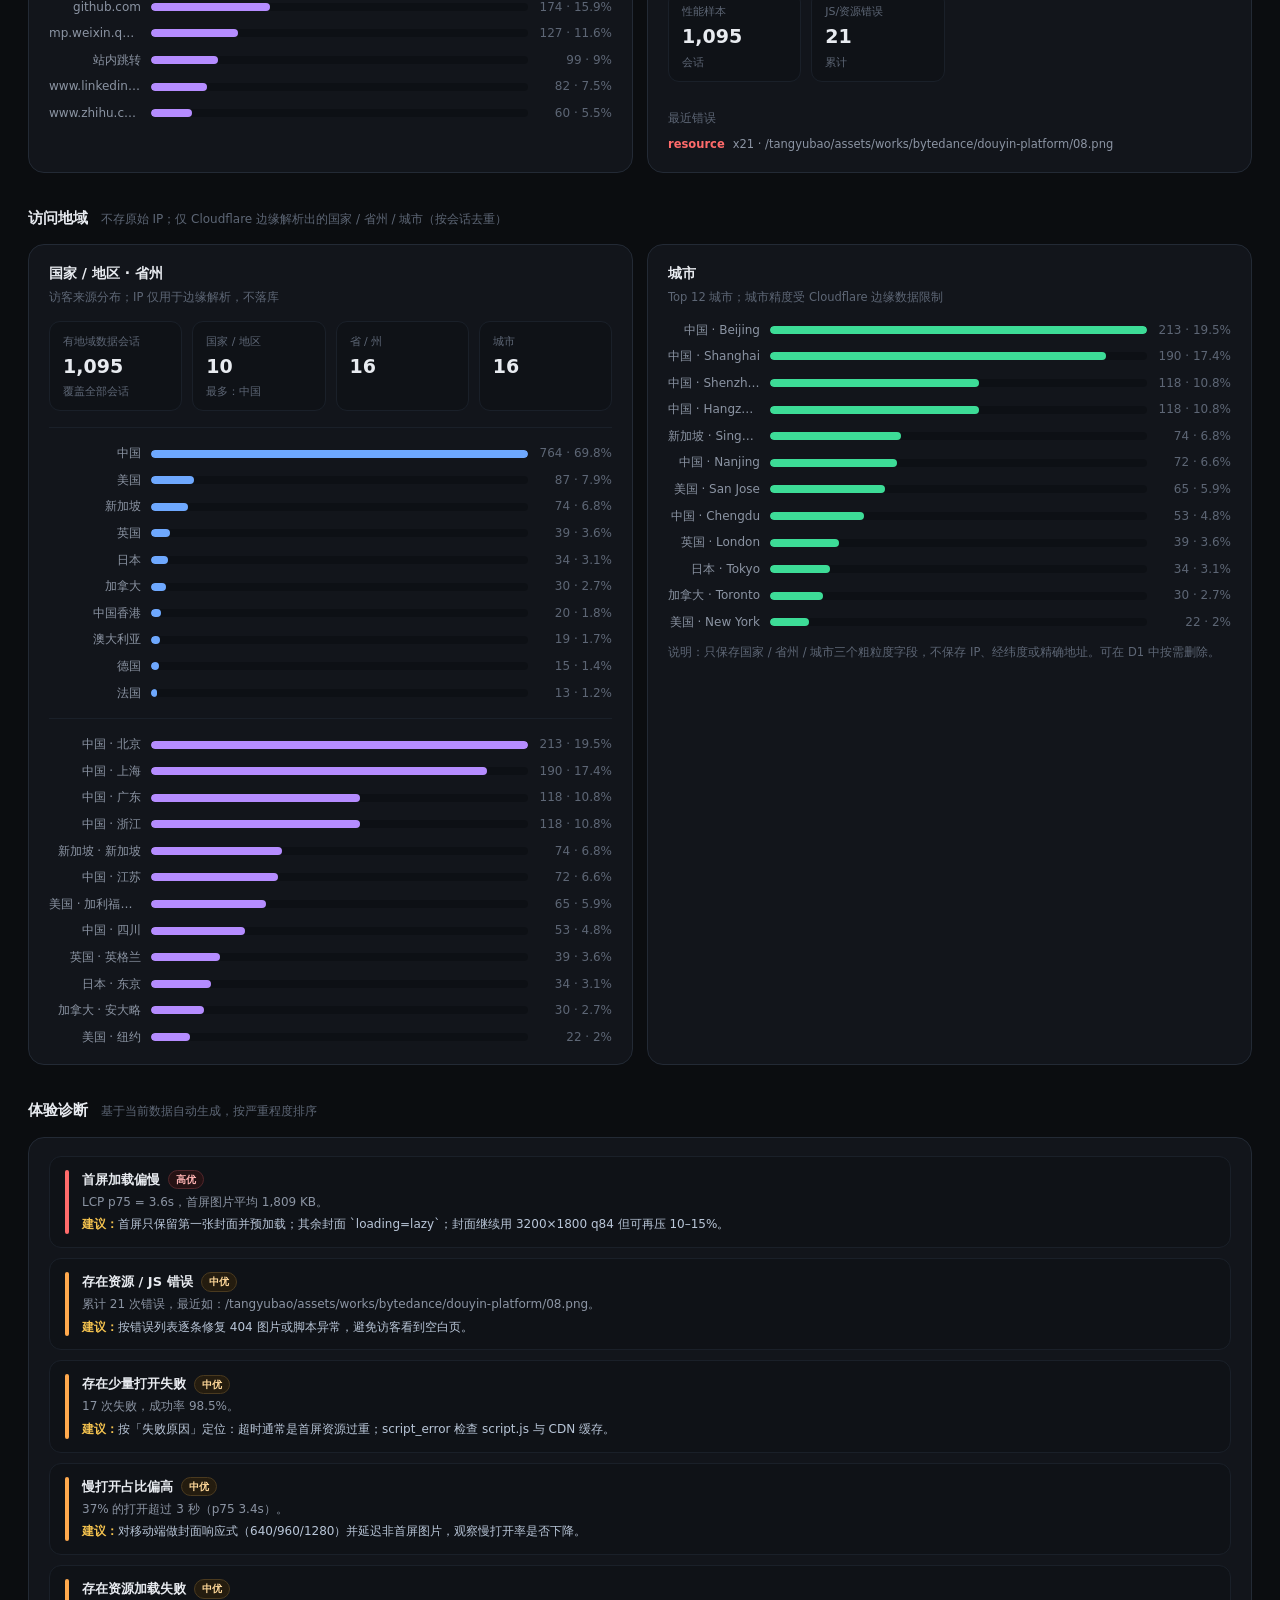
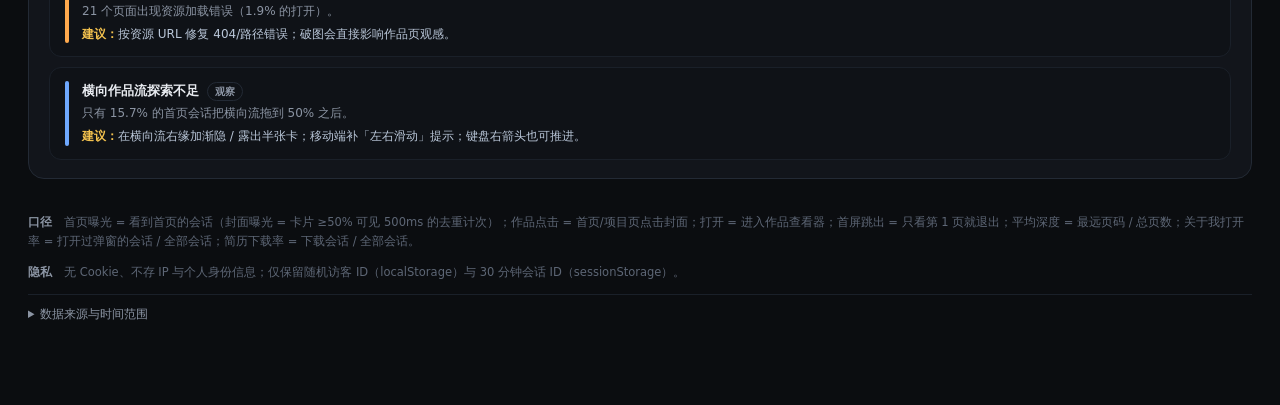
==== commit 29e19bd4: "修复看板一直停在「正在读取数据…」：请求加超时、失败可重试、缓存优先渲染 根因：看板请求 /api/summary 要跨境访问 workers.dev（本机实测 TLS 握手 2.3–2.7s、冷启动" ====
--- a/analytics/dashboard.html
+++ b/analytics/dashboard.html
@@ -80,8 +80,11 @@
   }
   .notice.error { border-color: #51262b; background: #251214; color: #ffb3b3; }
 
-  .loading { display: grid; place-items: center; min-height: 55vh; color: var(--muted); gap: 12px; }
+  .loading { display: grid; place-items: center; align-content: center; min-height: 55vh; color: var(--muted); gap: 12px; }
   .loading[hidden] { display: none; }
+  .loading-note { font-size: 11.5px; color: var(--dim); max-width: 520px; text-align: center; line-height: 1.6; }
+  .badge.stale::before { background: var(--accent); }
+  .notice .btn { margin-left: 10px; padding: 3px 10px; font-size: 11.5px; }
   .spinner {
     width: 26px; height: 26px; border-radius: 50%;
     border: 2px solid #2a3340; border-top-color: var(--accent);
@@ -294,7 +297,7 @@
   </header>
 
   <div id="notice"></div>
-  <div id="loading" class="loading"><span class="spinner" aria-hidden="true"></span><span>正在读取数据…</span></div>
+  <div id="loading" class="loading"><span class="spinner" aria-hidden="true"></span><span id="loadingText">正在读取数据…</span><span class="loading-note" id="loadingNote"></span></div>
 
   <main id="content" hidden>
     <div class="section-head">
@@ -481,6 +484,8 @@
     days: 30,
     data: null,
     demo: false,
+    cached: false,
+    latency: 0,
     error: "",
     projectKey: "",
     trend: { sessions: true, boot_attempts: false, boot_success: false, home_views: false, impressions: false, card_clicks: true, viewer_opens: true, about_opens: false, resume_downloads: false }
@@ -490,6 +495,8 @@
     sourceBadge: document.getElementById("sourceBadge"),
     notice: document.getElementById("notice"),
     loading: document.getElementById("loading"),
+    loadingText: document.getElementById("loadingText"),
+    loadingNote: document.getElementById("loadingNote"),
     content: document.getElementById("content"),
     kpis: document.getElementById("kpis"),
     bootStats: document.getElementById("bootStats"),
@@ -620,6 +627,76 @@
     els.notice.innerHTML = html ? '<div class="notice' + (isError ? " error" : "") + '">' + html + "</div>" : "";
   }
 
+  /* The summary request crosses the border to workers.dev. On some networks that
+   * connection stalls instead of failing, and this dashboard used to sit on
+   * 「正在读取数据…」 for ever because fetch() had no deadline. Every attempt now
+   * has a hard timeout, the spinner counts how long it has waited, the last good
+   * payload is cached (so the dashboard opens with real numbers and refreshes in
+   * the background), and any failure leaves an explicit error with a retry. */
+  var SUMMARY_TIMEOUT_MS = 12000;
+  var SUMMARY_CACHE_KEY = "pf_dash_summary_v1";
+  var loadingClock = null;
+
+  function retryControl() {
+    return ' <button type="button" class="btn" data-retry="1">重试</button>';
+  }
+
+  function summaryCacheRead(days) {
+    try {
+      var raw = localStorage.getItem(SUMMARY_CACHE_KEY);
+      if (!raw) return null;
+      var pack = JSON.parse(raw);
+      if (!pack || pack.base !== REMOTE_BASE || !pack.entries) return null;
+      var entry = pack.entries[String(days)];
+      if (!entry || !entry.data || !entry.data.current) return null;
+      return entry;
+    } catch (error) {
+      return null;
+    }
+  }
+
+  function summaryCacheWrite(days, data) {
+    try {
+      var pack = null;
+      try { pack = JSON.parse(localStorage.getItem(SUMMARY_CACHE_KEY) || "null"); } catch (error) { pack = null; }
+      if (!pack || pack.base !== REMOTE_BASE || !pack.entries) pack = { base: REMOTE_BASE, entries: {} };
+      pack.entries[String(days)] = { saved_at: Date.now(), data: data };
+      // keep the cache small: only the four ranges the toolbar offers
+      Object.keys(pack.entries).forEach(function (key) {
+        if (["7", "14", "30", "90"].indexOf(key) === -1) delete pack.entries[key];
+      });
+      localStorage.setItem(SUMMARY_CACHE_KEY, JSON.stringify(pack));
+    } catch (error) {
+      /* private mode / quota — caching is an optimisation, never a hard dependency */
+    }
+  }
+
+  function resetLoadingMarkup() {
+    els.loading.innerHTML = '<span class="spinner" aria-hidden="true"></span>' +
+      '<span id="loadingText">正在读取数据…</span>' +
+      '<span class="loading-note" id="loadingNote"></span>';
+    els.loadingText = document.getElementById("loadingText");
+    els.loadingNote = document.getElementById("loadingNote");
+  }
+
+  function startLoadingClock() {
+    var started = Date.now();
+    stopLoadingClock();
+    if (els.loadingText) els.loadingText.textContent = "正在读取数据…";
+    if (els.loadingNote) els.loadingNote.textContent = "";
+    loadingClock = setInterval(function () {
+      var seconds = (Date.now() - started) / 1000;
+      if (!els.loadingNote || seconds < 2.5) return;
+      els.loadingNote.textContent = "已等待 " + Math.floor(seconds) + " 秒。数据接口在 workers.dev 上，跨境访问偏慢；" +
+        (SUMMARY_TIMEOUT_MS / 1000) + " 秒没有响应会中止并提示重试。";
+    }, 500);
+  }
+
+  function stopLoadingClock() {
+    if (loadingClock) clearInterval(loadingClock);
+    loadingClock = null;
+  }
+
   function applyDemo(message, isError) {
     if (!window.SAMPLE_SUMMARY) {
       setNotice("没有找到示例数据（analytics/sample-summary.js）。请先运行 <code>node analytics/tools/make-sample.mjs</code>，或给看板加 ?api= 指向 Collector。", true);
@@ -629,7 +706,7 @@
     state.demo = true;
     state.data = window.SAMPLE_SUMMARY;
     state.error = message || "";
-    if (message) setNotice(esc(message) + " 已切换到内置示例数据（合成数据，不是真实访问量）。", Boolean(isError));
+    if (message) setNotice(esc(message) + " 已切换到内置示例数据（合成数据，不是真实访问量）。" + retryControl(), Boolean(isError));
     else setNotice("当前展示的是<strong>内置示例数据</strong>（合成数据，用于演示看板与验证口径）。接入真实的 <code>/api/summary</code> 后这里会显示实时数据。");
     return true;
   }
@@ -660,7 +737,23 @@
     var headers = {};
     var token = authToken();
     if (token) headers.Authorization = "Bearer " + token;
-    var response = await fetch(url, { headers: headers, cache: "no-store" });
+    var controller = typeof AbortController === "function" ? new AbortController() : null;
+    var timer = controller ? setTimeout(function () { controller.abort(); }, SUMMARY_TIMEOUT_MS) : null;
+    var response;
+    try {
+      response = await fetch(url, {
+        headers: headers,
+        cache: "no-store",
+        signal: controller ? controller.signal : undefined
+      });
+    } catch (error) {
+      if (error && (error.name === "AbortError" || error.code === 20)) {
+        throw new Error("请求超时（" + Math.round(SUMMARY_TIMEOUT_MS / 1000) + " 秒无响应）");
+      }
+      throw new Error("网络请求失败（" + ((error && error.message) || error) + "）");
+    } finally {
+      clearTimeout(timer);
+    }
     if (response.status === 401 || response.status === 503) {
       if (!retry) {
         var entered = window.prompt("请输入看板访问令牌（Worker 的 DASHBOARD_TOKEN）：", "");
@@ -675,33 +768,7 @@
     return response.json();
   }
 
-  async function load() {
-    els.loading.hidden = false;
-    els.content.hidden = true;
-    els.sourceBadge.className = "badge";
-    els.sourceBadge.textContent = "连接中…";
-
-    // REMOTE_BASE may be "" on purpose (same-origin local collector).
-    var remote = !FORCE_DEMO;
-    if (remote) {
-      try {
-        var data = await fetchRemote(state.days);
-        if (!data || !data.current) throw new Error("数据格式不正确");
-        state.demo = false;
-        state.data = data;
-        state.error = "";
-        setNotice("");
-      } catch (error) {
-        applyDemo("无法连接实时数据源：" + (error.message || error) + "。", true);
-      }
-    } else {
-      applyDemo("");
-    }
-
-    if (!state.data) {
-      els.loading.innerHTML = "<span>没有可展示的数据</span>";
-      return;
-    }
+  function paint() {
     document.querySelectorAll("[data-days]").forEach(function (button) {
       button.disabled = state.demo;
     });
@@ -711,6 +778,67 @@
     render();
     els.loading.hidden = true;
     els.content.hidden = false;
+  }
+
+  var loadSeq = 0;
+  async function load() {
+    var seq = ++loadSeq;
+    var cached = FORCE_DEMO ? null : summaryCacheRead(state.days);
+
+    if (cached) {
+      // Show the last good payload immediately; the refresh runs behind it so a
+      // slow cross-border request never looks like a stuck page.
+      state.demo = false;
+      state.cached = true;
+      state.latency = 0;
+      state.data = cached.data;
+      state.error = "";
+      setNotice("");
+      paint();
+    } else {
+      state.cached = false;
+      els.sourceBadge.className = "badge";
+      els.sourceBadge.textContent = "连接中…";
+      els.content.hidden = true;
+      els.loading.hidden = false;
+      resetLoadingMarkup();
+      startLoadingClock();
+    }
+
+    if (FORCE_DEMO) {
+      stopLoadingClock();
+      if (applyDemo("")) paint();
+      return;
+    }
+
+    var startedAt = Date.now();
+    try {
+      var data = await fetchRemote(state.days);
+      if (seq !== loadSeq) return; // 新的刷新已经开始，丢弃这次迟到的结果
+      if (!data || !data.current) throw new Error("数据格式不正确");
+      state.demo = false;
+      state.cached = false;
+      state.data = data;
+      state.error = "";
+      state.latency = Date.now() - startedAt;
+      summaryCacheWrite(state.days, data);
+      setNotice("");
+      paint();
+    } catch (error) {
+      if (seq !== loadSeq) return; // 同上：只让最新一次刷新决定界面状态
+      var message = "无法连接实时数据源：" + (error.message || error);
+      if (state.data && !state.demo) {
+        // Something usable is already on screen — keep it, say why, offer a retry.
+        els.sourceBadge.className = "badge offline";
+        els.sourceBadge.textContent = "刷新失败";
+        els.loading.hidden = true;
+        setNotice(esc(message) + " 当前展示的是上次成功获取的数据。" + retryControl(), true);
+      } else if (applyDemo(message + "。", true)) {
+        paint();
+      }
+    } finally {
+      if (seq === loadSeq) stopLoadingClock();
+    }
   }
 
   /* ---------------------------------------------------------------- render */
@@ -722,8 +850,14 @@
     var o = current.overview;
     var p = previous.overview || {};
 
-    els.sourceBadge.className = "badge" + (state.demo ? " demo" : "");
-    els.sourceBadge.textContent = state.demo ? "示例数据 · 固定 30 天" : "实时数据 · 最近 " + state.days + " 天";
+    els.sourceBadge.className = "badge" + (state.demo ? " demo" : (state.cached ? " stale" : ""));
+    els.sourceBadge.textContent = state.demo
+      ? "示例数据 · 固定 30 天"
+      : (state.cached
+        ? "缓存数据 · 刷新中…"
+        : "实时数据 · 最近 " + state.days + " 天" + (state.latency
+          ? " · " + (state.latency < 1000 ? Math.round(state.latency) + "ms" : (state.latency / 1000).toFixed(1) + "s")
+          : ""));
 
     var rangeFrom = current.meta.from ? new Date(current.meta.from).toLocaleDateString("zh-CN") : "";
     var rangeTo = current.meta.to ? new Date(current.meta.to).toLocaleDateString("zh-CN") : "";
@@ -767,6 +901,7 @@
     renderInsights(current, previous);
     els.metaLine.textContent = "数据源：" + (state.demo ? "内置示例数据（合成）" : (REMOTE_BASE ? (REMOTE_BASE || location.origin) : "本地 collector")) +
       " · 生成时间：" + new Date(current.meta.generated_at).toLocaleString("zh-CN") +
+      (state.cached ? "（缓存显示，正在后台刷新）" : "") +
       " · 事件 " + fmtNum(current.meta.event_count) + " 条 · 会话 " + fmtNum(current.meta.session_count) + " 个";
     document.title = "数据看板 · " + fmtNum(sessions) + " 会话 · 唐尉保作品集";
   }
@@ -1394,6 +1529,10 @@
   });
   document.getElementById("refreshBtn").addEventListener("click", load);
   document.getElementById("exportBtn").addEventListener("click", exportCsv);
+  // Retry control in an error notice (timeout / network / 401).
+  document.addEventListener("click", function (event) {
+    if (event.target && event.target.closest && event.target.closest("[data-retry]")) load();
+  });
   window.addEventListener("resize", function () {
     if (!state.data) return;
     clearTimeout(window.__dashResize);
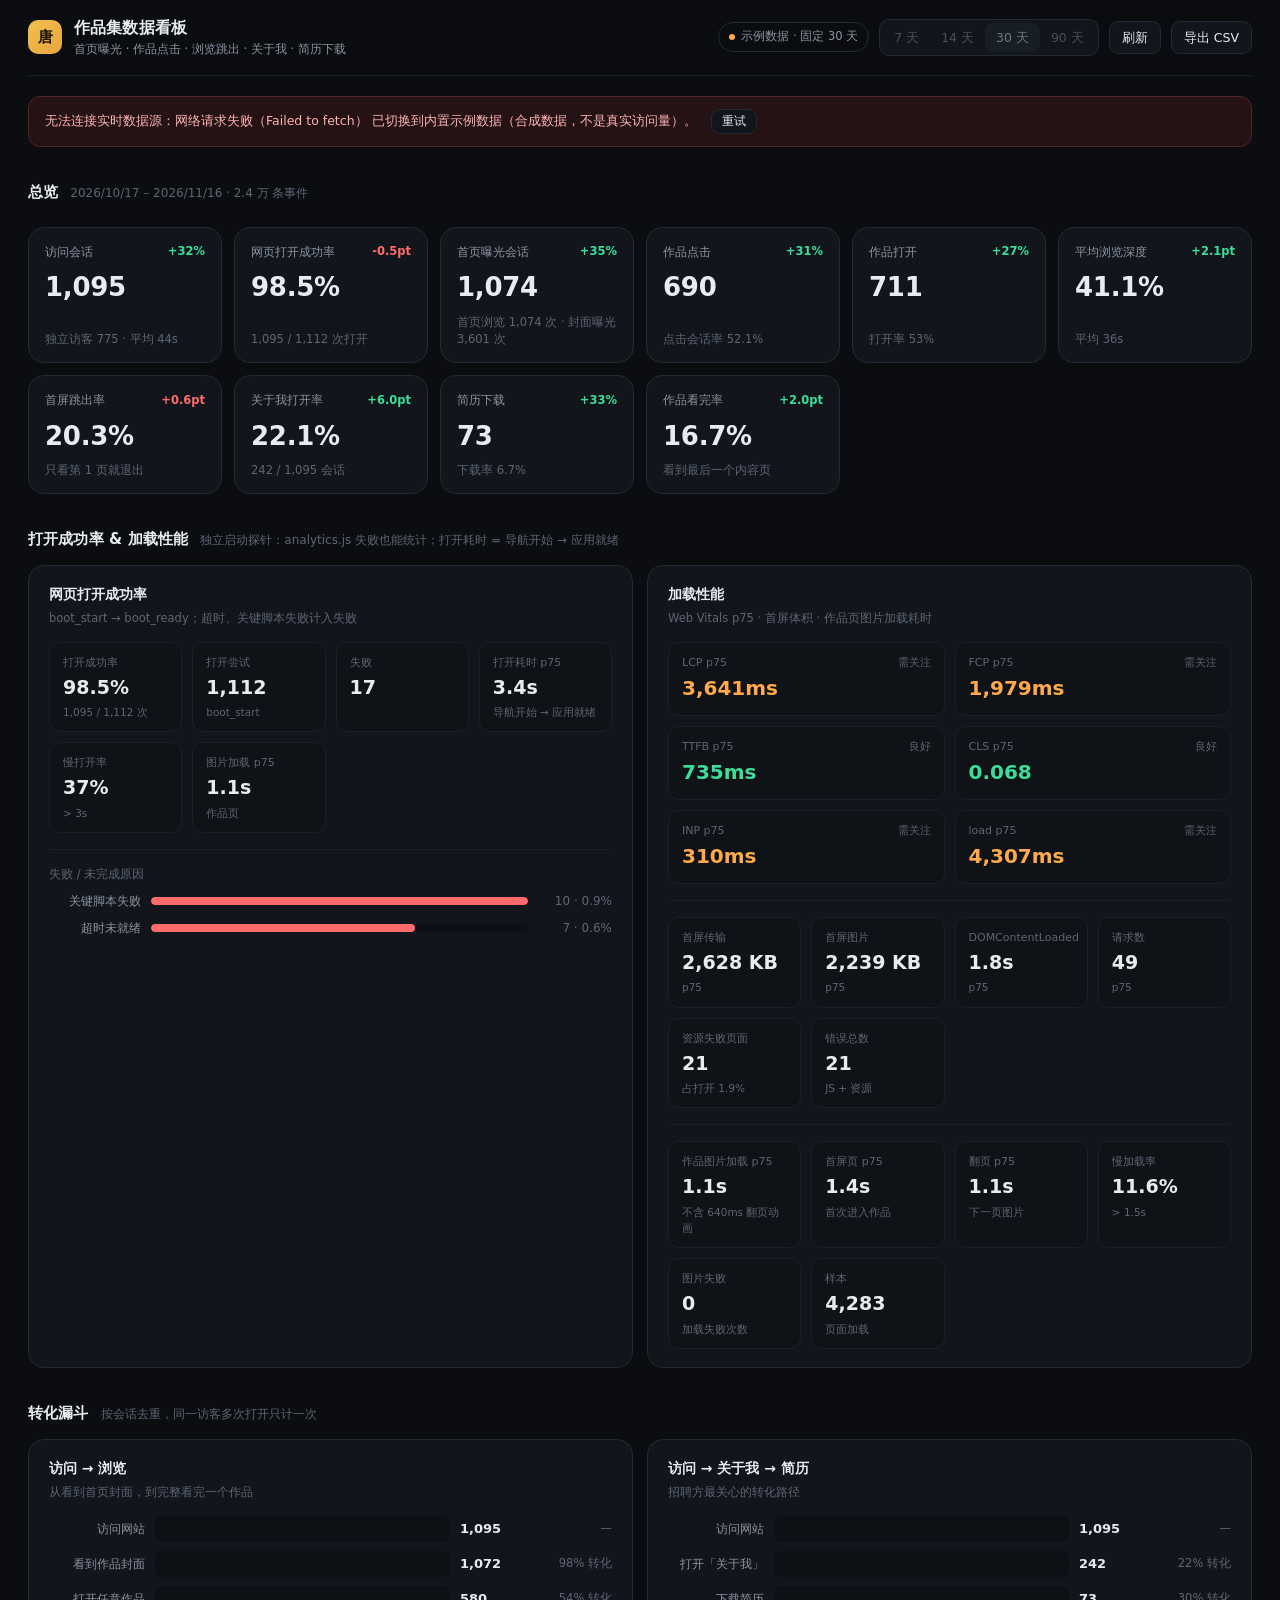
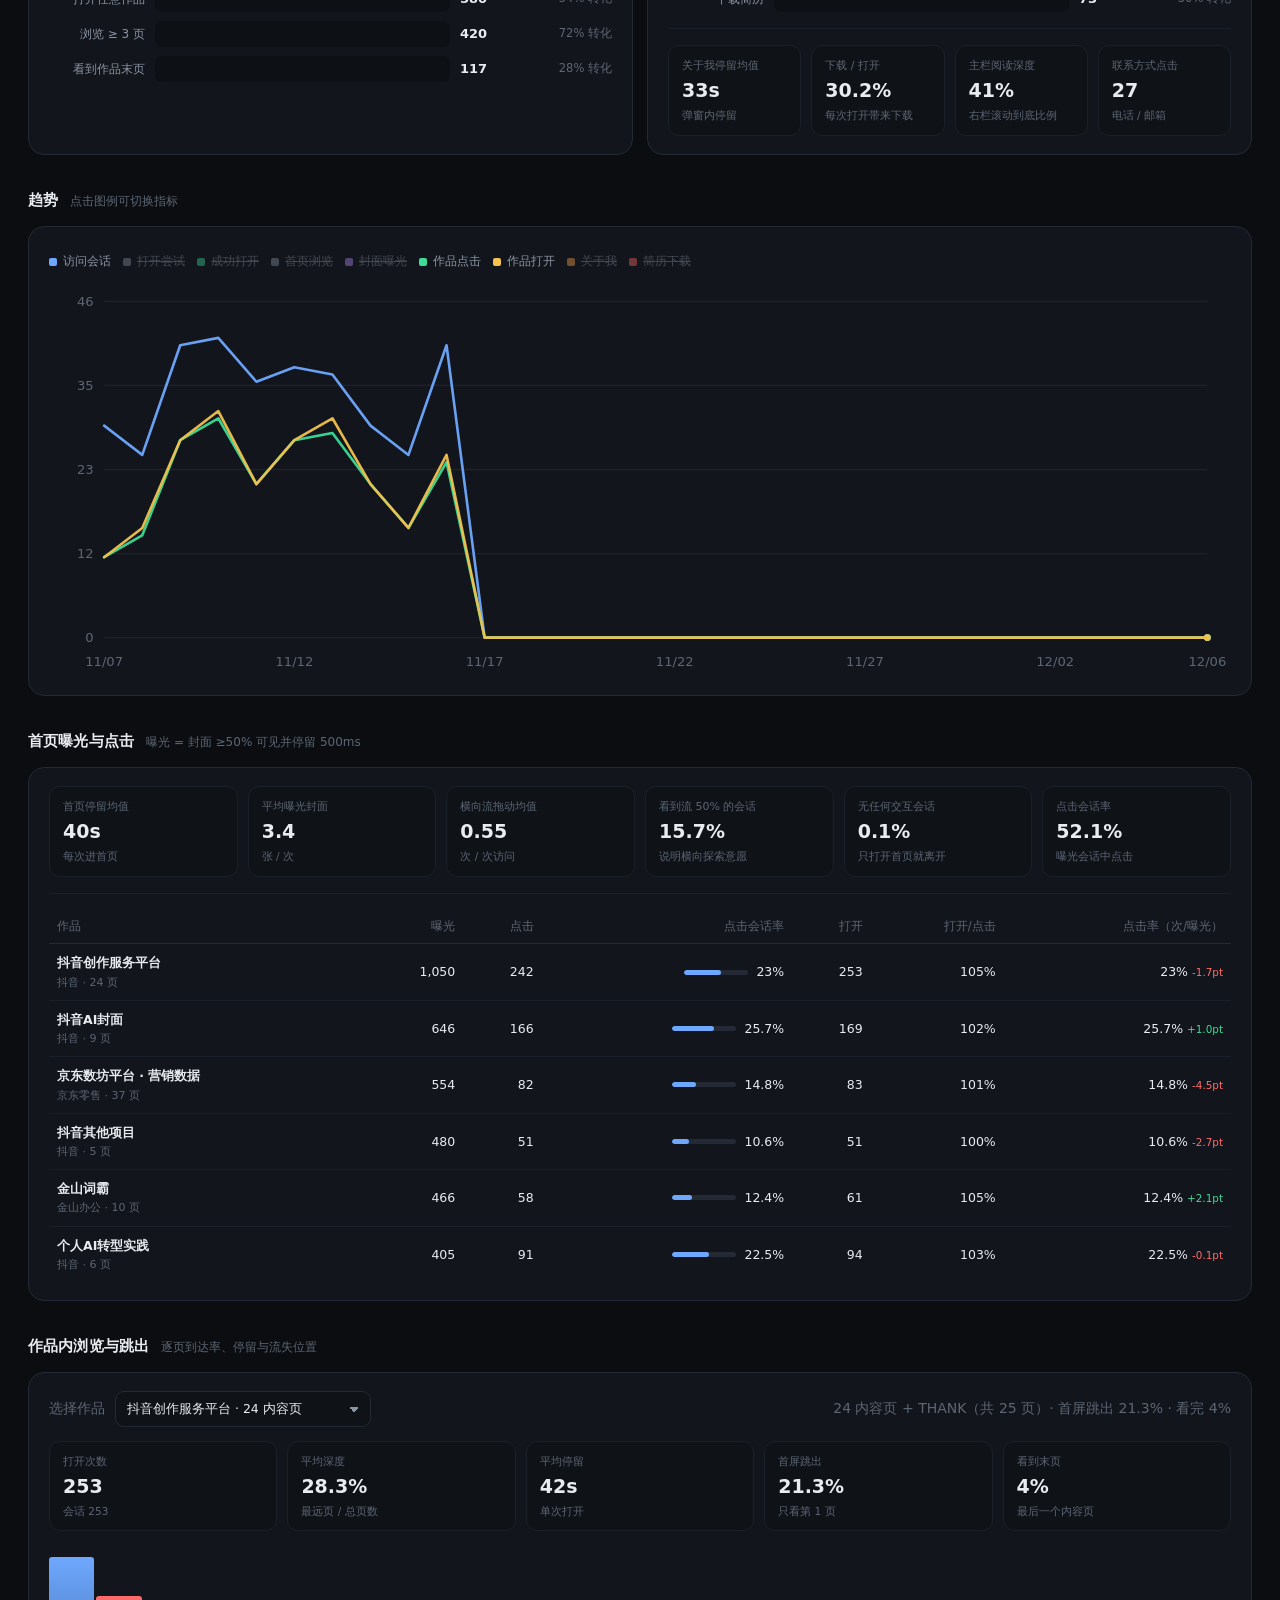
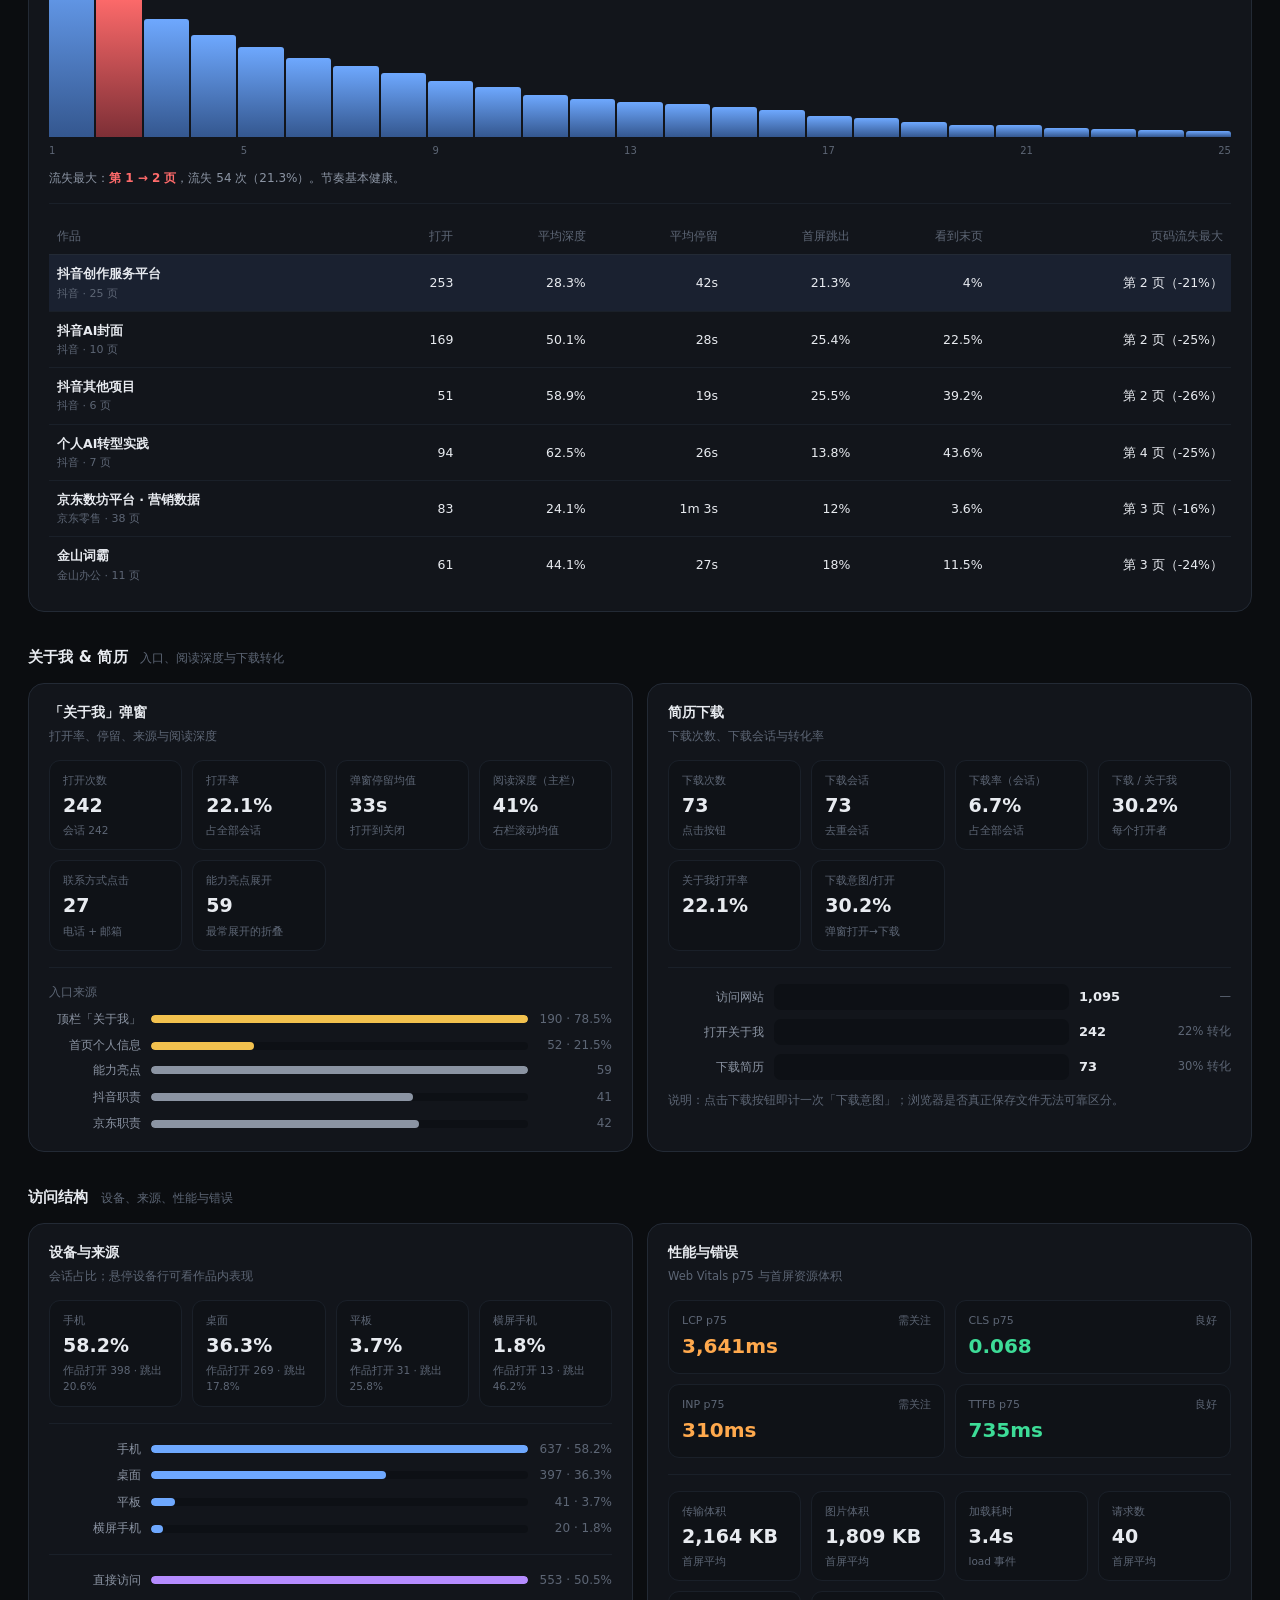
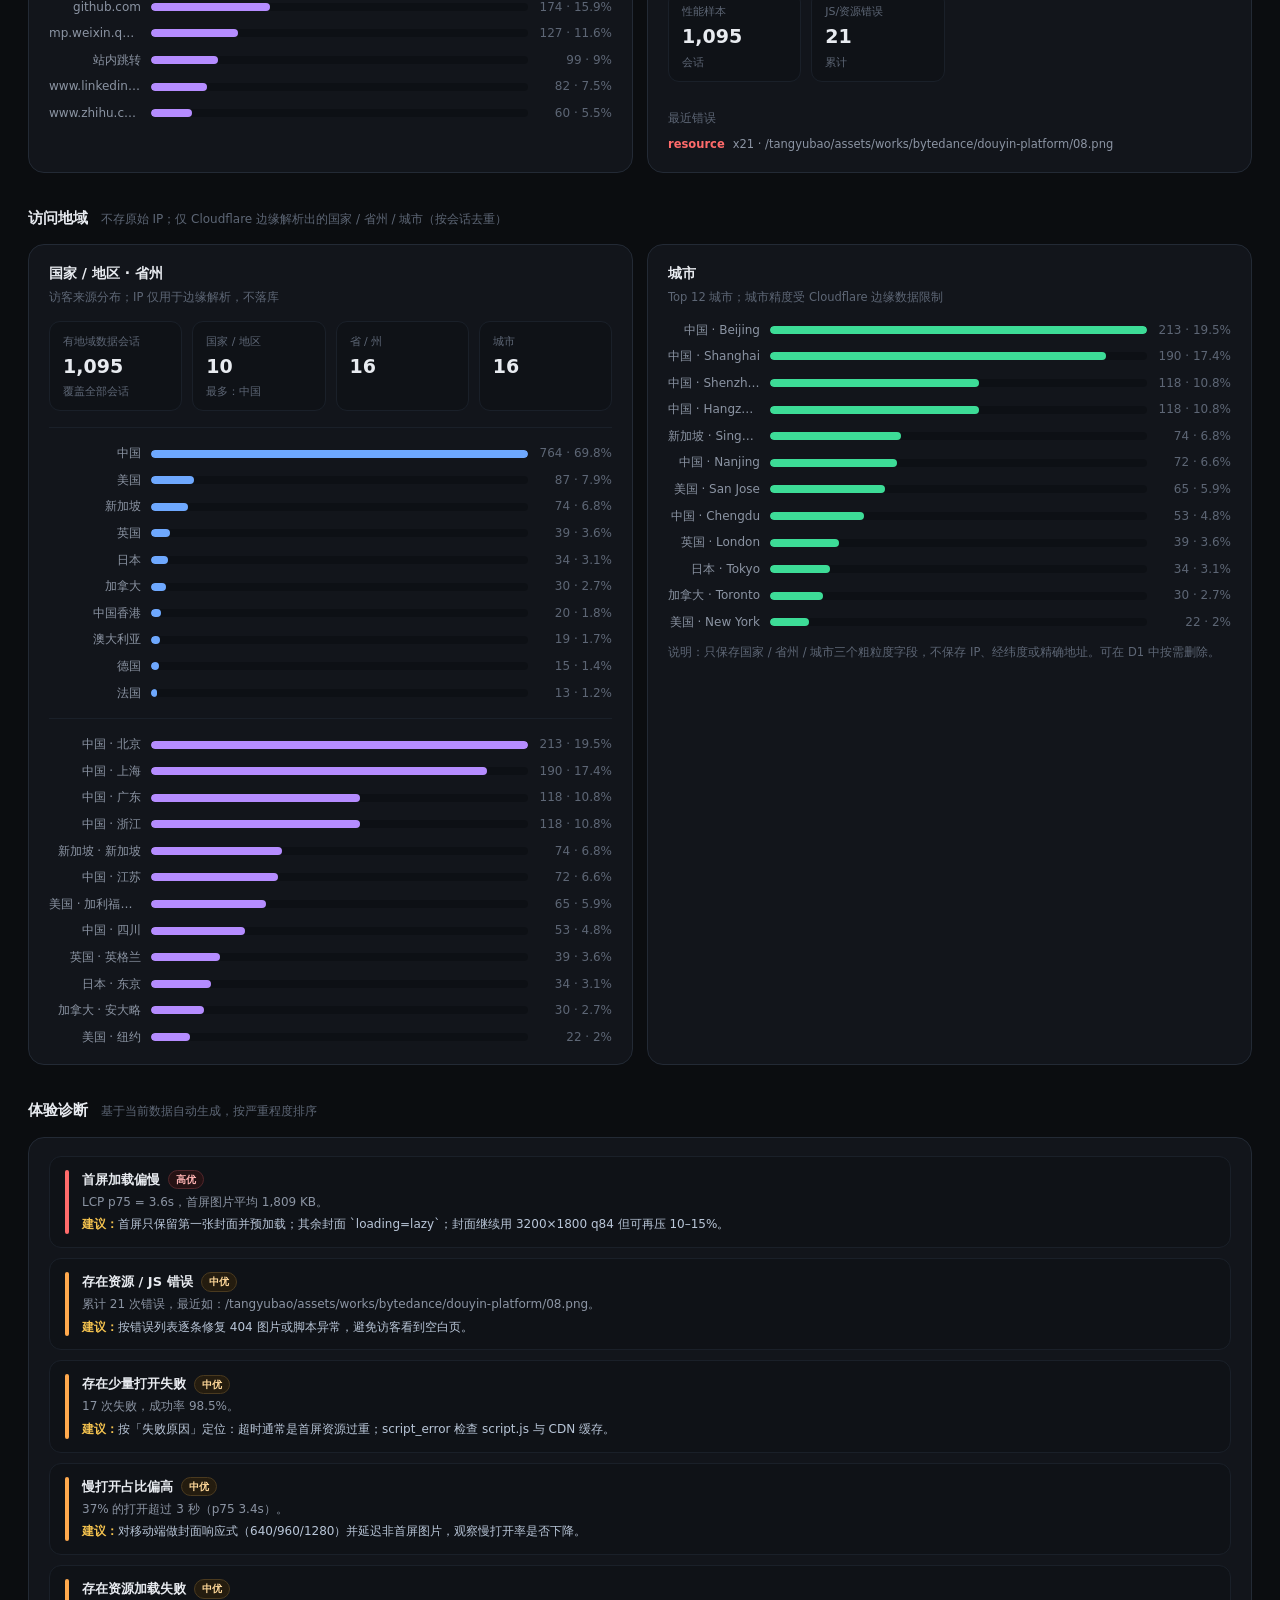
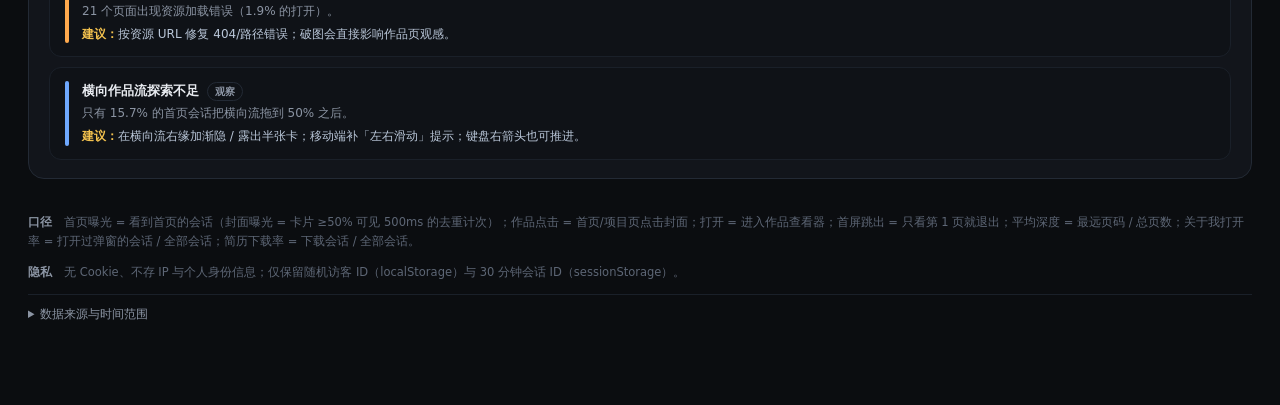
==== commit ef2ba3b0: "看板令牌改用页面内联输入框，修复 prompt() is not supported. 站主浏览器（内嵌 webview）不支持 window.prompt，看板拿到 401 后弹窗直接 抛异常，令牌" ====
--- a/analytics/dashboard.html
+++ b/analytics/dashboard.html
@@ -85,6 +85,13 @@
   .loading-note { font-size: 11.5px; color: var(--dim); max-width: 520px; text-align: center; line-height: 1.6; }
   .badge.stale::before { background: var(--accent); }
   .notice .btn { margin-left: 10px; padding: 3px 10px; font-size: 11.5px; }
+  .token-form { display: inline-flex; align-items: center; gap: 8px; flex-wrap: wrap; margin-left: 10px; }
+  .token-form input {
+    width: 250px; max-width: 60vw; padding: 5px 10px; border-radius: 9px;
+    border: 1px solid #51262b; background: #1b0f11; color: var(--text);
+    font: inherit; font-size: 12.5px;
+  }
+  .token-form input:focus { outline: 2px solid var(--accent); outline-offset: 1px; }
   .spinner {
     width: 26px; height: 26px; border-radius: 50%;
     border: 2px solid #2a3340; border-top-color: var(--accent);
@@ -486,6 +493,7 @@
     demo: false,
     cached: false,
     latency: 0,
+    token: "",
     error: "",
     projectKey: "",
     trend: { sessions: true, boot_attempts: false, boot_success: false, home_views: false, impressions: false, card_clicks: true, viewer_opens: true, about_opens: false, resume_downloads: false }
@@ -627,6 +635,23 @@
     els.notice.innerHTML = html ? '<div class="notice' + (isError ? " error" : "") + '">' + html + "</div>" : "";
   }
 
+  // `window.prompt` is missing in some embedded webviews ("prompt() is not
+  // supported"), so the token is asked for with an inline form instead of a
+  // blocking dialog — same tab, no navigation, works everywhere.
+  function showTokenForm(message) {
+    els.notice.innerHTML = '<div class="notice error">' + esc(message) +
+      '<form class="token-form" data-token-form autocomplete="off">' +
+      '<input type="password" name="token" placeholder="粘贴 DASHBOARD_TOKEN" aria-label="看板访问令牌" autocomplete="off" spellcheck="false">' +
+      '<button type="submit" class="btn">连接</button>' +
+      '</form></div>';
+    var input = els.notice.querySelector("input[name=token]");
+    if (input) { try { input.focus(); } catch (error) { /* ignore */ } }
+  }
+
+  function plainMessage(message) {
+    return String(message == null ? "" : message).replace(/[。.;；\s]+$/, "");
+  }
+
   /* The summary request crosses the border to workers.dev. On some networks that
    * connection stalls instead of failing, and this dashboard used to sit on
    * 「正在读取数据…」 for ever because fetch() had no deadline. Every attempt now
@@ -706,32 +731,34 @@
     state.demo = true;
     state.data = window.SAMPLE_SUMMARY;
     state.error = message || "";
-    if (message) setNotice(esc(message) + " 已切换到内置示例数据（合成数据，不是真实访问量）。" + retryControl(), Boolean(isError));
+    if (message) setNotice(esc(plainMessage(message)) + " 已切换到内置示例数据（合成数据，不是真实访问量）。" + retryControl(), Boolean(isError));
     else setNotice("当前展示的是<strong>内置示例数据</strong>（合成数据，用于演示看板与验证口径）。接入真实的 <code>/api/summary</code> 后这里会显示实时数据。");
     return true;
   }
 
   function authToken() {
-    // Priority: explicit ?token= / #token= (lets a bookmarked one-click URL
-    // override an old token) → sessionStorage from a previous entry.
+    // Priority: in-memory (typed into the inline form) → explicit ?token= / #token=
+    // (a bookmarked one-click URL overrides an old token) → sessionStorage.
     var fromHash = hashParams.get("token") || "";
     var fromQuery = params.get("token") || "";
     var candidate = fromHash || fromQuery;
+    if (candidate) {
+      storeToken(candidate);
+      return candidate;
+    }
+    if (state.token) return state.token;
     try {
-      if (candidate) {
-        sessionStorage.setItem("pf_dash_token", candidate);
-        return candidate;
-      }
       return sessionStorage.getItem("pf_dash_token") || "";
     } catch (error) {
-      return candidate;
+      return "";
     }
   }
   function storeToken(token) {
-    try { sessionStorage.setItem("pf_dash_token", token); } catch (error) { /* ignore */ }
-  }
-
-  async function fetchRemote(days, retry) {
+    state.token = token;
+    try { sessionStorage.setItem("pf_dash_token", token); } catch (error) { /* sessionStorage may be unavailable */ }
+  }
+
+  async function fetchRemote(days) {
     var base = REMOTE_BASE || "";
     var url = base + "/api/summary?days=" + days;
     var headers = {};
@@ -755,14 +782,9 @@
       clearTimeout(timer);
     }
     if (response.status === 401 || response.status === 503) {
-      if (!retry) {
-        var entered = window.prompt("请输入看板访问令牌（Worker 的 DASHBOARD_TOKEN）：", "");
-        if (entered) {
-          storeToken(entered.trim());
-          return fetchRemote(days, true);
-        }
-      }
-      throw new Error("需要看板访问令牌（401/503）");
+      var authError = new Error("需要看板访问令牌（401/503）");
+      authError.code = "AUTH_REQUIRED";
+      throw authError;
     }
     if (!response.ok) throw new Error("数据接口返回 HTTP " + response.status);
     return response.json();
@@ -826,7 +848,22 @@
       paint();
     } catch (error) {
       if (seq !== loadSeq) return; // 同上：只让最新一次刷新决定界面状态
-      var message = "无法连接实时数据源：" + (error.message || error);
+      if (error && error.code === "AUTH_REQUIRED") {
+        var hadToken = Boolean(authToken());
+        var authReason = hadToken
+          ? "看板访问令牌无效或已失效（接口返回 401）。重新粘贴 DASHBOARD_TOKEN 后点「连接」，也可用 dashboard.html#token=… 打开。"
+          : "数据接口需要看板访问令牌（401/503）。粘贴 DASHBOARD_TOKEN 后点「连接」，也可用 dashboard.html#token=… 打开。";
+        if (state.data && !state.demo) {
+          els.sourceBadge.className = "badge offline";
+          els.sourceBadge.textContent = "需要令牌";
+          els.loading.hidden = true;
+        } else if (applyDemo("无法连接实时数据源：需要看板访问令牌。", true)) {
+          paint();
+        }
+        showTokenForm(authReason);
+        return;
+      }
+      var message = "无法连接实时数据源：" + plainMessage(error && (error.message || error));
       if (state.data && !state.demo) {
         // Something usable is already on screen — keep it, say why, offer a retry.
         els.sourceBadge.className = "badge offline";
@@ -1533,6 +1570,20 @@
   document.addEventListener("click", function (event) {
     if (event.target && event.target.closest && event.target.closest("[data-retry]")) load();
   });
+  // Inline token form: replaces window.prompt, which some embedded browsers lack.
+  document.addEventListener("submit", function (event) {
+    var form = event.target;
+    if (!form || !form.closest || !form.closest("[data-token-form]")) return;
+    event.preventDefault();
+    var input = form.querySelector("input[name=token]");
+    var value = input ? String(input.value || "").trim() : "";
+    if (!value) {
+      if (input) input.focus();
+      return;
+    }
+    storeToken(value);
+    load();
+  });
   window.addEventListener("resize", function () {
     if (!state.data) return;
     clearTimeout(window.__dashResize);
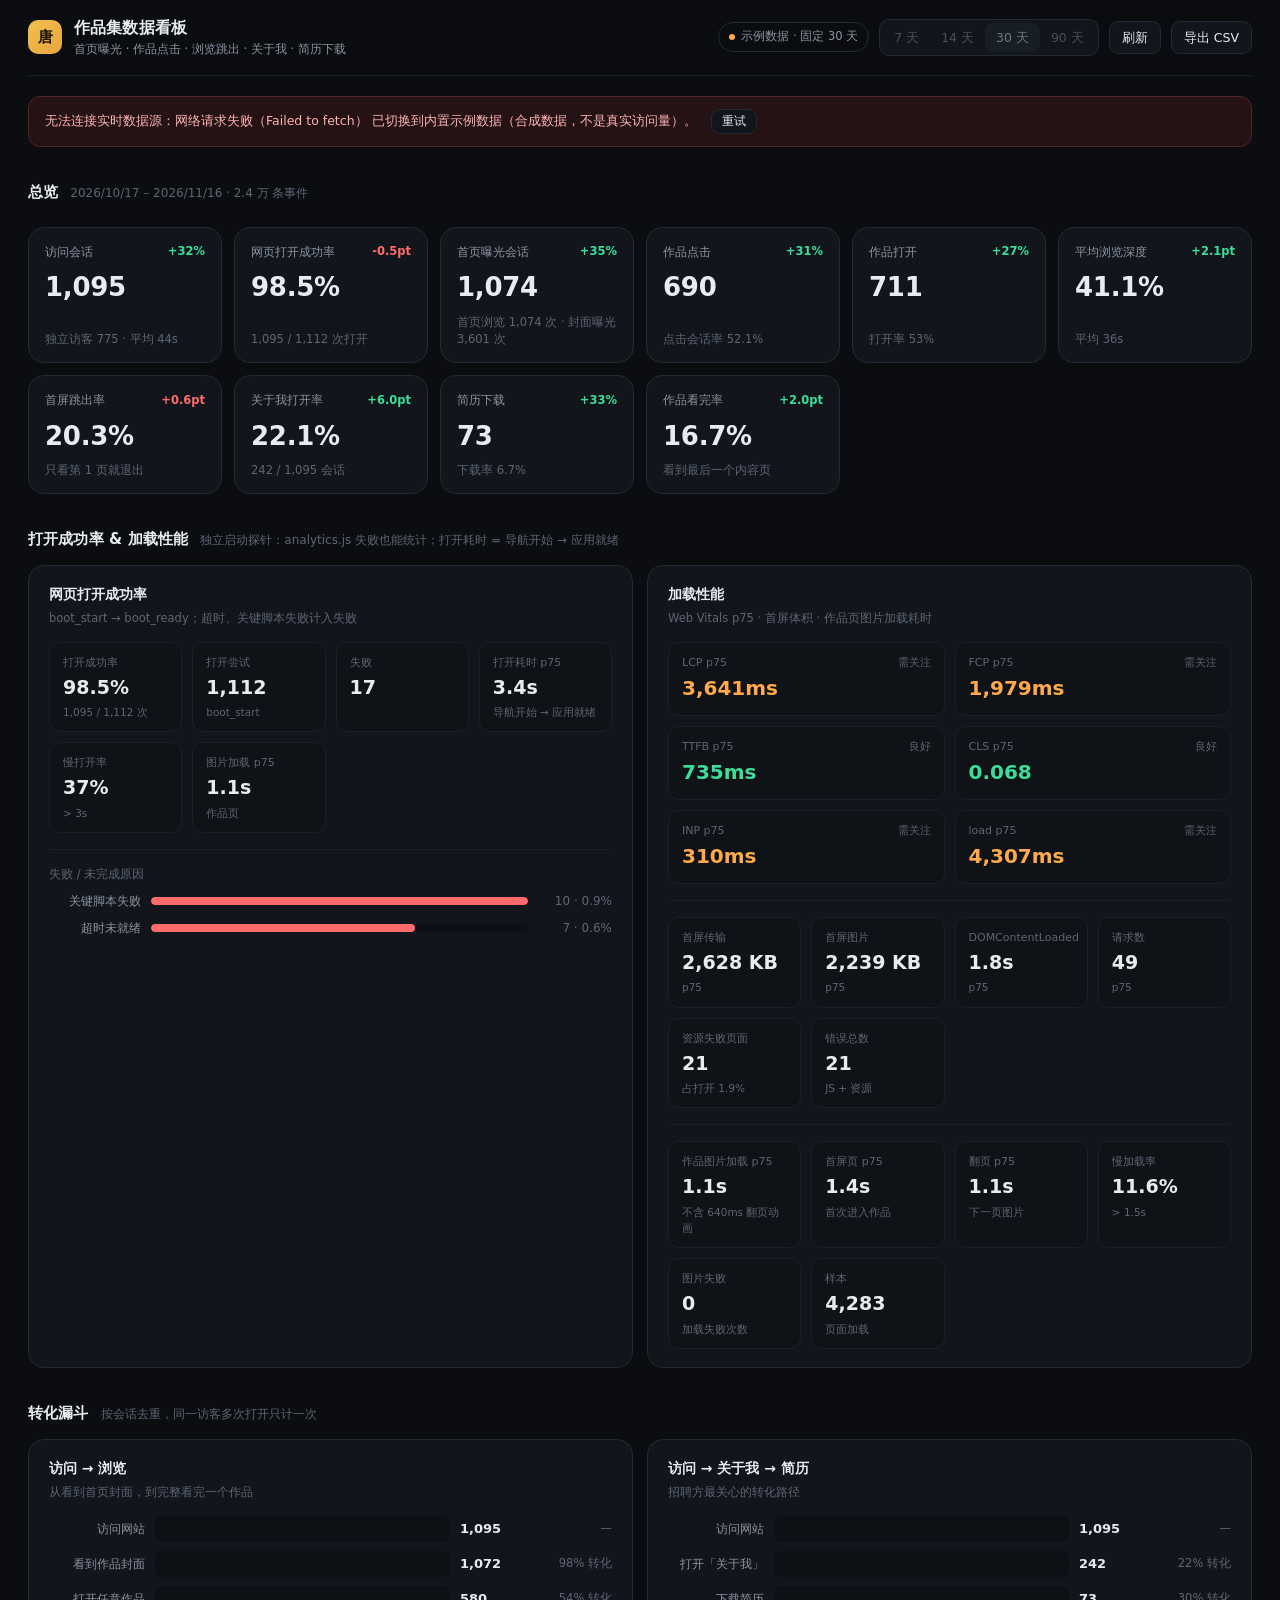
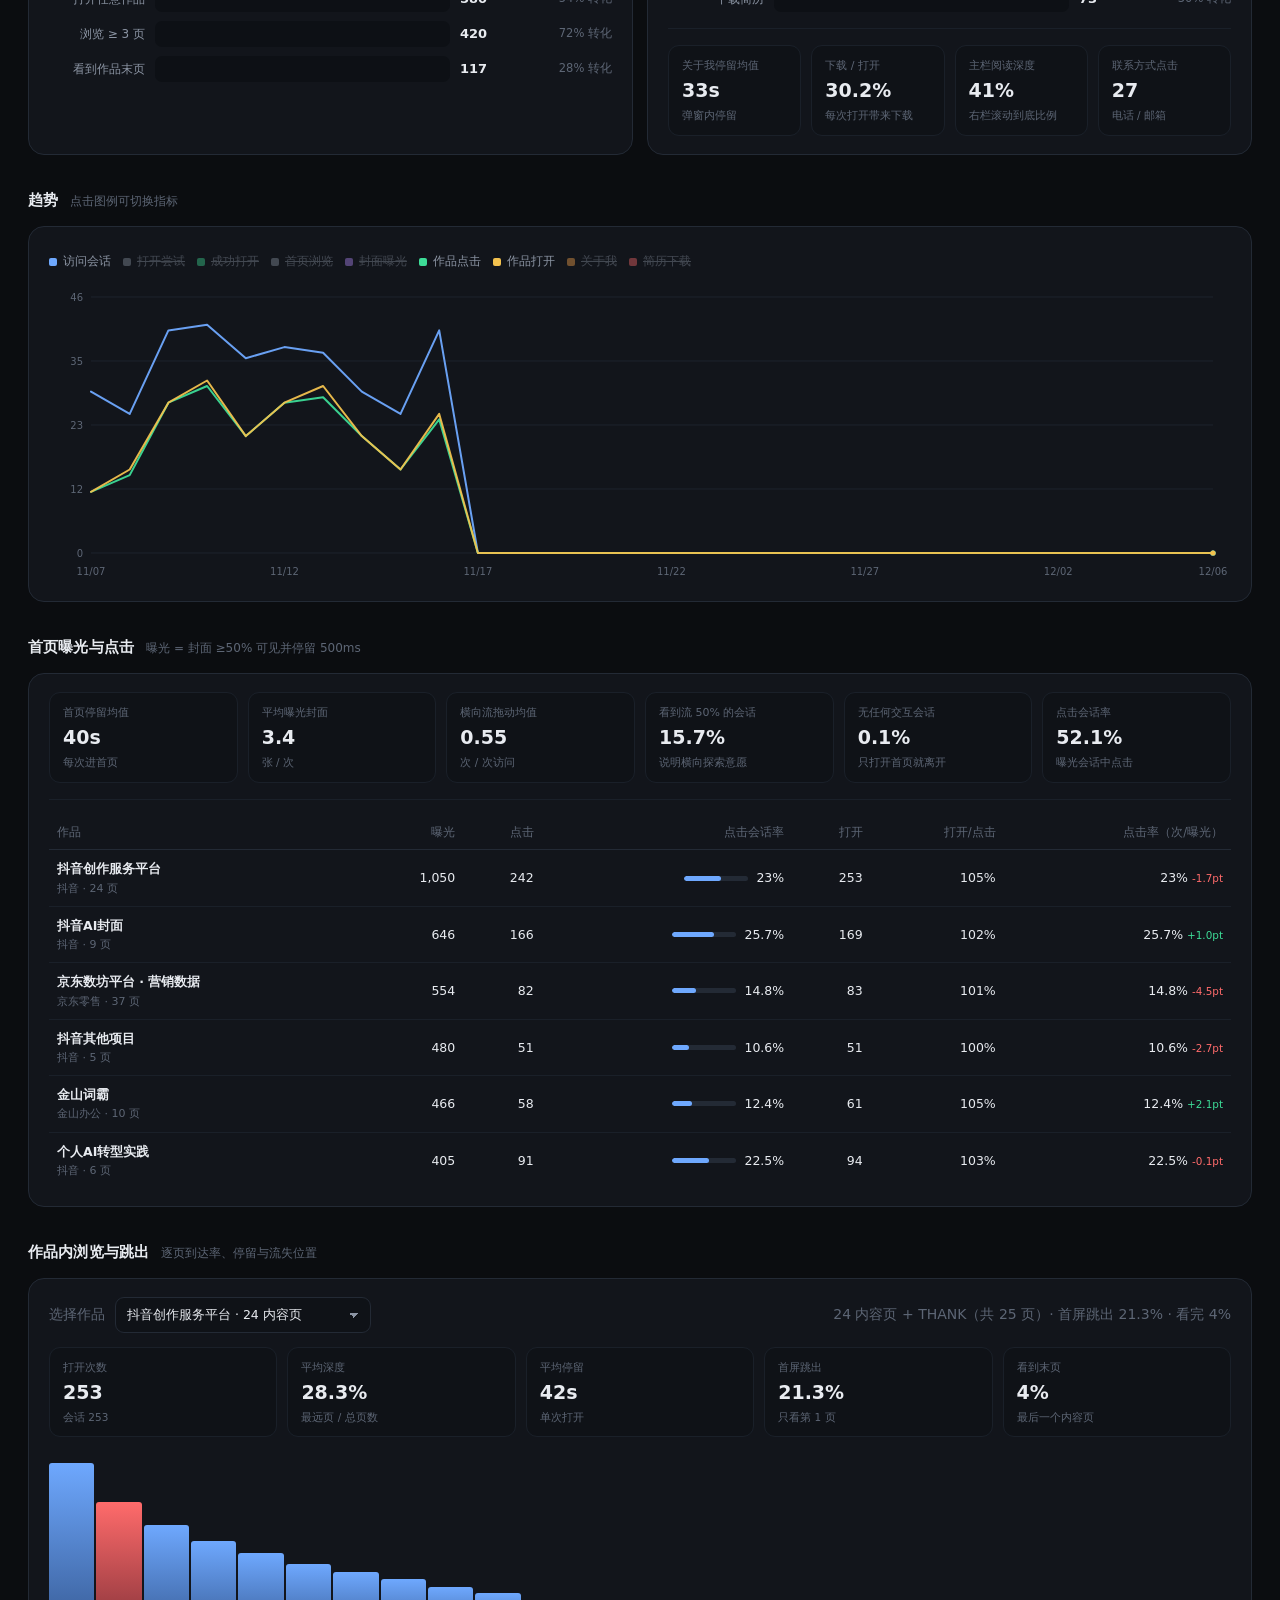
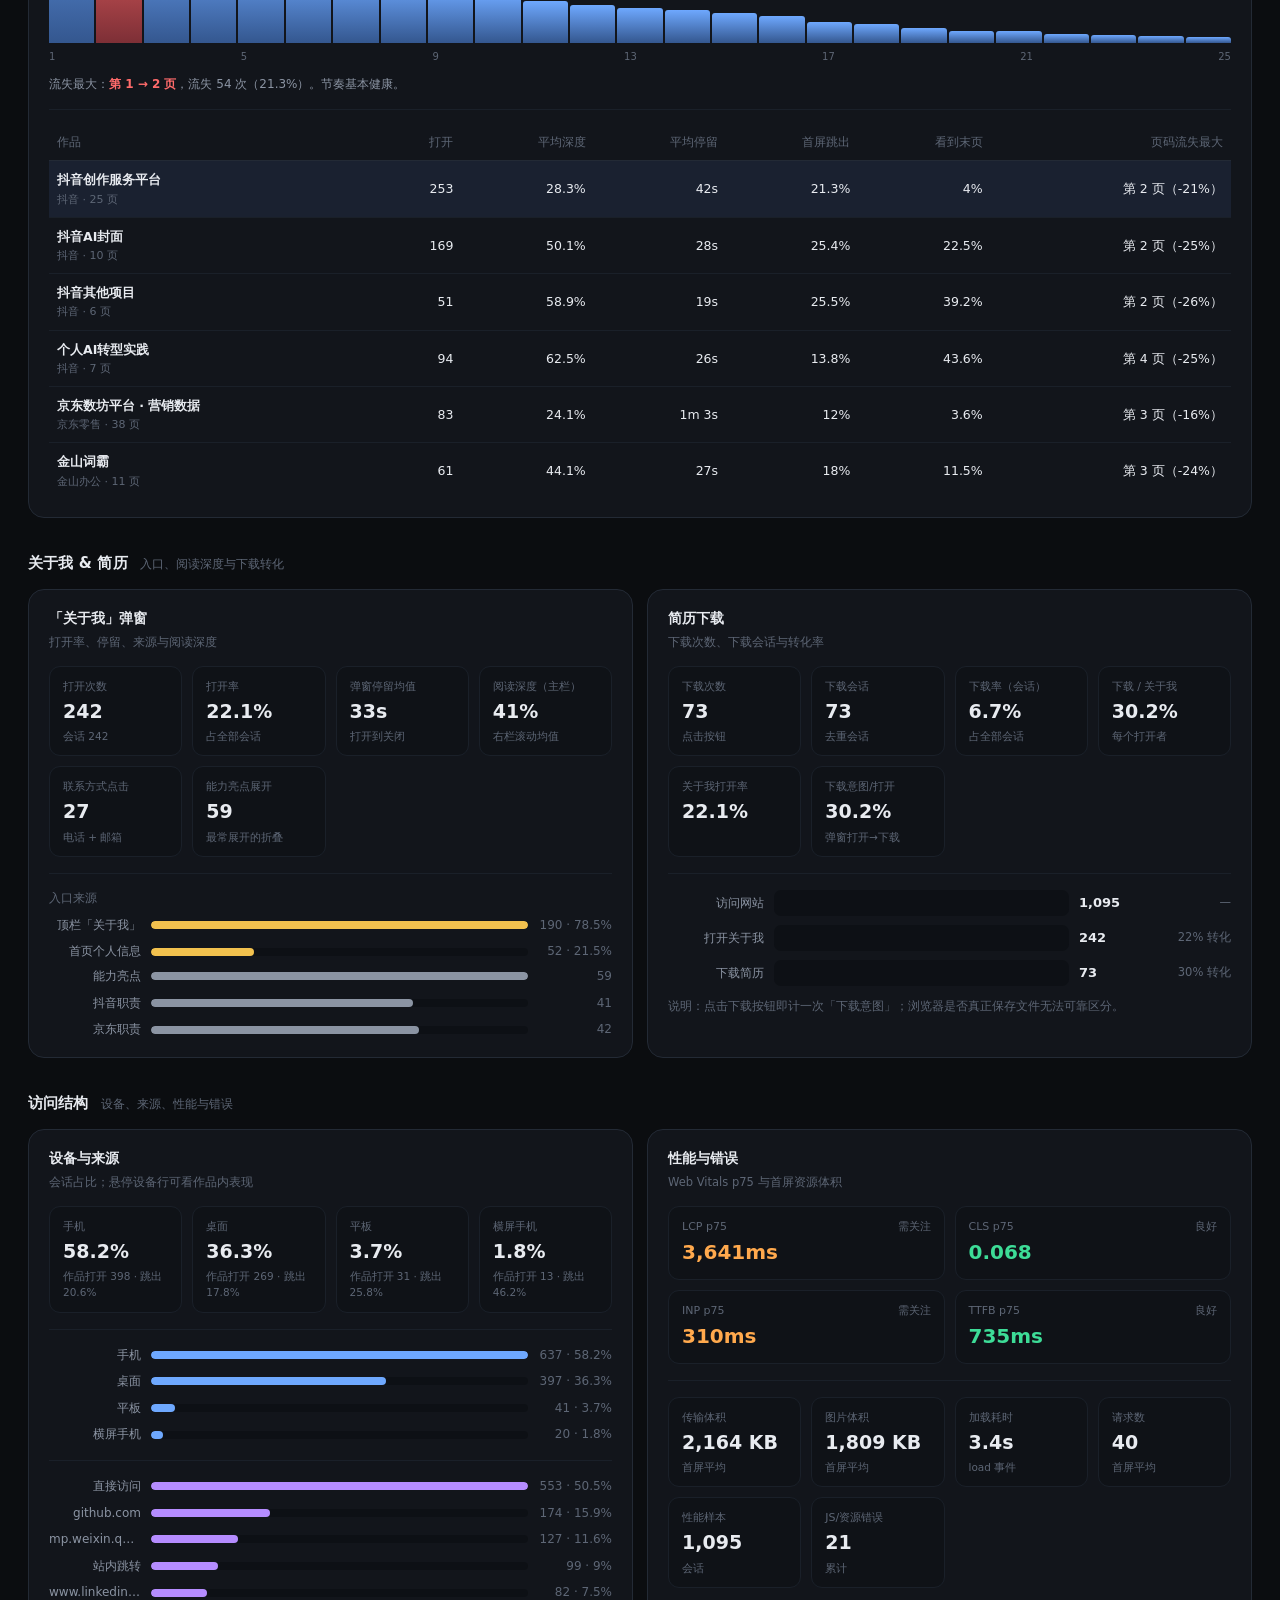
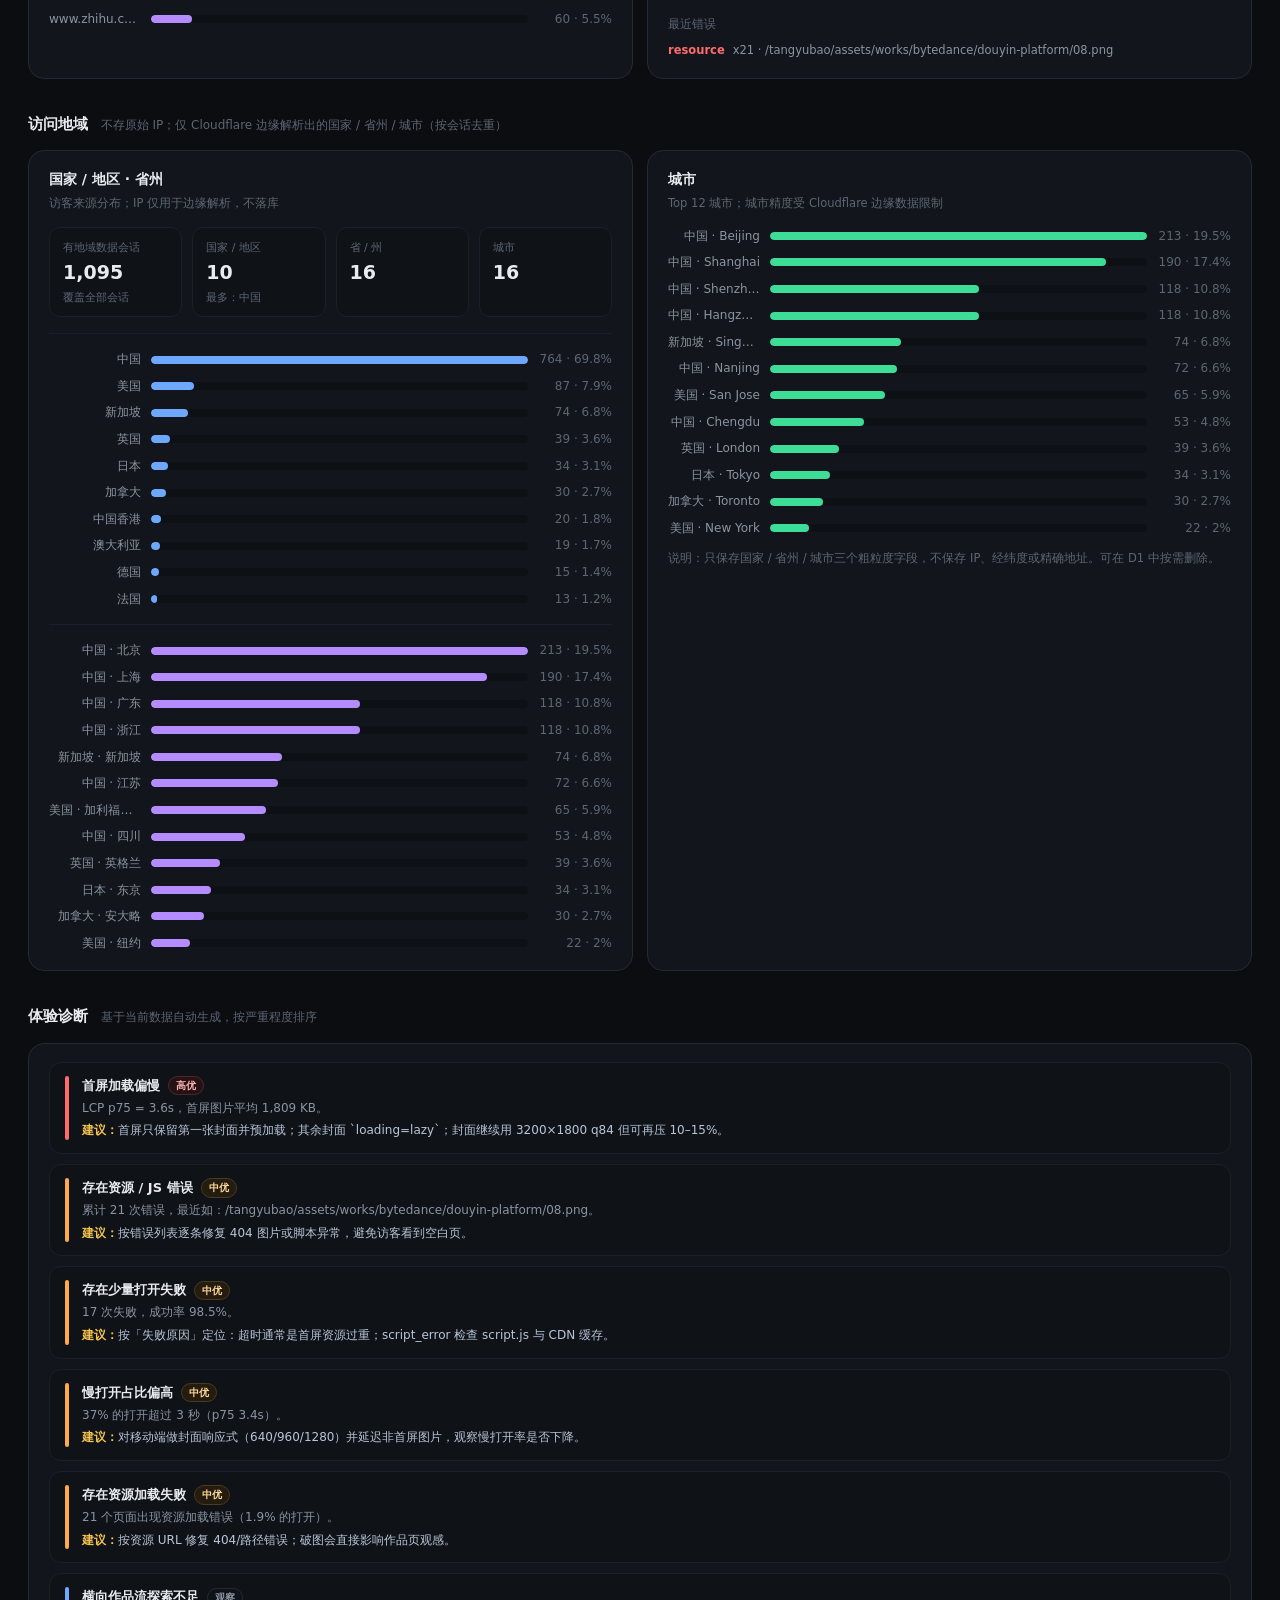
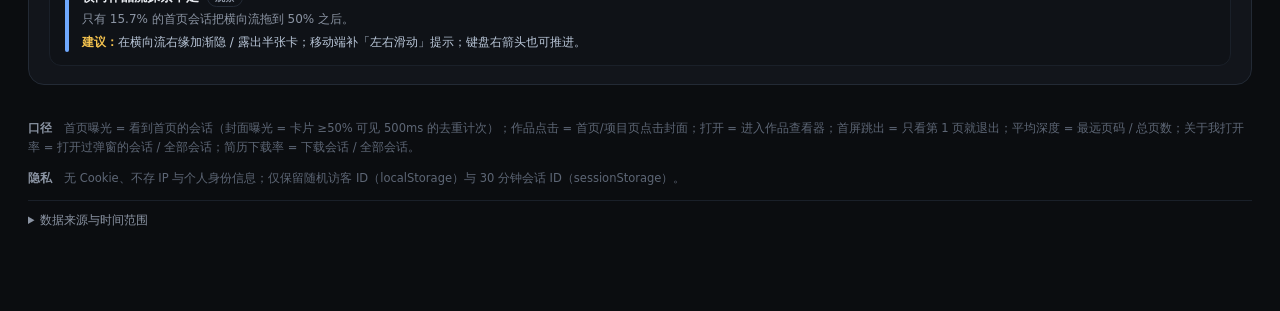
==== commit 4fb2a412: "修复看板拿到真实数据后渲染崩溃（per_open 取错对象），并让各板块独立容错 现象：令牌通了、请求 200，但页面报 「无法连接实时数据源：Cannot read properties of un" ====
--- a/analytics/dashboard.html
+++ b/analytics/dashboard.html
@@ -794,12 +794,14 @@
     document.querySelectorAll("[data-days]").forEach(function (button) {
       button.disabled = state.demo;
     });
-    if (!state.projectKey && state.data.current.projects.length) {
-      state.projectKey = state.data.current.projects[0].key;
-    }
-    render();
+    var projects = (state.data.current && state.data.current.projects) || [];
+    if (!state.projectKey && projects.length) {
+      state.projectKey = projects[0].key;
+    }
+    // 先把内容区显示出来，再渲染各板块：即使某一块抛错，其它板块也不至于整页空白
     els.loading.hidden = true;
     els.content.hidden = false;
+    render();
   }
 
   var loadSeq = 0;
@@ -834,10 +836,12 @@
     }
 
     var startedAt = Date.now();
+    var fetched = false;
     try {
       var data = await fetchRemote(state.days);
       if (seq !== loadSeq) return; // 新的刷新已经开始，丢弃这次迟到的结果
       if (!data || !data.current) throw new Error("数据格式不正确");
+      fetched = true;
       state.demo = false;
       state.cached = false;
       state.data = data;
@@ -863,7 +867,9 @@
         showTokenForm(authReason);
         return;
       }
-      var message = "无法连接实时数据源：" + plainMessage(error && (error.message || error));
+      // 请求成功但渲染抛错时不要把话说成「连不上数据源」
+      var message = (fetched ? "数据已获取，但看板渲染出错：" : "无法连接实时数据源：") +
+        plainMessage(error && (error.message || error));
       if (state.data && !state.demo) {
         // Something usable is already on screen — keep it, say why, offer a retry.
         els.sourceBadge.className = "badge offline";
@@ -880,12 +886,28 @@
 
   /* ---------------------------------------------------------------- render */
 
+  /* 单个板块渲染失败不应该让整页黑掉：缺字段（Worker/看板版本不一致、
+   * 某段聚合为空）时只跳过这一块，并在页面顶部提示哪一块没画出来。 */
+  var sectionFailures = [];
+  function safeSection(label, run) {
+    try {
+      run();
+    } catch (error) {
+      sectionFailures.push(label + "：" + ((error && error.message) || error));
+      if (window.console && console.warn) console.warn("[dashboard] " + label + " 渲染失败", error);
+    }
+  }
+
   function render() {
     var data = state.data;
     var current = data.current;
     var previous = data.previous || { overview: {}, projects: [] };
-    var o = current.overview;
+    var o = current.overview || {};
     var p = previous.overview || {};
+    var about = current.about || {};
+    var actions = current.actions || {};
+    var funnels = current.funnel || {};
+    sectionFailures = [];
 
     els.sourceBadge.className = "badge" + (state.demo ? " demo" : (state.cached ? " stale" : ""));
     els.sourceBadge.textContent = state.demo
@@ -896,51 +918,64 @@
           ? " · " + (state.latency < 1000 ? Math.round(state.latency) + "ms" : (state.latency / 1000).toFixed(1) + "s")
           : ""));
 
-    var rangeFrom = current.meta.from ? new Date(current.meta.from).toLocaleDateString("zh-CN") : "";
-    var rangeTo = current.meta.to ? new Date(current.meta.to).toLocaleDateString("zh-CN") : "";
+    var rangeFrom = current.meta && current.meta.from ? new Date(current.meta.from).toLocaleDateString("zh-CN") : "";
+    var rangeTo = current.meta && current.meta.to ? new Date(current.meta.to).toLocaleDateString("zh-CN") : "";
     els.rangeHint.textContent = rangeFrom ? rangeFrom + " – " + rangeTo + " · " + fmtNum(current.meta.event_count) + " 条事件" : "";
 
     var sessions = o.sessions || 0;
     var boot = current.boot || { attempts: 0, successes: 0 };
     var previousBoot = previous.boot || {};
-    var kpiRows = [
-      kpi("访问会话", fmtNum(sessions), "独立访客 " + fmtNum(o.visitors) + " · 平均 " + fmtMs(o.avg_session_ms), delta(o.sessions, p.sessions, "count", "up")),
-      kpi("网页打开成功率", boot.attempts ? fmtPct(boot.success_rate) : "—",
-        boot.attempts ? fmtNum(boot.successes) + " / " + fmtNum(boot.attempts) + " 次打开" : "等待新数据",
-        delta(boot.success_rate, previousBoot.success_rate, "rate", "up")),
-      kpi("首页曝光会话", fmtNum(o.home_sessions), "首页浏览 " + fmtNum(o.home_views) + " 次 · 封面曝光 " + fmtNum(o.impressions) + " 次", delta(o.home_sessions, p.home_sessions, "count", "up")),
-      kpi("作品点击", fmtNum(o.card_clicks), "点击会话率 " + fmtPct(o.click_session_rate), delta(o.card_clicks, p.card_clicks, "count", "up")),
-      kpi("作品打开", fmtNum(o.viewer_opens), "打开率 " + fmtPct(sessions ? (o.viewer_sessions / sessions) * 100 : 0), delta(o.viewer_opens, p.viewer_opens, "count", "up")),
-      kpi("平均浏览深度", fmtPct(o.viewer_avg_depth_pct), "平均 " + fmtMs(o.viewer_avg_ms), delta(o.viewer_avg_depth_pct, p.viewer_avg_depth_pct, "rate", "up")),
-      kpi("首屏跳出率", fmtPct(o.viewer_bounce_rate), "只看第 1 页就退出", delta(o.viewer_bounce_rate, p.viewer_bounce_rate, "rate", "down")),
-      kpi("关于我打开率", fmtPct(o.about_open_rate), fmtNum(o.about_open_sessions) + " / " + fmtNum(sessions) + " 会话", delta(o.about_open_rate, p.about_open_rate, "rate", "up")),
-      kpi("简历下载", fmtNum(o.resume_downloads), "下载率 " + fmtPct(o.resume_download_rate), delta(o.resume_downloads, p.resume_downloads, "count", "up")),
-      kpi("作品看完率", fmtPct(o.viewer_completion_rate), "看到最后一个内容页", delta(o.viewer_completion_rate, p.viewer_completion_rate, "rate", "up"))
-    ];
-    els.kpis.innerHTML = kpiRows.join("");
-    renderBootAndPerf(current);
-
-    funnel(els.funnelBrowse, current.funnel.browse, "");
-    funnel(els.funnelConvert, current.funnel.convert, "convert");
-    els.convertExtras.innerHTML = [
-      stat("关于我停留均值", fmtMs(current.about.avg_ms), "弹窗内停留"),
-      stat("下载 / 打开", fmtPct(current.about.per_open), "每次打开带来下载"),
-      stat("主栏阅读深度", fmtPct(current.about.avg_main_scroll), "右栏滚动到底比例"),
-      stat("联系方式点击", fmtNum(current.actions.contact_clicks), "电话 / 邮箱")
-    ].join("");
-
-    renderTrend(current);
-    renderHome(current, previous);
-    renderViewer(current);
-    renderAbout(current);
-    renderStructure(current);
-    renderGeo(current);
-    renderInsights(current, previous);
+
+    safeSection("总览 KPI", function () {
+      var kpiRows = [
+        kpi("访问会话", fmtNum(sessions), "独立访客 " + fmtNum(o.visitors) + " · 平均 " + fmtMs(o.avg_session_ms), delta(o.sessions, p.sessions, "count", "up")),
+        kpi("网页打开成功率", boot.attempts ? fmtPct(boot.success_rate) : "—",
+          boot.attempts ? fmtNum(boot.successes) + " / " + fmtNum(boot.attempts) + " 次打开" : "等待新数据",
+          delta(boot.success_rate, previousBoot.success_rate, "rate", "up")),
+        kpi("首页曝光会话", fmtNum(o.home_sessions), "首页浏览 " + fmtNum(o.home_views) + " 次 · 封面曝光 " + fmtNum(o.impressions) + " 次", delta(o.home_sessions, p.home_sessions, "count", "up")),
+        kpi("作品点击", fmtNum(o.card_clicks), "点击会话率 " + fmtPct(o.click_session_rate), delta(o.card_clicks, p.card_clicks, "count", "up")),
+        kpi("作品打开", fmtNum(o.viewer_opens), "打开率 " + fmtPct(sessions ? (o.viewer_sessions / sessions) * 100 : 0), delta(o.viewer_opens, p.viewer_opens, "count", "up")),
+        kpi("平均浏览深度", fmtPct(o.viewer_avg_depth_pct), "平均 " + fmtMs(o.viewer_avg_ms), delta(o.viewer_avg_depth_pct, p.viewer_avg_depth_pct, "rate", "up")),
+        kpi("首屏跳出率", fmtPct(o.viewer_bounce_rate), "只看第 1 页就退出", delta(o.viewer_bounce_rate, p.viewer_bounce_rate, "rate", "down")),
+        kpi("关于我打开率", fmtPct(o.about_open_rate), fmtNum(o.about_open_sessions) + " / " + fmtNum(sessions) + " 会话", delta(o.about_open_rate, p.about_open_rate, "rate", "up")),
+        kpi("简历下载", fmtNum(o.resume_downloads), "下载率 " + fmtPct(o.resume_download_rate), delta(o.resume_downloads, p.resume_downloads, "count", "up")),
+        kpi("作品看完率", fmtPct(o.viewer_completion_rate), "看到最后一个内容页", delta(o.viewer_completion_rate, p.viewer_completion_rate, "rate", "up"))
+      ];
+      els.kpis.innerHTML = kpiRows.join("");
+    });
+
+    safeSection("打开成功率与加载性能", function () { renderBootAndPerf(current); });
+
+    safeSection("转化漏斗", function () {
+      funnel(els.funnelBrowse, funnels.browse || [], "");
+      funnel(els.funnelConvert, funnels.convert || [], "convert");
+      els.convertExtras.innerHTML = [
+        stat("关于我停留均值", fmtMs(about.avg_ms), "弹窗内停留"),
+        stat("下载 / 打开", fmtPct(about.per_open), "每次打开带来下载"),
+        stat("主栏阅读深度", fmtPct(about.avg_main_scroll), "右栏滚动到底比例"),
+        stat("联系方式点击", fmtNum(actions.contact_clicks), "电话 / 邮箱")
+      ].join("");
+    });
+
+    safeSection("趋势", function () { renderTrend(current); });
+    safeSection("首页", function () { renderHome(current, previous); });
+    safeSection("作品浏览", function () { renderViewer(current); });
+    safeSection("关于我", function () { renderAbout(current); });
+    safeSection("结构", function () { renderStructure(current); });
+    safeSection("访问地域", function () { renderGeo(current); });
+    safeSection("体验诊断", function () { renderInsights(current, previous); });
+
     els.metaLine.textContent = "数据源：" + (state.demo ? "内置示例数据（合成）" : (REMOTE_BASE ? (REMOTE_BASE || location.origin) : "本地 collector")) +
-      " · 生成时间：" + new Date(current.meta.generated_at).toLocaleString("zh-CN") +
+      " · 生成时间：" + new Date(current.meta && current.meta.generated_at ? current.meta.generated_at : Date.now()).toLocaleString("zh-CN") +
       (state.cached ? "（缓存显示，正在后台刷新）" : "") +
-      " · 事件 " + fmtNum(current.meta.event_count) + " 条 · 会话 " + fmtNum(current.meta.session_count) + " 个";
+      " · 事件 " + fmtNum(current.meta && current.meta.event_count) + " 条 · 会话 " + fmtNum(current.meta && current.meta.session_count) + " 个";
     document.title = "数据看板 · " + fmtNum(sessions) + " 会话 · 唐尉保作品集";
+
+    if (sectionFailures.length) {
+      var warning = "部分板块渲染失败（" + sectionFailures.length + "）：" + sectionFailures.join("；");
+      if (!els.notice.innerHTML) setNotice(esc(warning), true);
+      els.rangeHint.textContent += " · " + sectionFailures.length + " 个板块渲染失败（见控制台）";
+    }
   }
 
   function renderTrend(current) {
@@ -1418,7 +1453,7 @@
     }
     if (o.about_open_sessions > 0 && o.resume_download_rate < 5) {
       add("high", "简历下载转化低", "下载仅占 " + fmtPct(o.resume_download_rate) + " 的会话；打开关于我的人里 " +
-        fmtPct(o.about.per_open) + " 下载了简历。", "下载按钮固定在左栏可见区域（移动端不要被滚动藏在底部）；文案明确「PDF · 735KB · 1 页」。");
+        fmtPct((current.about || {}).per_open) + " 下载了简历。", "下载按钮固定在左栏可见区域（移动端不要被滚动藏在底部）；文案明确「PDF · 735KB · 1 页」。");
     }
     if (mobile && desktop && mobile.bounce_rate - desktop.bounce_rate > 8) {
       add("medium", "移动端作品体验更差", "手机首屏跳出 " + fmtPct(mobile.bounce_rate) + "，桌面 " + fmtPct(desktop.bounce_rate) +
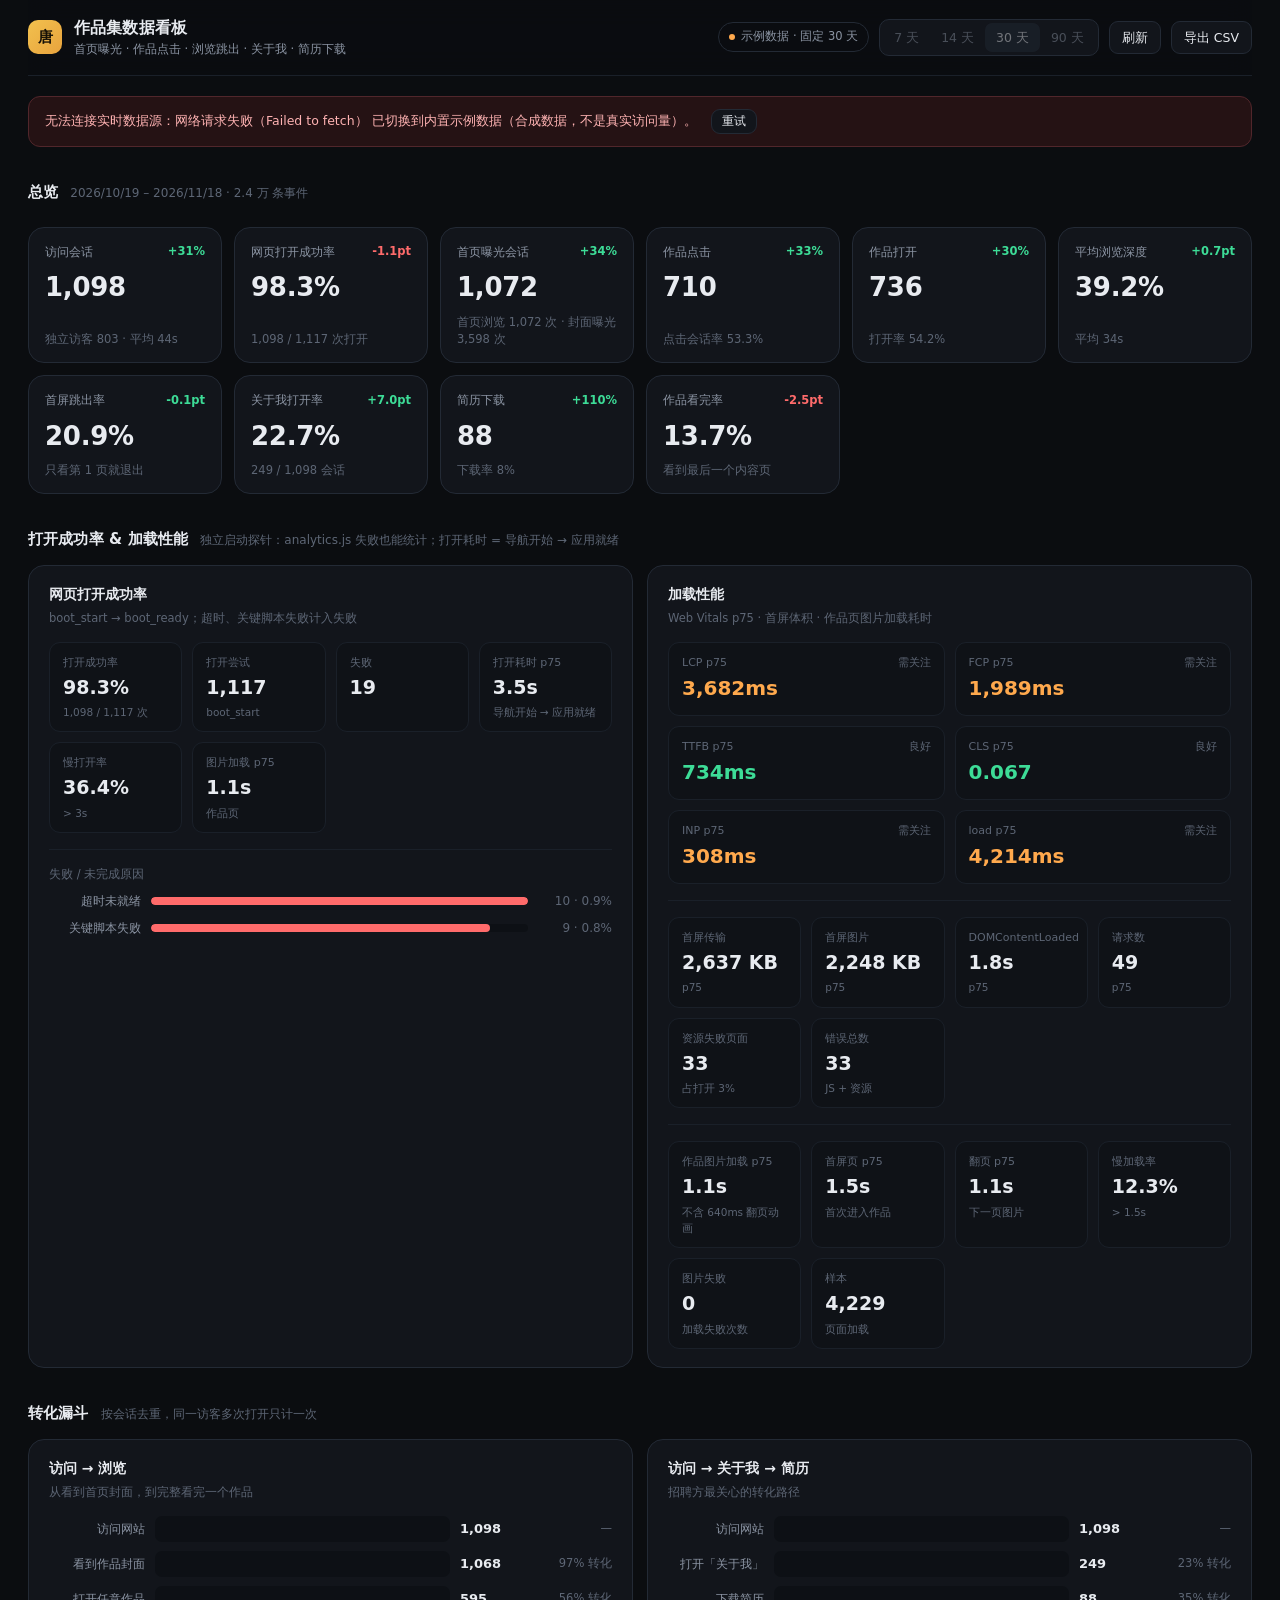
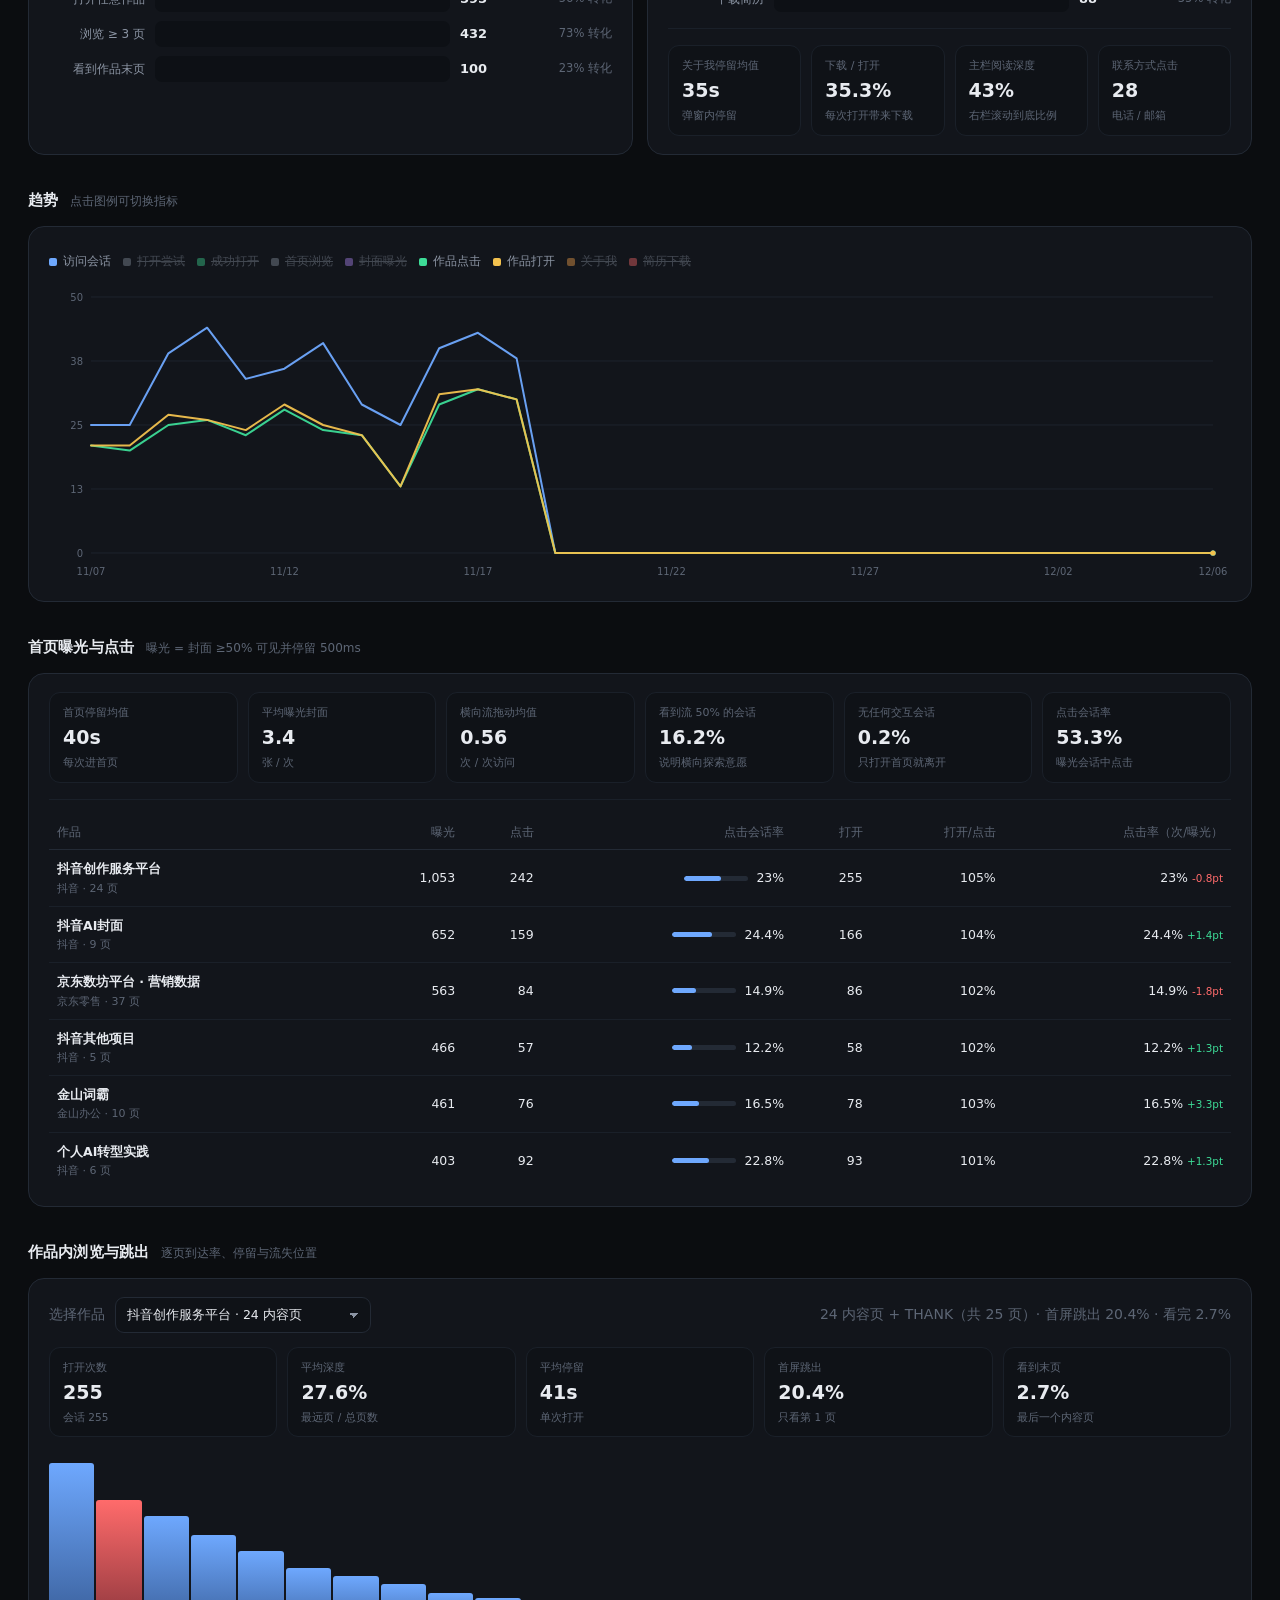
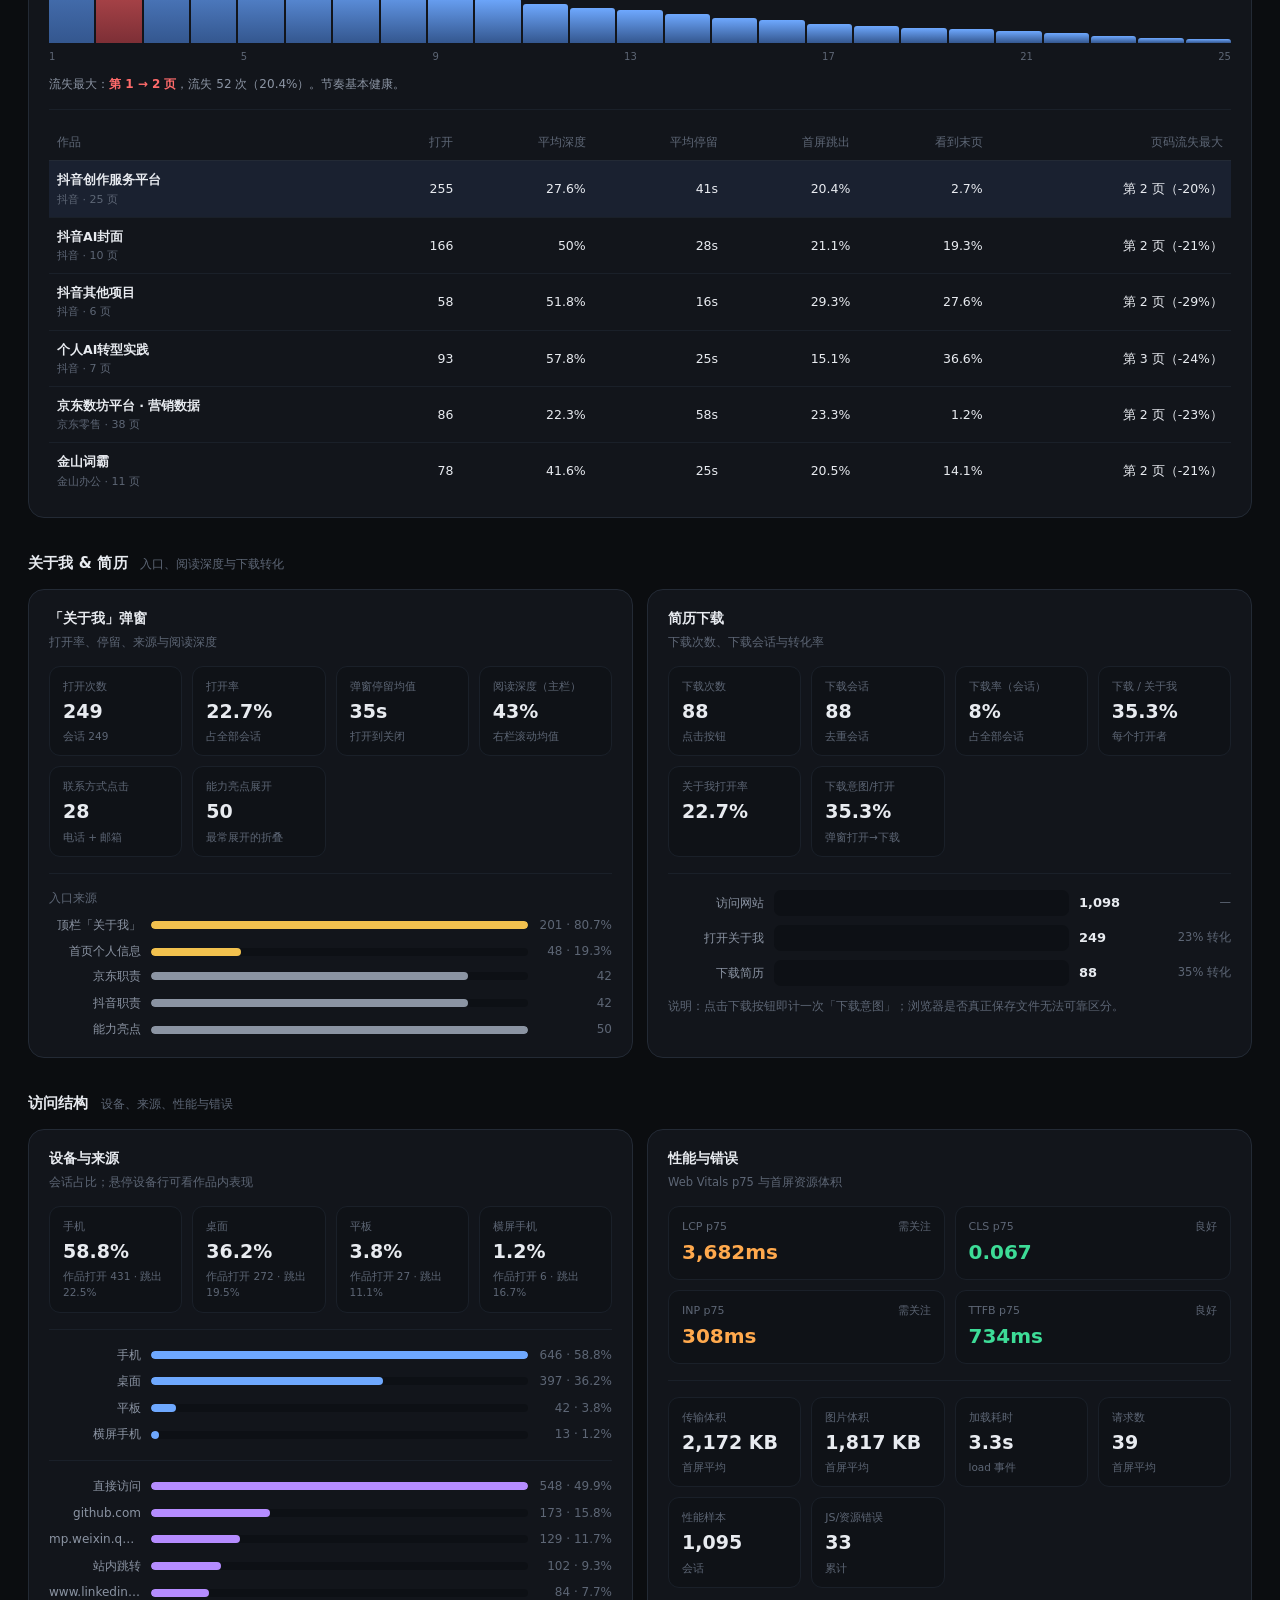
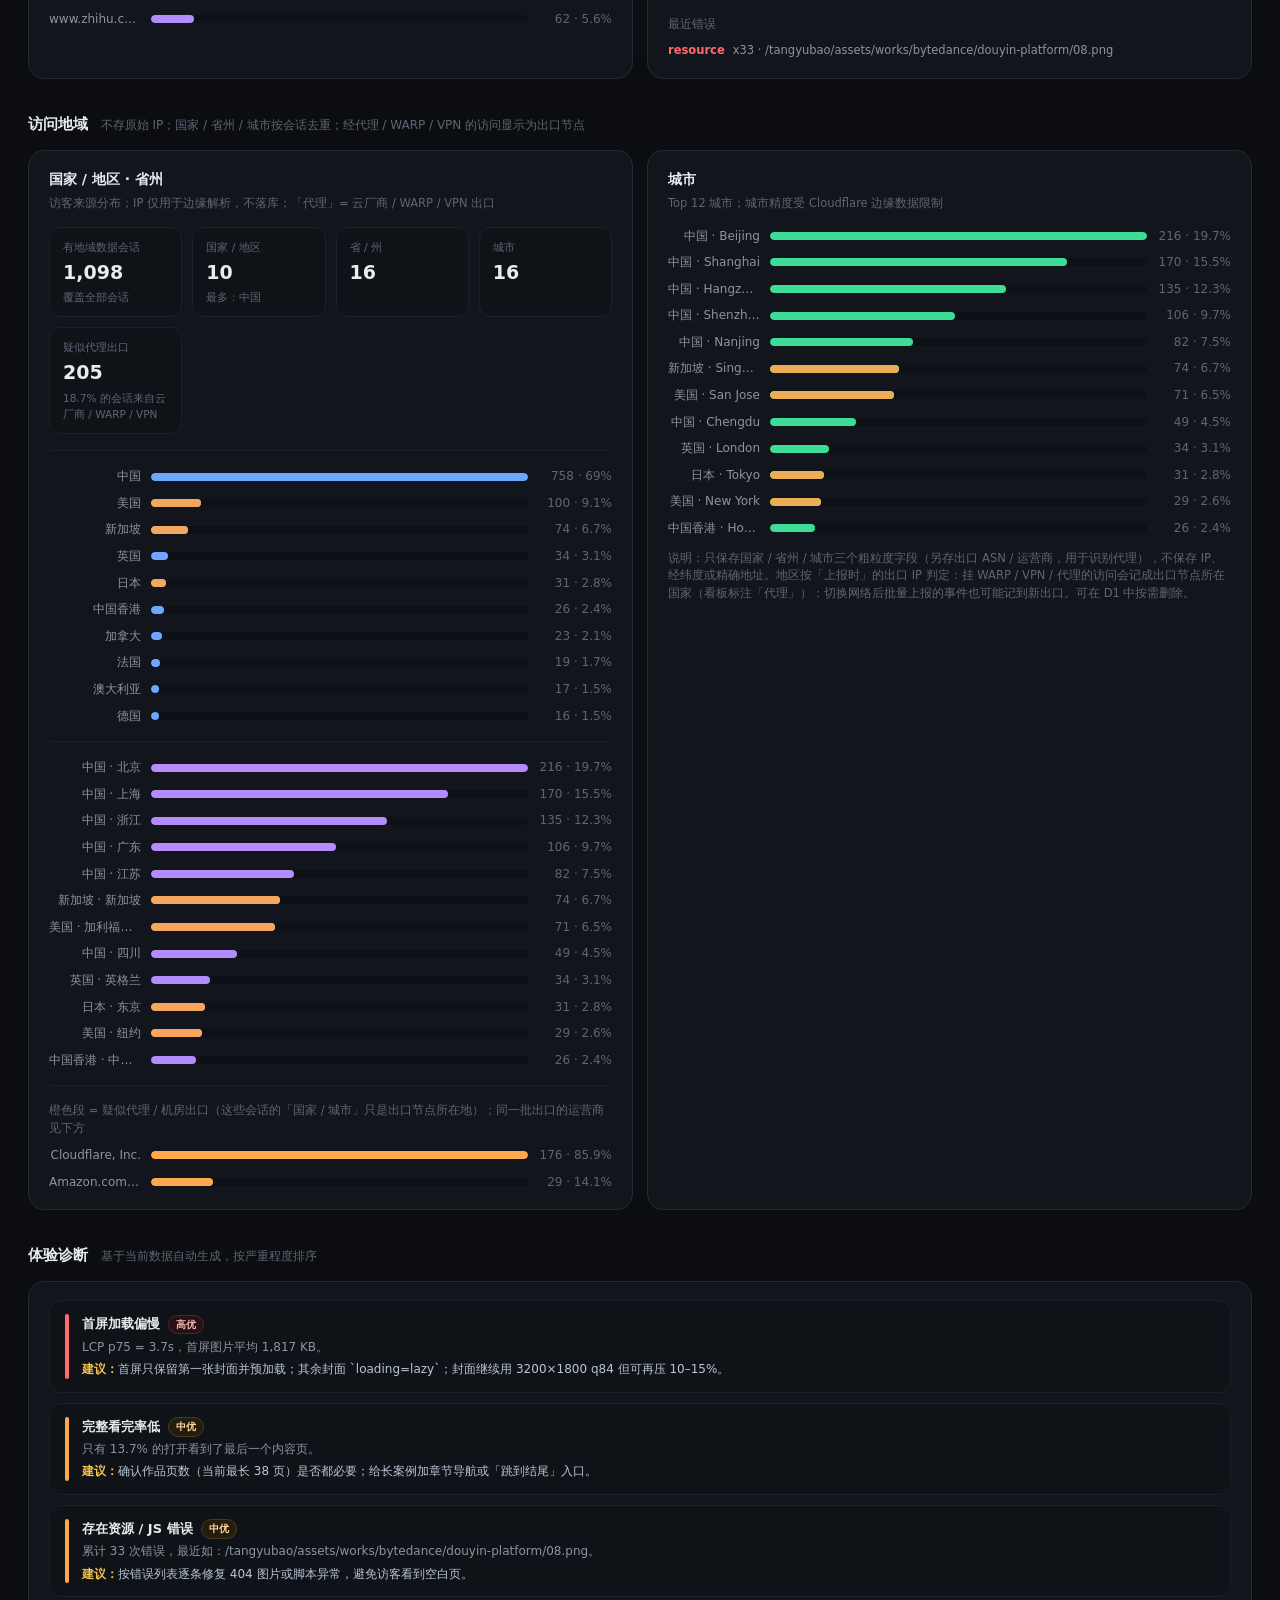
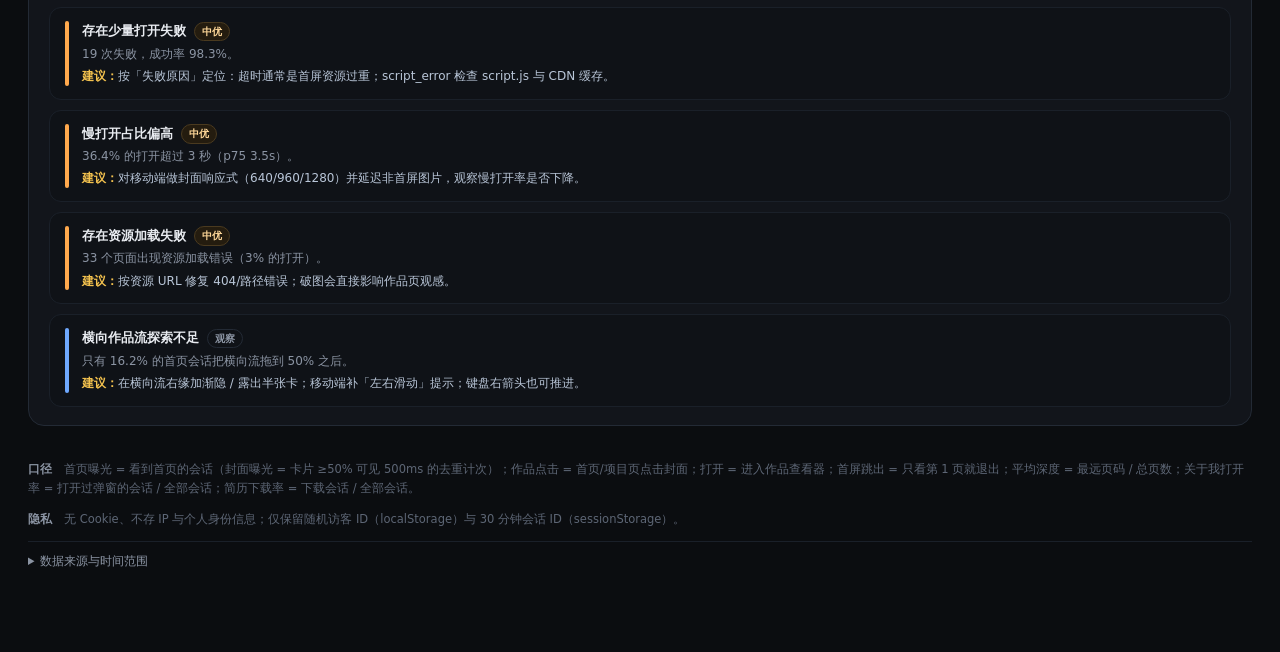
==== commit 9296f55b: "访问地域增加「疑似代理出口」识别与口径说明 起因：看板 30 天显示 JP 56% / US 27% / SG 16%、0 个 CN，站主认为「大部分 应该来自中国」。排查确认数据本身没错：地理位置取" ====
--- a/analytics/dashboard.html
+++ b/analytics/dashboard.html
@@ -211,8 +211,9 @@
   .bars { display: flex; flex-direction: column; gap: 8px; margin-top: 6px; }
   .bar-row { display: grid; grid-template-columns: 92px minmax(0, 1fr) 74px; gap: 10px; align-items: center; font-size: 12px; }
   .bar-row .name { color: var(--muted); text-align: right; overflow: hidden; text-overflow: ellipsis; white-space: nowrap; }
-  .bar-row .track { height: 8px; background: #0d1015; border-radius: 4px; overflow: hidden; }
+  .bar-row .track { position: relative; height: 8px; background: #0d1015; border-radius: 4px; overflow: hidden; }
   .bar-row .track i { display: block; height: 100%; border-radius: 4px; background: var(--blue); }
+  .bar-row .track b { position: absolute; left: 0; top: 0; bottom: 0; border-radius: 4px; background: var(--orange); opacity: .9; }
   .bar-row .val { text-align: right; color: var(--dim); font-variant-numeric: tabular-nums; white-space: nowrap; }
 
   .stat-list { display: grid; grid-template-columns: repeat(auto-fit, minmax(120px, 1fr)); gap: 10px; }
@@ -433,22 +434,25 @@
       </div>
     </section>
 
-    <div class="section-head"><h2>访问地域</h2><span class="hint">不存原始 IP；仅 Cloudflare 边缘解析出的国家 / 省州 / 城市（按会话去重）</span></div>
+    <div class="section-head"><h2>访问地域</h2><span class="hint">不存原始 IP；国家 / 省州 / 城市按会话去重；经代理 / WARP / VPN 的访问显示为出口节点</span></div>
     <section class="grid two">
       <div class="card">
         <h3>国家 / 地区 · 省州</h3>
-        <p class="card-sub">访客来源分布；IP 仅用于边缘解析，不落库</p>
+        <p class="card-sub">访客来源分布；IP 仅用于边缘解析，不落库；「代理」= 云厂商 / WARP / VPN 出口</p>
         <div id="geoStats" class="stat-list"></div>
         <div class="divider"></div>
         <div id="geoCountries" class="bars"></div>
         <div class="divider"></div>
         <div id="geoRegions" class="bars"></div>
+        <div class="divider"></div>
+        <p class="muted" style="margin:0 0 8px;font-size:11.5px">橙色段 = 疑似代理 / 机房出口（这些会话的「国家 / 城市」只是出口节点所在地）；同一批出口的运营商见下方</p>
+        <div id="geoProxy" class="bars"></div>
       </div>
       <div class="card">
         <h3>城市</h3>
         <p class="card-sub">Top 12 城市；城市精度受 Cloudflare 边缘数据限制</p>
         <div id="geoCities" class="bars"></div>
-        <p class="muted" style="margin:12px 0 0;font-size:11.5px">说明：只保存国家 / 省州 / 城市三个粗粒度字段，不保存 IP、经纬度或精确地址。可在 D1 中按需删除。</p>
+        <p class="muted" style="margin:12px 0 0;font-size:11.5px">说明：只保存国家 / 省州 / 城市三个粗粒度字段（另存出口 ASN / 运营商，用于识别代理），不保存 IP、经纬度或精确地址。地区按「上报时」的出口 IP 判定：挂 WARP / VPN / 代理的访问会记成出口节点所在国家（看板标注「代理」）；切换网络后批量上报的事件也可能记到新出口。可在 D1 中按需删除。</p>
       </div>
     </section>
 
@@ -534,6 +538,7 @@
     geoCountries: document.getElementById("geoCountries"),
     geoRegions: document.getElementById("geoRegions"),
     geoCities: document.getElementById("geoCities"),
+    geoProxy: document.getElementById("geoProxy"),
     deviceStats: document.getElementById("deviceStats"),
     deviceBars: document.getElementById("deviceBars"),
     referrerBars: document.getElementById("referrerBars"),
@@ -612,9 +617,15 @@
       ? items.map(function (item) {
         var width = Math.max(1, ((Number(item.value) || 0) / max) * 100);
         var color = item.color || opts.color || "";
-        return '<div class="bar-row"><span class="name" title="' + esc(item.name) + '">' + esc(item.name) +
+        var proxyValue = Number(item.proxyValue) || 0;
+        var proxyWidth = proxyValue && Number(item.value) ? Math.max(1, (proxyValue / Number(item.value)) * width) : 0;
+        var tip = item.name + "：" + fmtNum(item.value) +
+          (item.display != null ? "（" + item.display + "）" : "") +
+          (proxyValue ? " · 其中疑似代理出口 " + fmtNum(proxyValue) : "");
+        return '<div class="bar-row" title="' + esc(tip) + '"><span class="name" title="' + esc(item.name) + '">' + esc(item.name) +
           '</span><span class="track"><i style="width:' + width.toFixed(1) + "%;" + (color ? "background:" + color : "") +
-          '"></i></span><span class="val">' + esc(item.display != null ? item.display : fmtNum(item.value)) + "</span></div>";
+          '"></i>' + (proxyWidth ? '<b style="width:' + proxyWidth.toFixed(1) + '%"></b>' : "") +
+          '</span><span class="val">' + esc(item.display != null ? item.display : fmtNum(item.value)) + "</span></div>";
       }).join("")
       : '<p class="muted" style="margin:0">暂无数据</p>';
   }
@@ -1317,19 +1328,34 @@
   function renderGeo(current) {
     var geo = current.geo || { samples: 0, countries: [], regions: [], cities: [] };
     var samples = geo.samples || 0;
-    els.geoStats.innerHTML = [
+    var proxySessions = geo.proxy_sessions;
+    // 旧版 Worker 还没有代理字段：不显示代理相关行，也不报错
+    var hasProxyInfo = proxySessions !== undefined;
+    var stats = [
       stat("有地域数据会话", fmtNum(samples), geo.unknown ? "未知 " + fmtNum(geo.unknown) + " 个会话" : "覆盖全部会话"),
       stat("国家 / 地区", fmtNum((geo.countries || []).length), (geo.countries || [])[0] ? "最多：" + countryLabel(geo.countries[0].code) : ""),
       stat("省 / 州", fmtNum((geo.regions || []).length), ""),
       stat("城市", fmtNum((geo.cities || []).length), "")
-    ].join("");
+    ];
+    if (hasProxyInfo) {
+      stats.push(stat("疑似代理出口", fmtNum(proxySessions),
+        samples ? fmtPct((proxySessions / samples) * 100) + " 的会话来自云厂商 / WARP / VPN" : "暂无"));
+    }
+    els.geoStats.innerHTML = stats.join("");
+    // 代理会话用橙色叠加在条形上（hover 有详细数字），不把长文案塞进右侧数值列
     bars(els.geoCountries, (geo.countries || []).slice(0, 12).map(function (item) {
-      return { name: countryLabel(item.code), value: item.sessions, display: fmtNum(item.sessions) + " · " + fmtPct(item.pct) };
+      return {
+        name: countryLabel(item.code),
+        value: item.sessions,
+        proxyValue: item.proxy,
+        display: fmtNum(item.sessions) + " · " + fmtPct(item.pct)
+      };
     }), { color: "#6ea8fe" });
     bars(els.geoRegions, (geo.regions || []).slice(0, 12).map(function (item) {
       return {
         name: countryLabel(item.country) + " · " + regionLabel(item.region),
         value: item.sessions,
+        proxyValue: item.proxy,
         display: fmtNum(item.sessions) + " · " + fmtPct(item.pct)
       };
     }), { color: "#b58cff" });
@@ -1337,13 +1363,32 @@
       return {
         name: countryLabel(item.country) + " · " + (item.city || regionLabel(item.region)),
         value: item.sessions,
+        proxyValue: item.proxy,
         display: fmtNum(item.sessions) + " · " + fmtPct(item.pct)
       };
     }), { color: "#3ddc97" });
+    if (els.geoProxy) {
+      if (hasProxyInfo && (geo.proxy_orgs || []).length) {
+        bars(els.geoProxy, geo.proxy_orgs.slice(0, 8).map(function (item) {
+          return {
+            name: item.name,
+            value: item.sessions,
+            display: fmtNum(item.sessions) + " · " + fmtPct(item.pct)
+          };
+        }), { color: "#ffa94d" });
+      } else {
+        els.geoProxy.innerHTML = '<p class="muted" style="margin:0;font-size:11.5px">' +
+          (hasProxyInfo
+            ? "这段时间没有检测到云厂商 / WARP / VPN 出口。"
+            : "Worker 部署 <code>0003_asn</code> 迁移后开始记录出口 ASN；届时 Cloudflare / 云厂商出口会列在这里。") +
+          "</p>";
+      }
+    }
     if (!samples) {
       els.geoCountries.innerHTML = '<p class="muted" style="margin:0">暂无地域数据；Worker 需要部署 0002_geo 迁移后才会写入国家/省州/城市。</p>';
       els.geoRegions.innerHTML = "";
       els.geoCities.innerHTML = "";
+      if (els.geoProxy) els.geoProxy.innerHTML = "";
     }
   }
 
